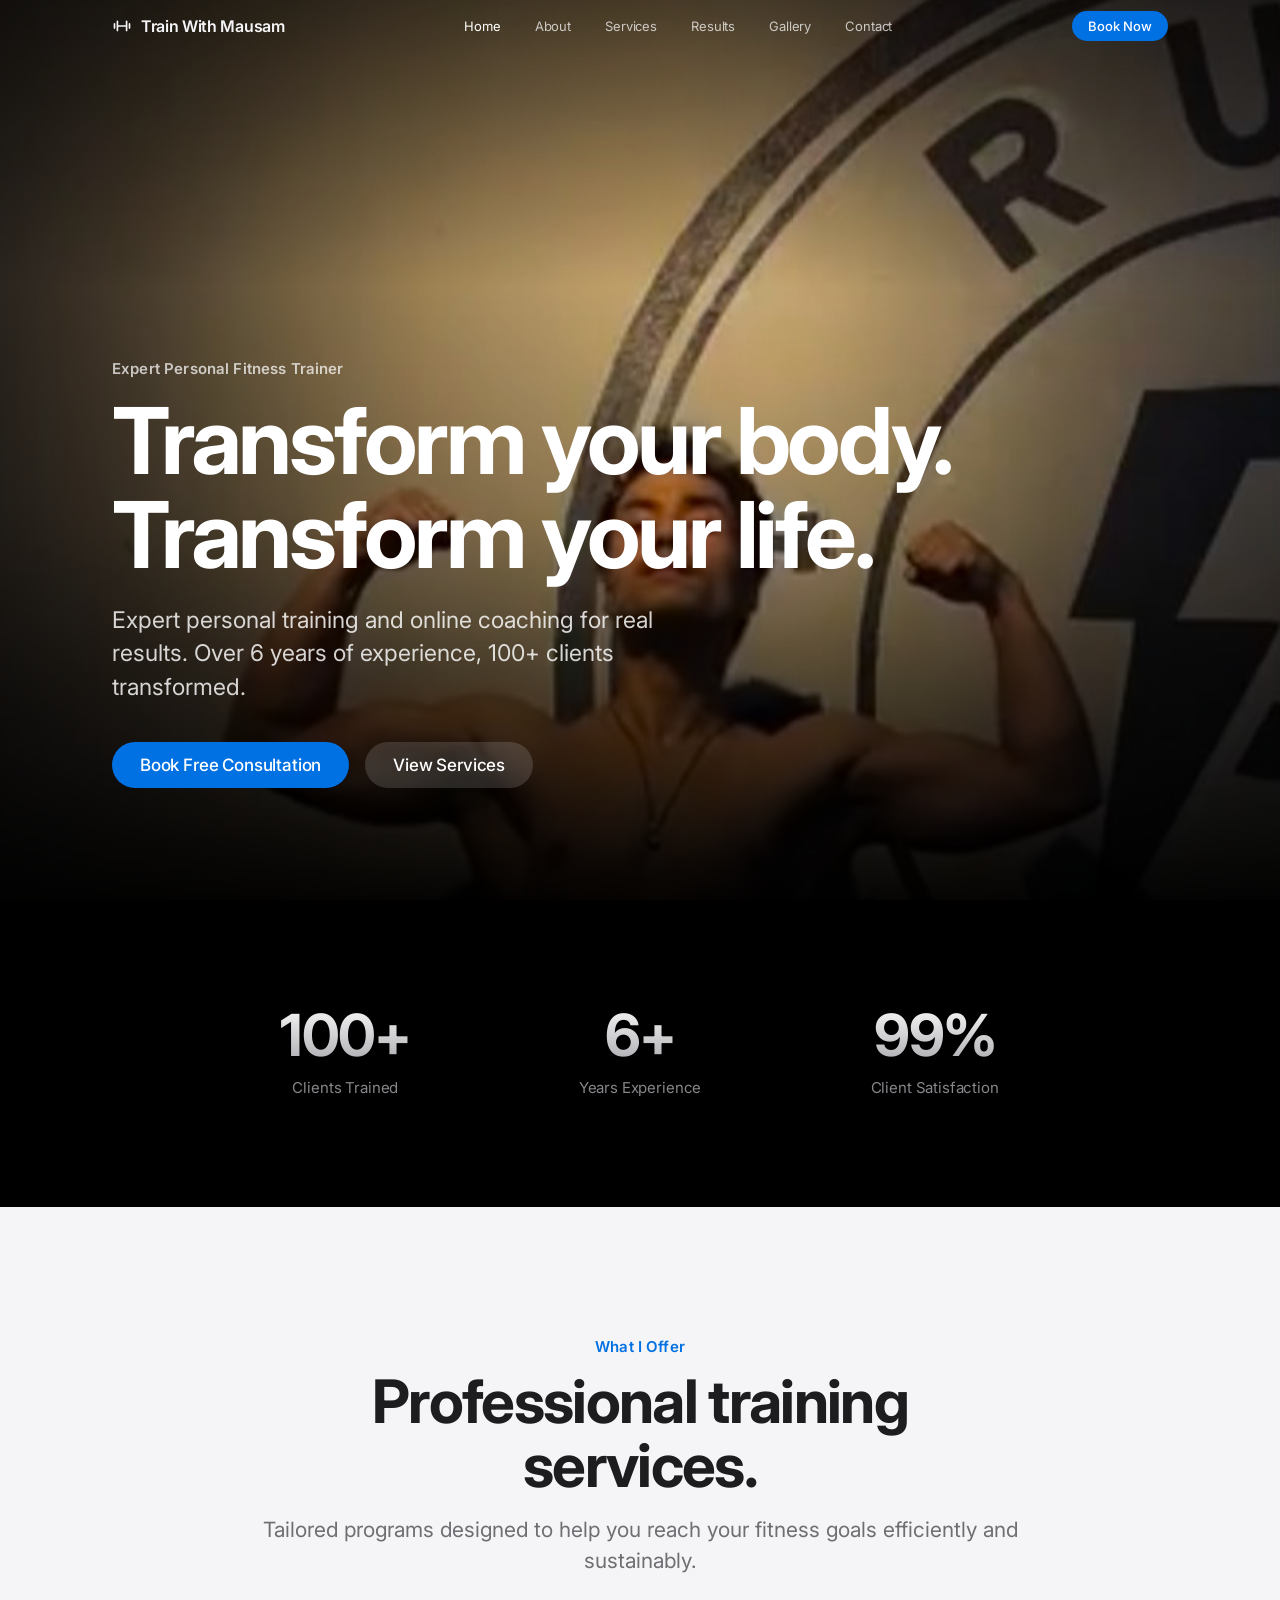
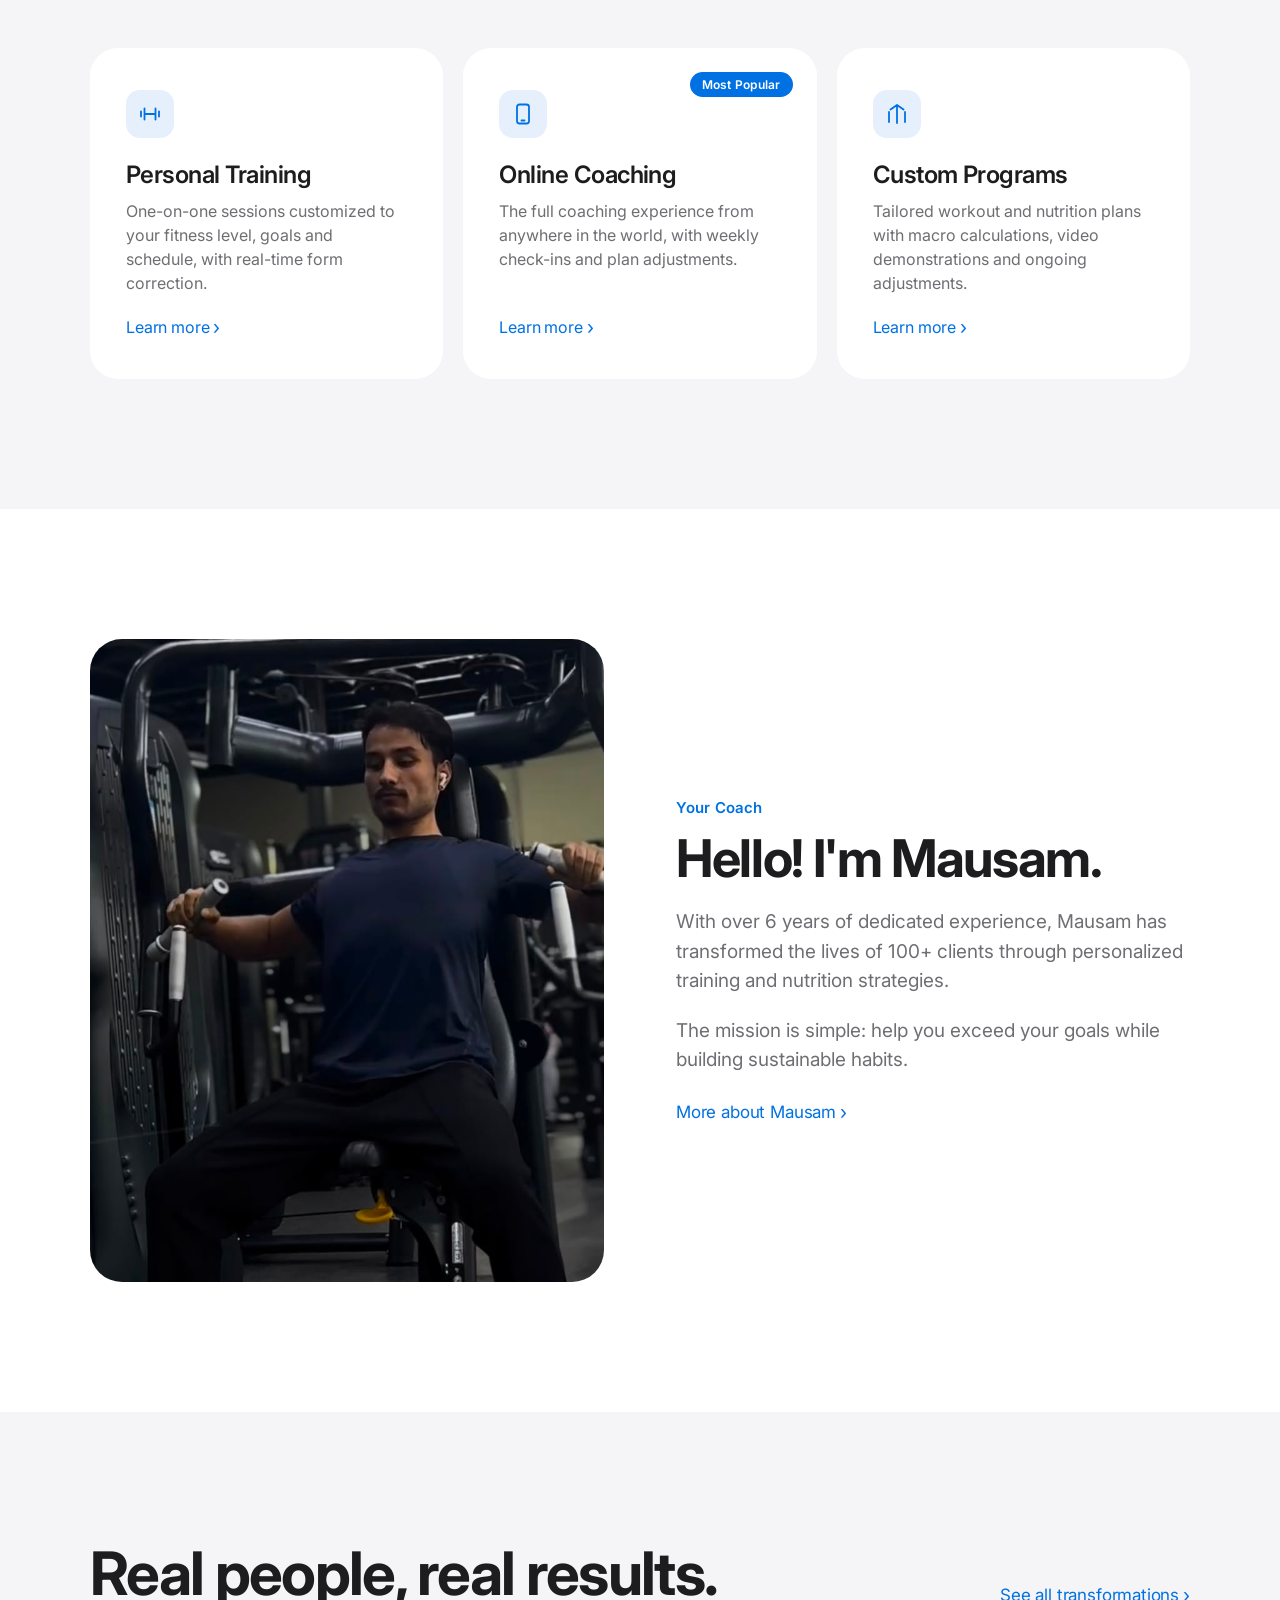
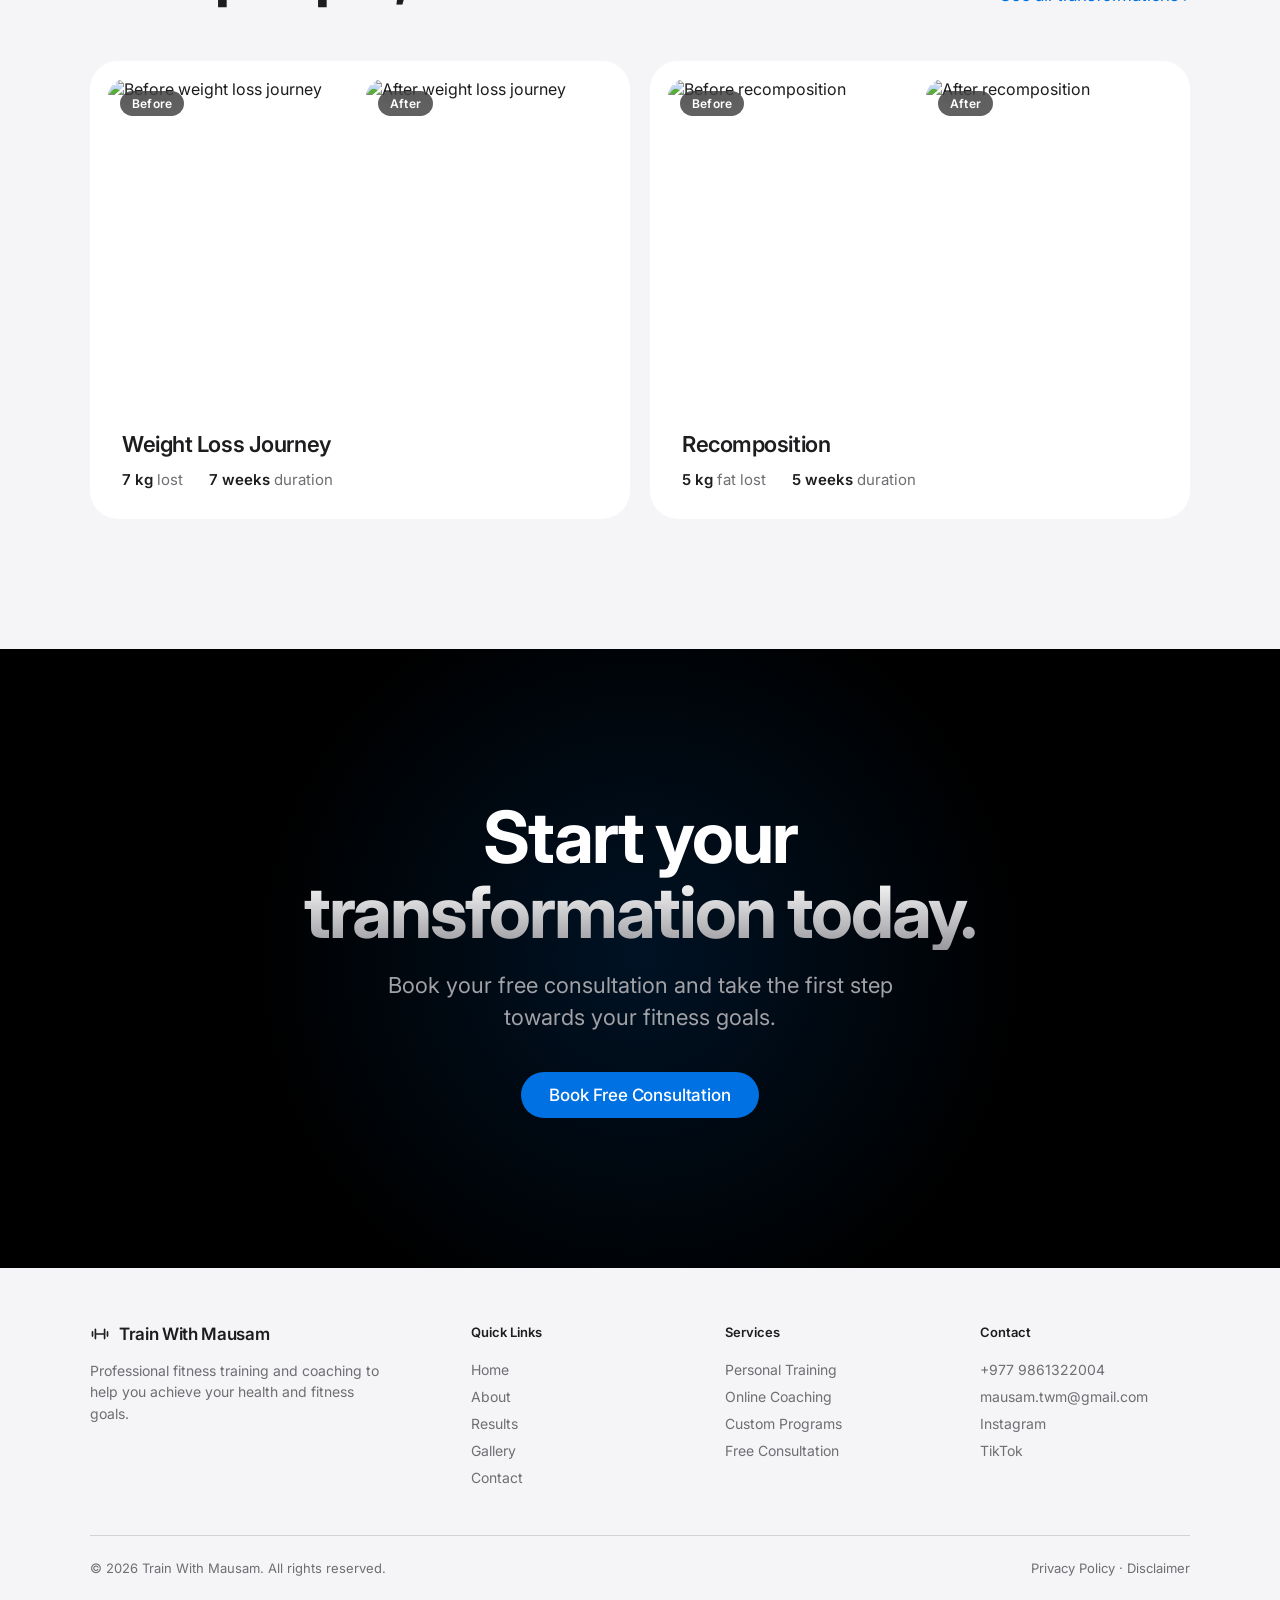
==== index.html @ 686f5741 "Train With Mausam website" ====
<!DOCTYPE html>
<html lang="en">
<head>
<meta charset="UTF-8">
<meta name="viewport" content="width=device-width, initial-scale=1.0">
<title>Train With Mausam | Expert Personal Fitness Trainer</title>
<meta name="description" content="With over 6 years of experience, Mausam has transformed the lives of 100+ clients through personalized training and nutrition strategies. Personal training and online coaching for real results.">
<link rel="preconnect" href="https://fonts.googleapis.com">
<link rel="preconnect" href="https://fonts.gstatic.com" crossorigin>
<link href="https://fonts.googleapis.com/css2?family=Inter:wght@400;500;600;700;800&display=swap" rel="stylesheet">
<link rel="icon" href="data:image/svg+xml,%3Csvg xmlns='http://www.w3.org/2000/svg' viewBox='0 0 64 64'%3E%3Crect width='64' height='64' rx='14' fill='%23000'/%3E%3Ctext x='32' y='43' font-family='Arial' font-size='32' font-weight='700' fill='%23fff' text-anchor='middle'%3EM%3C/text%3E%3C/svg%3E">
<link rel="stylesheet" href="styles.css">
</head>
<body>

<nav class="nav nav-clear">
  <div class="nav-inner">
    <a class="nav-brand" href="index.html">
      <svg width="20" height="20" viewBox="0 0 24 24" fill="none" stroke="currentColor" stroke-width="2" stroke-linecap="round"><path d="M6.5 6.5v11M17.5 6.5v11M3 9.5v5M21 9.5v5M6.5 12h11"/></svg>
      <span>Train With Mausam</span>
    </a>
    <div class="nav-links">
      <a href="index.html" class="active">Home</a>
      <a href="about.html">About</a>
      <a href="services.html">Services</a>
      <a href="results.html">Results</a>
      <a href="gallery.html">Gallery</a>
      <a href="contact.html">Contact</a>
    </div>
    <a href="contact.html" class="nav-cta">Book Now</a>
    <button class="nav-toggle" aria-label="Toggle menu"><span></span><span></span></button>
  </div>
</nav>

<div class="mobile-menu">
  <a href="index.html">Home</a>
  <a href="about.html">About</a>
  <a href="services.html">Services</a>
  <a href="results.html">Results</a>
  <a href="gallery.html">Gallery</a>
  <a href="contact.html">Contact</a>
  <a href="contact.html" class="mm-cta btn btn-primary">Book Free Consultation</a>
</div>

<header class="hero-full">
  <div class="hero-media">
    <img src="images/mausam-01.jpg" alt="Mausam, expert personal fitness trainer" fetchpriority="high">
  </div>
  <div class="hero-overlay"></div>
  <div class="hero-content">
    <p class="eyebrow">Expert Personal Fitness Trainer</p>
    <h1>Transform your body. Transform your life.</h1>
    <p class="hero-lead">Expert personal training and online coaching for real results. Over 6 years of experience, 100+ clients transformed.</p>
    <div class="hero-actions">
      <a href="contact.html" class="btn btn-primary">Book Free Consultation</a>
      <a href="services.html" class="btn btn-ghost">View Services</a>
    </div>
  </div>
</header>

<section class="stats" style="padding:100px 22px 110px">
  <div class="stats-grid three">
    <div class="reveal">
      <div class="stat-num" data-count="100" data-suffix="+">0</div>
      <div class="stat-label">Clients Trained</div>
    </div>
    <div class="reveal" style="--d:.08s">
      <div class="stat-num" data-count="6" data-suffix="+">0</div>
      <div class="stat-label">Years Experience</div>
    </div>
    <div class="reveal" style="--d:.16s">
      <div class="stat-num" data-count="99" data-suffix="%">0</div>
      <div class="stat-label">Client Satisfaction</div>
    </div>
  </div>
</section>

<section class="section section-gray">
  <div class="section-head reveal">
    <span class="eyebrow">What I Offer</span>
    <h2>Professional training services.</h2>
    <p>Tailored programs designed to help you reach your fitness goals efficiently and sustainably.</p>
  </div>
  <div class="services-row">
    <div class="service-tile reveal">
      <div class="bento-icon">
        <svg width="24" height="24" viewBox="0 0 24 24" fill="none" stroke="currentColor" stroke-width="1.8" stroke-linecap="round"><path d="M6.5 6.5v11M17.5 6.5v11M3 9.5v5M21 9.5v5M6.5 12h11"/></svg>
      </div>
      <h3>Personal Training</h3>
      <p>One-on-one sessions customized to your fitness level, goals and schedule, with real-time form correction.</p>
      <a href="services.html" class="btn-link">Learn more <span class="chev">›</span></a>
    </div>
    <div class="service-tile reveal" style="--d:.1s">
      <span class="program-badge">Most Popular</span>
      <div class="bento-icon">
        <svg width="24" height="24" viewBox="0 0 24 24" fill="none" stroke="currentColor" stroke-width="1.8" stroke-linecap="round" stroke-linejoin="round"><rect x="6" y="2.5" width="12" height="19" rx="2.5"/><path d="M10.5 18.5h3"/></svg>
      </div>
      <h3>Online Coaching</h3>
      <p>The full coaching experience from anywhere in the world, with weekly check-ins and plan adjustments.</p>
      <a href="services.html" class="btn-link">Learn more <span class="chev">›</span></a>
    </div>
    <div class="service-tile reveal" style="--d:.2s">
      <div class="bento-icon">
        <svg width="24" height="24" viewBox="0 0 24 24" fill="none" stroke="currentColor" stroke-width="1.8" stroke-linecap="round" stroke-linejoin="round"><path d="M12 3v18M5.5 7.5L12 3l6.5 4.5M4 20V10M20 20V10"/></svg>
      </div>
      <h3>Custom Programs</h3>
      <p>Tailored workout and nutrition plans with macro calculations, video demonstrations and ongoing adjustments.</p>
      <a href="services.html" class="btn-link">Learn more <span class="chev">›</span></a>
    </div>
  </div>
</section>

<section class="section section-white">
  <div class="split">
    <div class="split-media reveal">
      <img src="images/mausam-05.jpg" alt="Mausam training on a chest press machine">
    </div>
    <div class="split-text reveal" style="--d:.1s">
      <span class="eyebrow">Your Coach</span>
      <h2>Hello! I'm Mausam.</h2>
      <p>With over 6 years of dedicated experience, Mausam has transformed the lives of 100+ clients through personalized training and nutrition strategies.</p>
      <p>The mission is simple: help you exceed your goals while building sustainable habits.</p>
      <a href="about.html" class="btn-link">More about Mausam <span class="chev">›</span></a>
    </div>
  </div>
</section>

<section class="section section-gray">
  <div class="strip-head reveal" style="padding:0;max-width:1100px;margin:0 auto 56px">
    <h2>Real people, real results.</h2>
    <a href="results.html" class="btn-link">See all transformations <span class="chev">›</span></a>
  </div>
  <div class="results-grid">
    <div class="result-card reveal">
      <div class="ba">
        <figure>
          <img src="https://trainwithmausam.com/uploads/transformations/c3d740783b5a6ab0bcc09a2546d9951a.jpeg" alt="Before weight loss journey" loading="lazy">
          <span class="ba-tag">Before</span>
        </figure>
        <figure>
          <img src="https://trainwithmausam.com/uploads/transformations/8db484380756bad24933dc56dab64353.jpeg" alt="After weight loss journey" loading="lazy">
          <span class="ba-tag">After</span>
        </figure>
      </div>
      <div class="result-info">
        <h3>Weight Loss Journey</h3>
        <div class="result-meta">
          <span><strong>7 kg</strong> lost</span>
          <span><strong>7 weeks</strong> duration</span>
        </div>
      </div>
    </div>
    <div class="result-card reveal" style="--d:.1s">
      <div class="ba">
        <figure>
          <img src="https://trainwithmausam.com/uploads/transformations/aeadfaf64628ede1f2e7577218617399.jpeg" alt="Before recomposition" loading="lazy">
          <span class="ba-tag">Before</span>
        </figure>
        <figure>
          <img src="https://trainwithmausam.com/uploads/transformations/cfb081f194983d30ff8574a1f38ebd02.jpeg" alt="After recomposition" loading="lazy">
          <span class="ba-tag">After</span>
        </figure>
      </div>
      <div class="result-info">
        <h3>Recomposition</h3>
        <div class="result-meta">
          <span><strong>5 kg</strong> fat lost</span>
          <span><strong>5 weeks</strong> duration</span>
        </div>
      </div>
    </div>
  </div>
</section>

<section class="cta">
  <h2 class="reveal">Start your<br>transformation today.</h2>
  <p class="reveal" style="--d:.1s">Book your free consultation and take the first step towards your fitness goals.</p>
  <a href="contact.html" class="btn btn-primary reveal" style="--d:.2s">Book Free Consultation</a>
</section>

<footer class="footer">
  <div class="footer-inner">
    <div class="footer-grid">
      <div class="footer-brand">
        <div class="footer-brand-row">
          <svg width="20" height="20" viewBox="0 0 24 24" fill="none" stroke="currentColor" stroke-width="2" stroke-linecap="round"><path d="M6.5 6.5v11M17.5 6.5v11M3 9.5v5M21 9.5v5M6.5 12h11"/></svg>
          <span>Train With Mausam</span>
        </div>
        <p>Professional fitness training and coaching to help you achieve your health and fitness goals.</p>
      </div>
      <div class="footer-col">
        <h4>Quick Links</h4>
        <a href="index.html">Home</a>
        <a href="about.html">About</a>
        <a href="results.html">Results</a>
        <a href="gallery.html">Gallery</a>
        <a href="contact.html">Contact</a>
      </div>
      <div class="footer-col">
        <h4>Services</h4>
        <a href="services.html">Personal Training</a>
        <a href="services.html">Online Coaching</a>
        <a href="services.html">Custom Programs</a>
        <a href="contact.html">Free Consultation</a>
      </div>
      <div class="footer-col">
        <h4>Contact</h4>
        <a href="https://wa.me/9779861322004">+977 9861322004</a>
        <a href="mailto:mausam.twm@gmail.com">mausam.twm@gmail.com</a>
        <a href="https://www.instagram.com/trainwith_mausam/">Instagram</a>
        <a href="https://www.tiktok.com/@trainwith_mausam">TikTok</a>
      </div>
    </div>
    <div class="footer-bottom">
      <p>© 2026 Train With Mausam. All rights reserved.</p>
      <p><a href="https://trainwithmausam.com/privacy.php">Privacy Policy</a> · <a href="https://trainwithmausam.com/disclaimer.php">Disclaimer</a></p>
    </div>
  </div>
</footer>

<script src="script.js"></script>
</body>
</html>
---- styles.css ----
:root {
  --font: 'Inter', -apple-system, BlinkMacSystemFont, 'SF Pro Display', 'SF Pro Text', 'Segoe UI', Helvetica, Arial, sans-serif;
  --black: #000000;
  --white: #ffffff;
  --gray-bg: #f5f5f7;
  --gray-card: #fbfbfd;
  --text: #1d1d1f;
  --text-sub: #6e6e73;
  --text-dark-sub: #86868b;
  --text-dark-body: #a1a1a6;
  --blue: #0071e3;
  --blue-hover: #0077ed;
  --border: #d2d2d7;
  --dark-card: #1d1d1f;
  --radius-lg: 28px;
  --radius-md: 20px;
  --nav-h: 52px;
  --ease: cubic-bezier(0.16, 1, 0.3, 1);
}

* {
  margin: 0;
  padding: 0;
  box-sizing: border-box;
  -webkit-font-smoothing: antialiased;
  -moz-osx-font-smoothing: grayscale;
}

html {
  scroll-behavior: smooth;
}

body {
  font-family: var(--font);
  background: var(--white);
  color: var(--text);
  overflow-x: hidden;
}

body.no-scroll {
  overflow: hidden;
}

img {
  display: block;
  max-width: 100%;
}

a {
  text-decoration: none;
  color: inherit;
}

button {
  font-family: inherit;
  cursor: pointer;
}

::selection {
  background: var(--blue);
  color: var(--white);
}

.container {
  max-width: 1100px;
  margin: 0 auto;
  padding: 0 22px;
}

.nav {
  position: fixed;
  top: 0;
  left: 0;
  right: 0;
  z-index: 1000;
  background: rgba(22, 22, 23, 0.8);
  -webkit-backdrop-filter: saturate(180%) blur(20px);
  backdrop-filter: saturate(180%) blur(20px);
  transition: background 0.3s ease;
}

.nav.scrolled {
  background: rgba(18, 18, 19, 0.92);
}

.nav-inner {
  max-width: 1100px;
  margin: 0 auto;
  height: var(--nav-h);
  display: flex;
  align-items: center;
  justify-content: space-between;
  padding: 0 22px;
}

.nav-brand {
  display: flex;
  align-items: center;
  gap: 9px;
  color: #f5f5f7;
  font-size: 16px;
  font-weight: 600;
  letter-spacing: -0.02em;
  transition: opacity 0.3s;
}

.nav-brand:hover {
  opacity: 0.85;
}

.nav-brand svg {
  flex-shrink: 0;
}

.nav-links {
  display: flex;
  gap: 34px;
}

.nav-links a {
  color: rgba(255, 255, 255, 0.72);
  font-size: 13px;
  font-weight: 400;
  letter-spacing: -0.01em;
  transition: color 0.3s;
}

.nav-links a:hover,
.nav-links a.active {
  color: #ffffff;
}

.nav-cta {
  background: var(--blue);
  color: var(--white);
  font-size: 13px;
  font-weight: 500;
  padding: 7px 16px;
  border-radius: 980px;
  transition: background 0.3s;
}

.nav-cta:hover {
  background: var(--blue-hover);
}

.nav-toggle {
  display: none;
  flex-direction: column;
  justify-content: center;
  gap: 6px;
  width: 40px;
  height: 40px;
  background: none;
  border: none;
  padding: 8px;
}

.nav-toggle span {
  display: block;
  width: 20px;
  height: 1.5px;
  background: #f5f5f7;
  transition: transform 0.35s var(--ease), opacity 0.3s;
}

.nav-toggle.open span:first-child {
  transform: translateY(3.75px) rotate(45deg);
}

.nav-toggle.open span:last-child {
  transform: translateY(-3.75px) rotate(-45deg);
}

.mobile-menu {
  position: fixed;
  inset: 0;
  z-index: 990;
  background: #000000;
  padding: calc(var(--nav-h) + 48px) 40px 48px;
  display: flex;
  flex-direction: column;
  gap: 8px;
  opacity: 0;
  visibility: hidden;
  transition: opacity 0.4s ease, visibility 0.4s;
}

.mobile-menu.open {
  opacity: 1;
  visibility: visible;
}

.mobile-menu a {
  color: #f5f5f7;
  font-size: 30px;
  font-weight: 600;
  letter-spacing: -0.02em;
  padding: 12px 0;
  border-bottom: 1px solid rgba(255, 255, 255, 0.08);
  opacity: 0;
  transform: translateY(16px);
  transition: opacity 0.5s var(--ease), transform 0.5s var(--ease);
}

.mobile-menu.open a {
  opacity: 1;
  transform: none;
}

.mobile-menu.open a:nth-child(1) { transition-delay: 0.05s; }
.mobile-menu.open a:nth-child(2) { transition-delay: 0.1s; }
.mobile-menu.open a:nth-child(3) { transition-delay: 0.15s; }
.mobile-menu.open a:nth-child(4) { transition-delay: 0.2s; }
.mobile-menu.open a:nth-child(5) { transition-delay: 0.25s; }
.mobile-menu.open a:nth-child(6) { transition-delay: 0.3s; }

.mobile-menu .mm-cta {
  margin-top: 28px;
  border: none;
  text-align: center;
  justify-content: center;
  font-size: 17px;
}

.btn {
  display: inline-flex;
  align-items: center;
  justify-content: center;
  gap: 6px;
  border: none;
  border-radius: 980px;
  font-size: 17px;
  font-weight: 500;
  letter-spacing: -0.01em;
  padding: 13px 28px;
  transition: background 0.3s, color 0.3s, transform 0.3s var(--ease);
}

.btn-primary {
  background: var(--blue);
  color: var(--white);
}

.btn-primary:hover {
  background: var(--blue-hover);
}

.btn-ghost {
  background: rgba(255, 255, 255, 0.14);
  color: var(--white);
  -webkit-backdrop-filter: blur(10px);
  backdrop-filter: blur(10px);
}

.btn-ghost:hover {
  background: rgba(255, 255, 255, 0.22);
}

.btn-dark {
  background: var(--text);
  color: var(--white);
}

.btn-dark:hover {
  background: #333336;
}

.btn-link {
  display: inline-flex;
  align-items: center;
  gap: 4px;
  color: var(--blue);
  font-size: 17px;
  font-weight: 400;
  letter-spacing: -0.01em;
  transition: opacity 0.3s;
}

.btn-link .chev {
  font-size: 19px;
  line-height: 1;
  transition: transform 0.3s var(--ease);
}

.btn-link:hover {
  text-decoration: underline;
}

.btn-link:hover .chev {
  transform: translateX(3px);
}

.eyebrow {
  font-size: 15px;
  font-weight: 600;
  letter-spacing: 0.01em;
  color: var(--blue);
  text-transform: none;
}

.section {
  padding: 130px 22px;
}

.section-dark {
  background: var(--black);
  color: #f5f5f7;
}

.section-gray {
  background: var(--gray-bg);
}

.section-white {
  background: var(--white);
}

.section-head {
  max-width: 780px;
  margin: 0 auto 72px;
  text-align: center;
}

.section-head h2 {
  font-size: clamp(38px, 5vw, 60px);
  font-weight: 700;
  letter-spacing: -0.028em;
  line-height: 1.06;
}

.section-head p {
  font-size: clamp(18px, 2vw, 21px);
  line-height: 1.45;
  color: var(--text-sub);
  margin-top: 18px;
}

.section-dark .section-head p {
  color: var(--text-dark-sub);
}

.section-head .eyebrow {
  display: block;
  margin-bottom: 14px;
}

.hero {
  position: relative;
  background: var(--black);
  color: #f5f5f7;
  padding: calc(var(--nav-h) + 88px) 22px 0;
  text-align: center;
  overflow: hidden;
}

.hero .eyebrow {
  color: var(--text-dark-sub);
}

.hero h1 {
  font-size: clamp(52px, 9vw, 104px);
  font-weight: 700;
  letter-spacing: -0.035em;
  line-height: 1.03;
  margin-top: 14px;
  background: linear-gradient(180deg, #ffffff 45%, #8e8e93 100%);
  -webkit-background-clip: text;
  background-clip: text;
  -webkit-text-fill-color: transparent;
  color: transparent;
}

.hero-sub {
  font-size: clamp(19px, 2.4vw, 26px);
  line-height: 1.4;
  color: var(--text-dark-body);
  max-width: 620px;
  margin: 22px auto 0;
  font-weight: 400;
  letter-spacing: -0.01em;
}

.hero-cta {
  display: flex;
  gap: 16px;
  justify-content: center;
  margin-top: 36px;
  flex-wrap: wrap;
}

.hero-figure {
  position: relative;
  margin-top: 64px;
  display: flex;
  justify-content: center;
}

.hero-glow {
  position: absolute;
  bottom: -10%;
  left: 50%;
  transform: translateX(-50%);
  width: 720px;
  height: 720px;
  background: radial-gradient(circle, rgba(255, 148, 54, 0.22) 0%, rgba(255, 148, 54, 0) 62%);
  filter: blur(30px);
  pointer-events: none;
}

.hero-figure img {
  position: relative;
  width: min(460px, 82vw);
  border-radius: 36px;
  -webkit-mask-image: linear-gradient(180deg, #000 76%, transparent 100%);
  mask-image: linear-gradient(180deg, #000 76%, transparent 100%);
}

.stats {
  background: var(--black);
  color: #f5f5f7;
  padding: 40px 22px 120px;
}

.stats-grid {
  max-width: 980px;
  margin: 0 auto;
  display: grid;
  grid-template-columns: repeat(4, 1fr);
  gap: 44px;
  text-align: center;
}

.stat-num {
  font-size: clamp(40px, 5vw, 58px);
  font-weight: 700;
  letter-spacing: -0.03em;
  background: linear-gradient(180deg, #ffffff, #a5a5aa);
  -webkit-background-clip: text;
  background-clip: text;
  -webkit-text-fill-color: transparent;
  color: transparent;
}

.stat-label {
  font-size: 15px;
  color: var(--text-dark-sub);
  margin-top: 8px;
  letter-spacing: -0.01em;
}

.bento {
  max-width: 1100px;
  margin: 0 auto;
  display: grid;
  grid-template-columns: repeat(6, 1fr);
  gap: 18px;
}

.bento-card {
  background: var(--white);
  border-radius: var(--radius-lg);
  padding: 44px 40px;
  transition: transform 0.5s var(--ease), box-shadow 0.5s var(--ease);
}

.bento-card:hover {
  transform: translateY(-4px);
  box-shadow: 0 24px 48px rgba(0, 0, 0, 0.08);
}

.bento-card.span-3 {
  grid-column: span 3;
}

.bento-card.span-2 {
  grid-column: span 2;
}

.bento-card.span-4 {
  grid-column: span 4;
}

.bento-icon {
  width: 48px;
  height: 48px;
  border-radius: 14px;
  background: rgba(0, 113, 227, 0.1);
  color: var(--blue);
  display: flex;
  align-items: center;
  justify-content: center;
  margin-bottom: 22px;
}

.bento-card h3 {
  font-size: 24px;
  font-weight: 600;
  letter-spacing: -0.022em;
  line-height: 1.15;
}

.bento-card p {
  font-size: 17px;
  line-height: 1.5;
  color: var(--text-sub);
  margin-top: 10px;
}

.split {
  max-width: 1100px;
  margin: 0 auto;
  display: grid;
  grid-template-columns: 1fr 1fr;
  gap: 72px;
  align-items: center;
}

.split.reverse .split-media {
  order: 2;
}

.split-media img {
  width: 100%;
  aspect-ratio: 4 / 5;
  object-fit: cover;
  border-radius: 32px;
}

.split-text .eyebrow {
  display: block;
  margin-bottom: 14px;
}

.split-text h2 {
  font-size: clamp(34px, 4.4vw, 52px);
  font-weight: 700;
  letter-spacing: -0.026em;
  line-height: 1.08;
}

.split-text p {
  font-size: 19px;
  line-height: 1.55;
  color: var(--text-sub);
  margin-top: 20px;
}

.section-dark .split-text p {
  color: var(--text-dark-body);
}

.split-text .btn-link,
.split-text .btn {
  margin-top: 28px;
}

.programs-grid {
  max-width: 1100px;
  margin: 0 auto;
  display: grid;
  grid-template-columns: repeat(3, 1fr);
  gap: 20px;
  align-items: stretch;
}

.program-card {
  background: var(--white);
  border-radius: var(--radius-lg);
  padding: 46px 38px;
  display: flex;
  flex-direction: column;
  position: relative;
  transition: transform 0.5s var(--ease), box-shadow 0.5s var(--ease);
}

.program-card:hover {
  transform: translateY(-5px);
  box-shadow: 0 28px 56px rgba(0, 0, 0, 0.1);
}

.program-card.featured {
  background: var(--dark-card);
  color: #f5f5f7;
}

.program-badge {
  position: absolute;
  top: 24px;
  right: 24px;
  background: var(--blue);
  color: var(--white);
  font-size: 12px;
  font-weight: 600;
  letter-spacing: 0.02em;
  padding: 5px 12px;
  border-radius: 980px;
}

.program-card h3 {
  font-size: 25px;
  font-weight: 600;
  letter-spacing: -0.022em;
}

.program-tag {
  font-size: 15px;
  color: var(--text-sub);
  margin-top: 6px;
}

.program-card.featured .program-tag {
  color: var(--text-dark-sub);
}

.program-price {
  margin-top: 26px;
  display: flex;
  align-items: baseline;
  gap: 6px;
}

.program-price strong {
  font-size: 38px;
  font-weight: 700;
  letter-spacing: -0.03em;
}

.program-price span {
  font-size: 15px;
  color: var(--text-sub);
}

.program-card.featured .program-price span {
  color: var(--text-dark-sub);
}

.program-features {
  list-style: none;
  margin: 30px 0 36px;
  display: flex;
  flex-direction: column;
  gap: 14px;
  flex: 1;
}

.program-features li {
  display: flex;
  align-items: flex-start;
  gap: 11px;
  font-size: 16px;
  line-height: 1.4;
  color: var(--text);
}

.program-card.featured .program-features li {
  color: #e8e8ed;
}

.program-features svg {
  flex-shrink: 0;
  margin-top: 2px;
  color: var(--blue);
}

.program-card.featured .program-features svg {
  color: #2997ff;
}

.program-card .btn {
  width: 100%;
}

.strip-wrap {
  padding: 130px 0;
}

.strip-head {
  max-width: 1100px;
  margin: 0 auto 56px;
  padding: 0 22px;
  display: flex;
  align-items: flex-end;
  justify-content: space-between;
  gap: 24px;
  flex-wrap: wrap;
}

.strip-head h2 {
  font-size: clamp(38px, 5vw, 60px);
  font-weight: 700;
  letter-spacing: -0.028em;
  line-height: 1.06;
}

.strip {
  display: flex;
  gap: 20px;
  overflow-x: auto;
  padding: 8px max(22px, calc((100vw - 1100px) / 2)) 24px;
  scroll-snap-type: x mandatory;
  scrollbar-width: none;
}

.strip::-webkit-scrollbar {
  display: none;
}

.strip img {
  height: 480px;
  width: auto;
  border-radius: 26px;
  scroll-snap-align: start;
  flex-shrink: 0;
  transition: transform 0.5s var(--ease);
}

.strip img:hover {
  transform: scale(1.015);
}

.testimonials-grid {
  max-width: 1100px;
  margin: 0 auto;
  display: grid;
  grid-template-columns: repeat(3, 1fr);
  gap: 20px;
}

.testimonial {
  background: var(--gray-bg);
  border-radius: var(--radius-lg);
  padding: 40px 36px;
  display: flex;
  flex-direction: column;
}

.testimonial-quote {
  font-size: 19px;
  line-height: 1.5;
  font-weight: 500;
  letter-spacing: -0.015em;
  flex: 1;
}

.testimonial-meta {
  margin-top: 28px;
  display: flex;
  flex-direction: column;
  gap: 3px;
}

.testimonial-name {
  font-size: 16px;
  font-weight: 600;
}

.testimonial-result {
  font-size: 14px;
  color: var(--blue);
  font-weight: 500;
}

.cta {
  background: var(--black);
  color: #f5f5f7;
  text-align: center;
  padding: 150px 22px;
  position: relative;
  overflow: hidden;
}

.cta::before {
  content: "";
  position: absolute;
  top: 50%;
  left: 50%;
  transform: translate(-50%, -50%);
  width: 900px;
  height: 900px;
  background: radial-gradient(circle, rgba(0, 113, 227, 0.16) 0%, rgba(0, 113, 227, 0) 60%);
  pointer-events: none;
}

.cta h2 {
  position: relative;
  font-size: clamp(40px, 6vw, 72px);
  font-weight: 700;
  letter-spacing: -0.03em;
  line-height: 1.05;
  background: linear-gradient(180deg, #ffffff 50%, #98989d 100%);
  -webkit-background-clip: text;
  background-clip: text;
  -webkit-text-fill-color: transparent;
  color: transparent;
}

.cta p {
  position: relative;
  font-size: clamp(18px, 2.2vw, 22px);
  color: var(--text-dark-body);
  max-width: 560px;
  margin: 20px auto 0;
  line-height: 1.45;
}

.cta .btn {
  position: relative;
  margin-top: 38px;
}

.page-hero {
  padding: calc(var(--nav-h) + 110px) 22px 90px;
  text-align: center;
}

.page-hero.dark {
  background: var(--black);
  color: #f5f5f7;
}

.page-hero .eyebrow {
  display: block;
  margin-bottom: 16px;
}

.page-hero h1 {
  font-size: clamp(46px, 7.5vw, 88px);
  font-weight: 700;
  letter-spacing: -0.032em;
  line-height: 1.04;
}

.page-hero.dark h1 {
  background: linear-gradient(180deg, #ffffff 45%, #8e8e93 100%);
  -webkit-background-clip: text;
  background-clip: text;
  -webkit-text-fill-color: transparent;
  color: transparent;
}

.page-hero p {
  font-size: clamp(18px, 2.3vw, 24px);
  line-height: 1.45;
  color: var(--text-sub);
  max-width: 640px;
  margin: 22px auto 0;
}

.page-hero.dark p {
  color: var(--text-dark-body);
}

.philosophy-grid {
  max-width: 1100px;
  margin: 0 auto;
  display: grid;
  grid-template-columns: repeat(3, 1fr);
  gap: 20px;
}

.philosophy-card {
  background: var(--dark-card);
  border-radius: var(--radius-lg);
  padding: 44px 38px;
}

.philosophy-num {
  font-size: 15px;
  font-weight: 600;
  color: #2997ff;
  letter-spacing: 0.04em;
}

.philosophy-card h3 {
  font-size: 25px;
  font-weight: 600;
  letter-spacing: -0.022em;
  line-height: 1.2;
  margin-top: 16px;
}

.philosophy-card p {
  font-size: 16px;
  line-height: 1.55;
  color: var(--text-dark-sub);
  margin-top: 12px;
}

.feature-image {
  max-width: 1100px;
  margin: 0 auto;
  position: relative;
  border-radius: 36px;
  overflow: hidden;
}

.feature-image img {
  width: 100%;
  height: 620px;
  object-fit: cover;
  object-position: center 22%;
}

.feature-image::after {
  content: "";
  position: absolute;
  inset: 0;
  background: linear-gradient(180deg, rgba(0, 0, 0, 0) 45%, rgba(0, 0, 0, 0.72) 100%);
}

.feature-image figcaption {
  position: absolute;
  bottom: 0;
  left: 0;
  right: 0;
  padding: 48px;
  z-index: 2;
  color: #ffffff;
}

.feature-image figcaption blockquote {
  font-size: clamp(22px, 3vw, 32px);
  font-weight: 600;
  letter-spacing: -0.022em;
  line-height: 1.25;
  max-width: 640px;
}

.feature-image figcaption cite {
  display: block;
  font-style: normal;
  font-size: 15px;
  color: rgba(255, 255, 255, 0.7);
  margin-top: 14px;
}

.certs {
  max-width: 900px;
  margin: 0 auto;
  display: flex;
  flex-wrap: wrap;
  gap: 12px;
  justify-content: center;
}

.cert-chip {
  background: var(--white);
  border: 1px solid var(--border);
  border-radius: 980px;
  padding: 12px 24px;
  font-size: 16px;
  font-weight: 500;
  letter-spacing: -0.01em;
}

.steps-grid {
  max-width: 1100px;
  margin: 0 auto;
  display: grid;
  grid-template-columns: repeat(4, 1fr);
  gap: 20px;
}

.step-card {
  background: var(--gray-bg);
  border-radius: var(--radius-lg);
  padding: 40px 32px;
}

.step-num {
  width: 44px;
  height: 44px;
  border-radius: 50%;
  background: var(--text);
  color: var(--white);
  display: flex;
  align-items: center;
  justify-content: center;
  font-size: 17px;
  font-weight: 600;
}

.step-card h3 {
  font-size: 21px;
  font-weight: 600;
  letter-spacing: -0.02em;
  margin-top: 22px;
  line-height: 1.2;
}

.step-card p {
  font-size: 16px;
  line-height: 1.5;
  color: var(--text-sub);
  margin-top: 10px;
}

.faq {
  max-width: 760px;
  margin: 0 auto;
}

.faq-item {
  border-bottom: 1px solid var(--border);
}

.faq-q {
  width: 100%;
  display: flex;
  align-items: center;
  justify-content: space-between;
  gap: 20px;
  padding: 26px 0;
  background: none;
  border: none;
  text-align: left;
  font-size: 19px;
  font-weight: 600;
  letter-spacing: -0.018em;
  color: var(--text);
}

.faq-icon {
  flex-shrink: 0;
  width: 24px;
  height: 24px;
  position: relative;
  transition: transform 0.4s var(--ease);
}

.faq-icon::before,
.faq-icon::after {
  content: "";
  position: absolute;
  top: 50%;
  left: 50%;
  background: var(--text-sub);
  border-radius: 2px;
}

.faq-icon::before {
  width: 14px;
  height: 1.5px;
  transform: translate(-50%, -50%);
}

.faq-icon::after {
  width: 1.5px;
  height: 14px;
  transform: translate(-50%, -50%);
  transition: opacity 0.3s;
}

.faq-item.open .faq-icon {
  transform: rotate(90deg);
}

.faq-item.open .faq-icon::after {
  opacity: 0;
}

.faq-a {
  max-height: 0;
  overflow: hidden;
  transition: max-height 0.45s var(--ease);
}

.faq-a p {
  font-size: 17px;
  line-height: 1.6;
  color: var(--text-sub);
  padding-bottom: 28px;
  max-width: 640px;
}

.gallery-grid {
  max-width: 1100px;
  margin: 0 auto;
  columns: 3 300px;
  column-gap: 18px;
}

.gallery-grid figure {
  margin: 0 0 18px;
  border-radius: 24px;
  overflow: hidden;
  cursor: zoom-in;
  break-inside: avoid;
  position: relative;
}

.gallery-grid img {
  width: 100%;
  transition: transform 0.6s var(--ease);
}

.gallery-grid figure:hover img {
  transform: scale(1.04);
}

.gallery-grid figcaption {
  position: absolute;
  bottom: 0;
  left: 0;
  right: 0;
  padding: 24px;
  font-size: 14px;
  font-weight: 500;
  color: #ffffff;
  background: linear-gradient(180deg, rgba(0, 0, 0, 0) 0%, rgba(0, 0, 0, 0.62) 100%);
  opacity: 0;
  transition: opacity 0.4s;
}

.gallery-grid figure:hover figcaption {
  opacity: 1;
}

.lightbox {
  position: fixed;
  inset: 0;
  z-index: 2000;
  background: rgba(0, 0, 0, 0.94);
  display: flex;
  align-items: center;
  justify-content: center;
  opacity: 0;
  visibility: hidden;
  transition: opacity 0.35s ease, visibility 0.35s;
}

.lightbox.open {
  opacity: 1;
  visibility: visible;
}

.lightbox img {
  max-width: 88vw;
  max-height: 86vh;
  border-radius: 14px;
}

.lightbox-close {
  position: absolute;
  top: 26px;
  right: 26px;
  width: 44px;
  height: 44px;
  border-radius: 50%;
  background: rgba(255, 255, 255, 0.12);
  border: none;
  color: #ffffff;
  font-size: 20px;
  display: flex;
  align-items: center;
  justify-content: center;
  transition: background 0.3s;
}

.lightbox-close:hover {
  background: rgba(255, 255, 255, 0.22);
}

.lightbox-prev,
.lightbox-next {
  position: absolute;
  top: 50%;
  transform: translateY(-50%);
  width: 48px;
  height: 48px;
  border-radius: 50%;
  background: rgba(255, 255, 255, 0.12);
  border: none;
  color: #ffffff;
  font-size: 22px;
  display: flex;
  align-items: center;
  justify-content: center;
  transition: background 0.3s;
}

.lightbox-prev {
  left: 26px;
}

.lightbox-next {
  right: 26px;
}

.lightbox-prev:hover,
.lightbox-next:hover {
  background: rgba(255, 255, 255, 0.22);
}

.contact-layout {
  max-width: 1100px;
  margin: 0 auto;
  display: grid;
  grid-template-columns: 1.4fr 1fr;
  gap: 64px;
  align-items: start;
}

.contact-form {
  display: grid;
  gap: 16px;
}

.form-row {
  display: grid;
  grid-template-columns: 1fr 1fr;
  gap: 16px;
}

.contact-form label {
  display: flex;
  flex-direction: column;
  gap: 8px;
  font-size: 14px;
  font-weight: 500;
  color: var(--text);
}

.contact-form input,
.contact-form select,
.contact-form textarea {
  font-family: inherit;
  font-size: 17px;
  color: var(--text);
  background: var(--white);
  border: 1px solid var(--border);
  border-radius: 14px;
  padding: 15px 17px;
  transition: border-color 0.3s, box-shadow 0.3s;
  width: 100%;
  appearance: none;
  -webkit-appearance: none;
}

.contact-form select {
  background-image: url("data:image/svg+xml,%3Csvg xmlns='http://www.w3.org/2000/svg' width='14' height='14' viewBox='0 0 24 24' fill='none' stroke='%236e6e73' stroke-width='2.5' stroke-linecap='round' stroke-linejoin='round'%3E%3Cpath d='M6 9l6 6 6-6'/%3E%3C/svg%3E");
  background-repeat: no-repeat;
  background-position: right 16px center;
}

.contact-form textarea {
  min-height: 140px;
  resize: vertical;
}

.contact-form input:focus,
.contact-form select:focus,
.contact-form textarea:focus {
  outline: none;
  border-color: var(--blue);
  box-shadow: 0 0 0 4px rgba(0, 113, 227, 0.16);
}

.contact-form .btn {
  margin-top: 8px;
  justify-self: start;
}

.form-success {
  display: none;
  background: var(--white);
  border-radius: var(--radius-lg);
  padding: 64px 44px;
  text-align: center;
}

.form-success.visible {
  display: block;
}

.success-icon {
  width: 64px;
  height: 64px;
  border-radius: 50%;
  background: rgba(48, 209, 88, 0.14);
  color: #30d158;
  display: flex;
  align-items: center;
  justify-content: center;
  margin: 0 auto 24px;
}

.form-success h3 {
  font-size: 26px;
  font-weight: 700;
  letter-spacing: -0.022em;
}

.form-success p {
  font-size: 17px;
  color: var(--text-sub);
  margin-top: 10px;
  line-height: 1.5;
}

.contact-aside {
  display: flex;
  flex-direction: column;
  gap: 16px;
}

.info-card {
  background: var(--white);
  border-radius: var(--radius-md);
  padding: 28px;
  display: flex;
  gap: 18px;
  align-items: flex-start;
}

.info-icon {
  flex-shrink: 0;
  width: 44px;
  height: 44px;
  border-radius: 12px;
  background: rgba(0, 113, 227, 0.1);
  color: var(--blue);
  display: flex;
  align-items: center;
  justify-content: center;
}

.info-card h4 {
  font-size: 16px;
  font-weight: 600;
  letter-spacing: -0.015em;
}

.info-card p,
.info-card a {
  display: block;
  font-size: 16px;
  color: var(--text-sub);
  margin-top: 4px;
  line-height: 1.45;
}

.info-card a:hover {
  color: var(--blue);
}

.socials {
  display: flex;
  gap: 12px;
  margin-top: 8px;
}

.social-btn {
  width: 46px;
  height: 46px;
  border-radius: 50%;
  background: var(--white);
  color: var(--text);
  display: flex;
  align-items: center;
  justify-content: center;
  transition: transform 0.3s var(--ease), background 0.3s, color 0.3s;
}

.social-btn:hover {
  background: var(--text);
  color: var(--white);
  transform: translateY(-3px);
}

.footer {
  background: var(--gray-bg);
  padding: 56px 22px 40px;
}

.footer-inner {
  max-width: 1100px;
  margin: 0 auto;
}

.footer-grid {
  display: grid;
  grid-template-columns: 1.6fr 1fr 1fr 1fr;
  gap: 44px;
  padding-bottom: 44px;
  border-bottom: 1px solid var(--border);
}

.footer-brand-row {
  display: flex;
  align-items: center;
  gap: 9px;
  font-size: 17px;
  font-weight: 600;
  letter-spacing: -0.02em;
  color: var(--text);
}

.footer-brand p {
  font-size: 14px;
  line-height: 1.55;
  color: var(--text-sub);
  margin-top: 16px;
  max-width: 300px;
}

.footer h4 {
  font-size: 13px;
  font-weight: 600;
  color: var(--text);
  margin-bottom: 16px;
}

.footer-col a {
  display: block;
  font-size: 14px;
  color: var(--text-sub);
  padding: 5px 0;
  transition: color 0.3s;
}

.footer-col a:hover {
  color: var(--text);
}

.footer-bottom {
  display: flex;
  align-items: center;
  justify-content: space-between;
  gap: 16px;
  flex-wrap: wrap;
  padding-top: 24px;
  font-size: 13px;
  color: var(--text-sub);
}

.reveal {
  opacity: 0;
  transform: translateY(28px);
  transition: opacity 0.9s var(--ease), transform 0.9s var(--ease);
  transition-delay: var(--d, 0s);
}

.reveal.visible {
  opacity: 1;
  transform: none;
}

@media (prefers-reduced-motion: reduce) {
  html {
    scroll-behavior: auto;
  }
  .reveal {
    opacity: 1;
    transform: none;
    transition: none;
  }
  * {
    animation: none !important;
    transition-duration: 0.01ms !important;
  }
}

@media (max-width: 1068px) {
  .section {
    padding: 100px 22px;
  }
  .bento-card.span-2,
  .bento-card.span-3,
  .bento-card.span-4 {
    grid-column: span 3;
  }
  .programs-grid,
  .testimonials-grid,
  .philosophy-grid {
    grid-template-columns: 1fr;
    max-width: 560px;
  }
  .steps-grid {
    grid-template-columns: repeat(2, 1fr);
    max-width: 720px;
  }
  .split {
    gap: 48px;
  }
  .feature-image img {
    height: 520px;
  }
}

@media (max-width: 734px) {
  .nav-links,
  .nav-cta {
    display: none;
  }
  .nav-toggle {
    display: flex;
  }
  .section {
    padding: 84px 22px;
  }
  .section-head {
    margin-bottom: 52px;
  }
  .hero {
    padding-top: calc(var(--nav-h) + 64px);
  }
  .hero-cta .btn {
    width: 100%;
    max-width: 320px;
  }
  .stats-grid {
    grid-template-columns: repeat(2, 1fr);
    gap: 36px 20px;
  }
  .bento {
    grid-template-columns: 1fr;
  }
  .bento-card.span-2,
  .bento-card.span-3,
  .bento-card.span-4 {
    grid-column: span 1;
  }
  .split {
    grid-template-columns: 1fr;
    gap: 40px;
  }
  .split.reverse .split-media {
    order: 0;
  }
  .steps-grid {
    grid-template-columns: 1fr;
    max-width: 480px;
  }
  .strip img {
    height: 380px;
  }
  .strip-wrap {
    padding: 84px 0;
  }
  .contact-layout {
    grid-template-columns: 1fr;
    gap: 48px;
  }
  .form-row {
    grid-template-columns: 1fr;
  }
  .contact-form .btn {
    width: 100%;
  }
  .footer-grid {
    grid-template-columns: 1fr 1fr;
    gap: 36px;
  }
  .footer-brand {
    grid-column: span 2;
  }
  .feature-image {
    border-radius: 26px;
  }
  .feature-image img {
    height: 460px;
  }
  .feature-image figcaption {
    padding: 28px;
  }
  .cta {
    padding: 110px 22px;
  }
  .cta .btn {
    width: 100%;
    max-width: 320px;
  }
  .page-hero {
    padding: calc(var(--nav-h) + 72px) 22px 64px;
  }
}

.stats-grid.three {
  grid-template-columns: repeat(3, 1fr);
  max-width: 840px;
}

.results-grid {
  max-width: 1100px;
  margin: 0 auto;
  display: grid;
  grid-template-columns: repeat(2, 1fr);
  gap: 20px;
}

.result-card {
  background: var(--white);
  border-radius: var(--radius-lg);
  padding: 18px 18px 30px;
  transition: transform 0.5s var(--ease), box-shadow 0.5s var(--ease);
}

.result-card:hover {
  transform: translateY(-4px);
  box-shadow: 0 24px 48px rgba(0, 0, 0, 0.08);
}

.section-white .result-card {
  background: var(--gray-bg);
}

.section-white .result-card:hover {
  box-shadow: 0 24px 48px rgba(0, 0, 0, 0.06);
}

.ba {
  display: grid;
  grid-template-columns: 1fr 1fr;
  gap: 12px;
}

.ba figure {
  margin: 0;
  position: relative;
  border-radius: 18px;
  overflow: hidden;
}

.ba img {
  width: 100%;
  aspect-ratio: 3 / 4;
  object-fit: cover;
}

.ba-tag {
  position: absolute;
  top: 12px;
  left: 12px;
  background: rgba(0, 0, 0, 0.62);
  color: #ffffff;
  font-size: 12px;
  font-weight: 600;
  letter-spacing: 0.02em;
  padding: 5px 12px;
  border-radius: 980px;
  -webkit-backdrop-filter: blur(8px);
  backdrop-filter: blur(8px);
}

.result-info {
  padding: 24px 14px 0;
}

.result-info h3 {
  font-size: 22px;
  font-weight: 600;
  letter-spacing: -0.02em;
  line-height: 1.2;
}

.result-meta {
  display: flex;
  flex-wrap: wrap;
  gap: 8px 26px;
  margin-top: 12px;
}

.result-meta span {
  font-size: 15px;
  color: var(--text-sub);
}

.result-meta strong {
  color: var(--text);
  font-weight: 600;
}

.follow-grid {
  max-width: 840px;
  margin: 0 auto;
  display: grid;
  grid-template-columns: 1fr 1fr;
  gap: 20px;
}

.follow-card {
  background: var(--dark-card);
  border-radius: var(--radius-lg);
  padding: 40px 36px;
  display: flex;
  flex-direction: column;
  gap: 6px;
  transition: transform 0.5s var(--ease), background 0.4s;
}

.follow-card:hover {
  transform: translateY(-4px);
  background: #2a2a2d;
}

.follow-card svg {
  margin-bottom: 14px;
  color: #ffffff;
}

.follow-card h3 {
  font-size: 22px;
  font-weight: 600;
  letter-spacing: -0.02em;
  color: #f5f5f7;
}

.follow-card p {
  font-size: 15px;
  line-height: 1.5;
  color: var(--text-dark-sub);
}

.follow-card .handle {
  margin-top: 16px;
  font-size: 15px;
  font-weight: 500;
  color: #2997ff;
}

@media (max-width: 734px) {
  .stats-grid.three {
    grid-template-columns: 1fr;
    gap: 32px;
  }
  .results-grid {
    grid-template-columns: 1fr;
  }
  .follow-grid {
    grid-template-columns: 1fr;
  }
}

.nav-clear:not(.scrolled) {
  background: transparent;
  -webkit-backdrop-filter: none;
  backdrop-filter: none;
}

.hero-full {
  position: relative;
  min-height: 100svh;
  display: flex;
  align-items: flex-end;
  background: var(--black);
  overflow: hidden;
}

.hero-media {
  position: absolute;
  inset: 0;
}

.hero-media img {
  width: 100%;
  height: 100%;
  object-fit: cover;
  object-position: center 16%;
  animation: heroZoom 2.2s var(--ease) both;
}

.hero-overlay {
  position: absolute;
  inset: 0;
  background: linear-gradient(180deg, rgba(0, 0, 0, 0.52) 0%, rgba(0, 0, 0, 0.08) 32%, rgba(0, 0, 0, 0.32) 58%, rgba(0, 0, 0, 0.95) 100%);
}

.hero-overlay::after {
  content: "";
  position: absolute;
  inset: 0;
  background: linear-gradient(90deg, rgba(0, 0, 0, 0.5) 0%, rgba(0, 0, 0, 0) 60%);
}

.hero-content {
  position: relative;
  z-index: 2;
  width: 100%;
  max-width: 1100px;
  margin: 0 auto;
  padding: 0 22px 112px;
}

.hero-content .eyebrow {
  color: rgba(255, 255, 255, 0.72);
  animation: fadeUp 0.9s var(--ease) 0.15s both;
}

.hero-content h1 {
  font-size: clamp(46px, 7.2vw, 96px);
  font-weight: 700;
  letter-spacing: -0.035em;
  line-height: 1.02;
  color: #ffffff;
  margin-top: 16px;
  max-width: 840px;
  animation: fadeUp 0.9s var(--ease) 0.28s both;
}

.hero-lead {
  font-size: clamp(18px, 2.2vw, 23px);
  line-height: 1.45;
  color: rgba(255, 255, 255, 0.82);
  max-width: 560px;
  margin-top: 22px;
  animation: fadeUp 0.9s var(--ease) 0.41s both;
}

.hero-actions {
  display: flex;
  gap: 16px;
  flex-wrap: wrap;
  margin-top: 38px;
  animation: fadeUp 0.9s var(--ease) 0.54s both;
}

@keyframes heroZoom {
  from { transform: scale(1.07); }
  to { transform: scale(1); }
}

@keyframes fadeUp {
  from { opacity: 0; transform: translateY(24px); }
  to { opacity: 1; transform: none; }
}

.services-row {
  max-width: 1100px;
  margin: 0 auto;
  display: grid;
  grid-template-columns: repeat(3, 1fr);
  gap: 20px;
}

.service-tile {
  position: relative;
  background: var(--white);
  border-radius: var(--radius-lg);
  padding: 42px 36px;
  display: flex;
  flex-direction: column;
  align-items: flex-start;
  transition: transform 0.5s var(--ease), box-shadow 0.5s var(--ease);
}

.service-tile:hover {
  transform: translateY(-4px);
  box-shadow: 0 24px 48px rgba(0, 0, 0, 0.08);
}

.service-tile h3 {
  font-size: 24px;
  font-weight: 600;
  letter-spacing: -0.022em;
}

.service-tile p {
  font-size: 16px;
  line-height: 1.5;
  color: var(--text-sub);
  margin-top: 10px;
  flex: 1;
}

.service-tile .btn-link {
  margin-top: 22px;
  font-size: 16px;
}

@media (max-width: 734px) {
  .hero-content {
    padding-bottom: 88px;
  }
  .hero-media img {
    object-position: center 28%;
  }
  .hero-actions .btn {
    width: 100%;
    max-width: 320px;
  }
  .services-row {
    grid-template-columns: 1fr;
  }
}

.choice-group {
  display: flex;
  flex-direction: column;
  gap: 10px;
}

.choice-label {
  font-size: 14px;
  font-weight: 500;
  color: var(--text);
}

.choice-options {
  display: flex;
  flex-wrap: wrap;
  gap: 10px;
}

.choice {
  position: relative;
}

.choice input {
  position: absolute;
  opacity: 0;
  pointer-events: none;
}

.choice span {
  display: inline-flex;
  align-items: center;
  justify-content: center;
  padding: 12px 20px;
  border: 1px solid var(--border);
  border-radius: 980px;
  background: var(--white);
  font-size: 15px;
  font-weight: 500;
  color: var(--text);
  cursor: pointer;
  user-select: none;
  -webkit-user-select: none;
  transition: background 0.3s, color 0.3s, border-color 0.3s, transform 0.3s var(--ease);
}

.choice span:hover {
  border-color: #b0b0b5;
}

.choice span:active {
  transform: scale(0.97);
}

.choice input:checked + span {
  background: var(--blue);
  border-color: var(--blue);
  color: #ffffff;
}

.choice input:focus-visible + span {
  box-shadow: 0 0 0 4px rgba(0, 113, 227, 0.25);
}

@media (max-width: 734px) {
  .choice-options {
    flex-direction: column;
  }
  .choice span {
    width: 100%;
    padding: 15px 20px;
    font-size: 16px;
  }
}
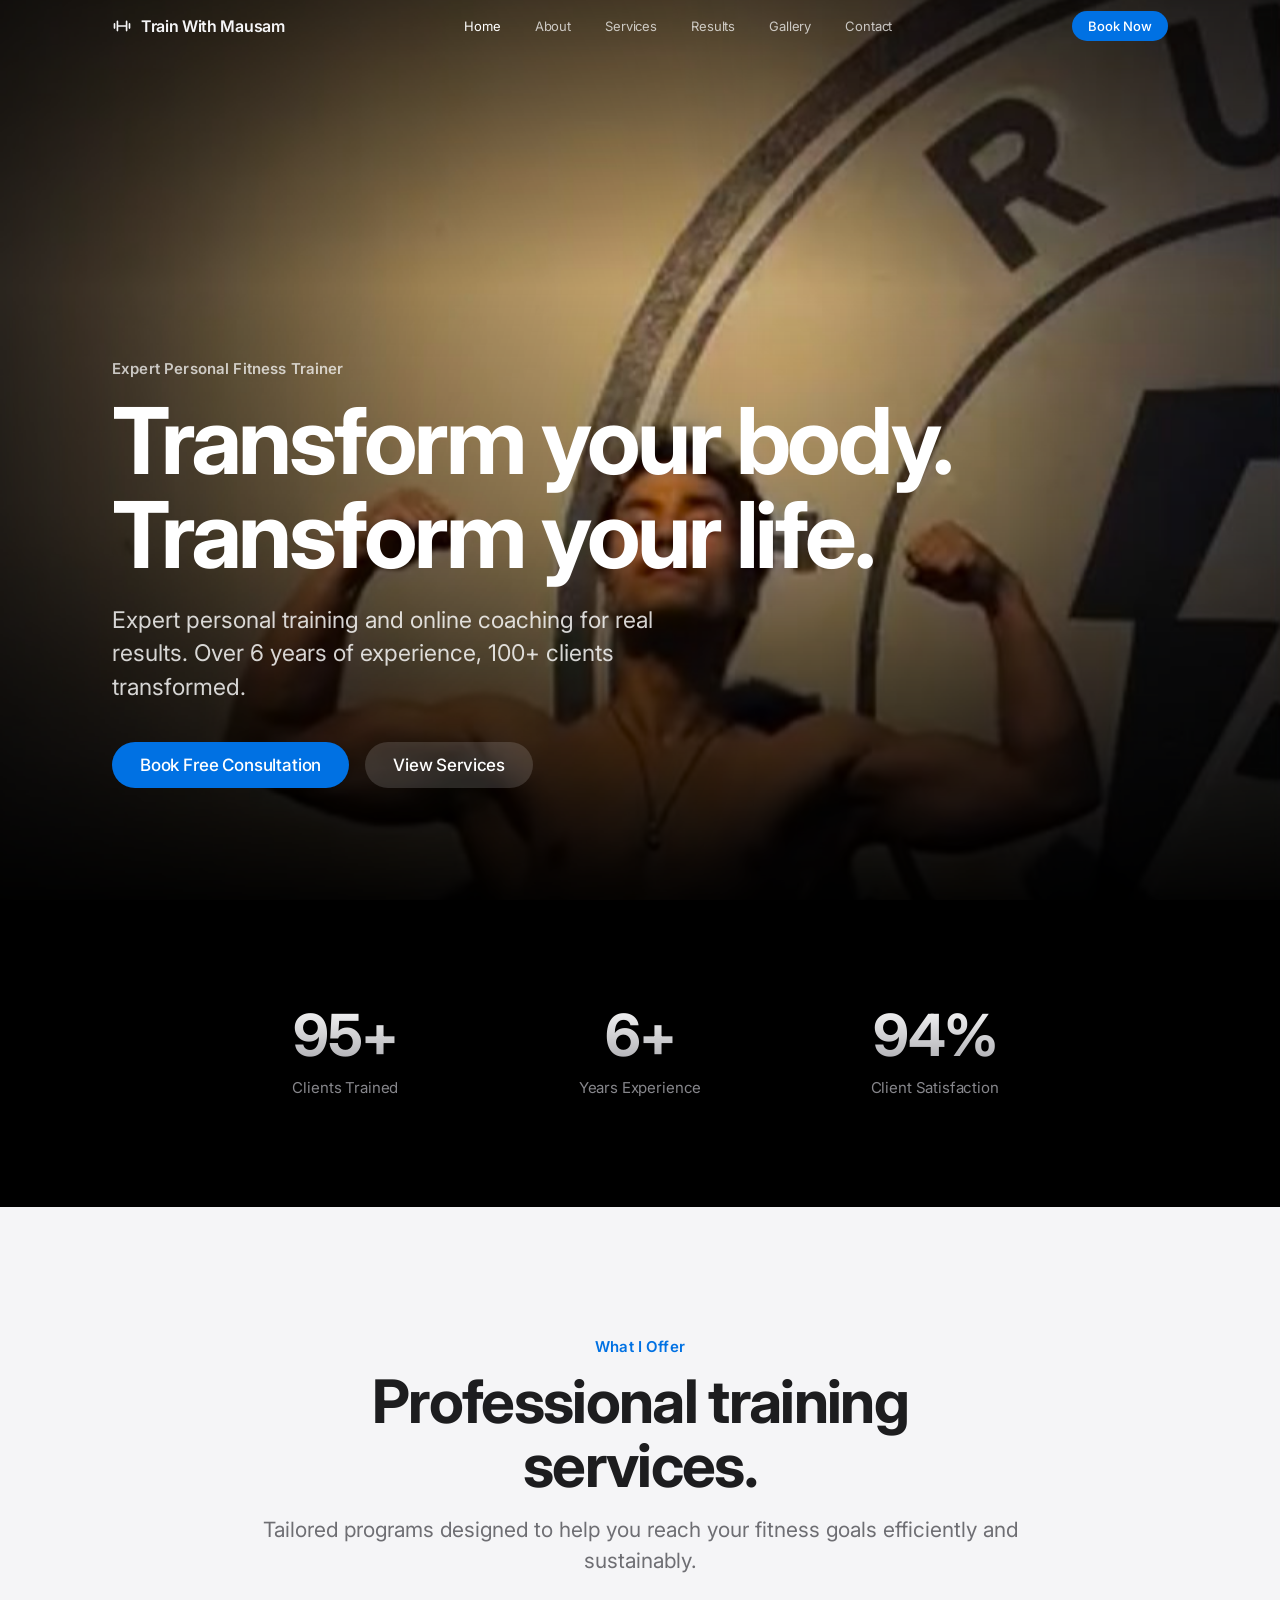
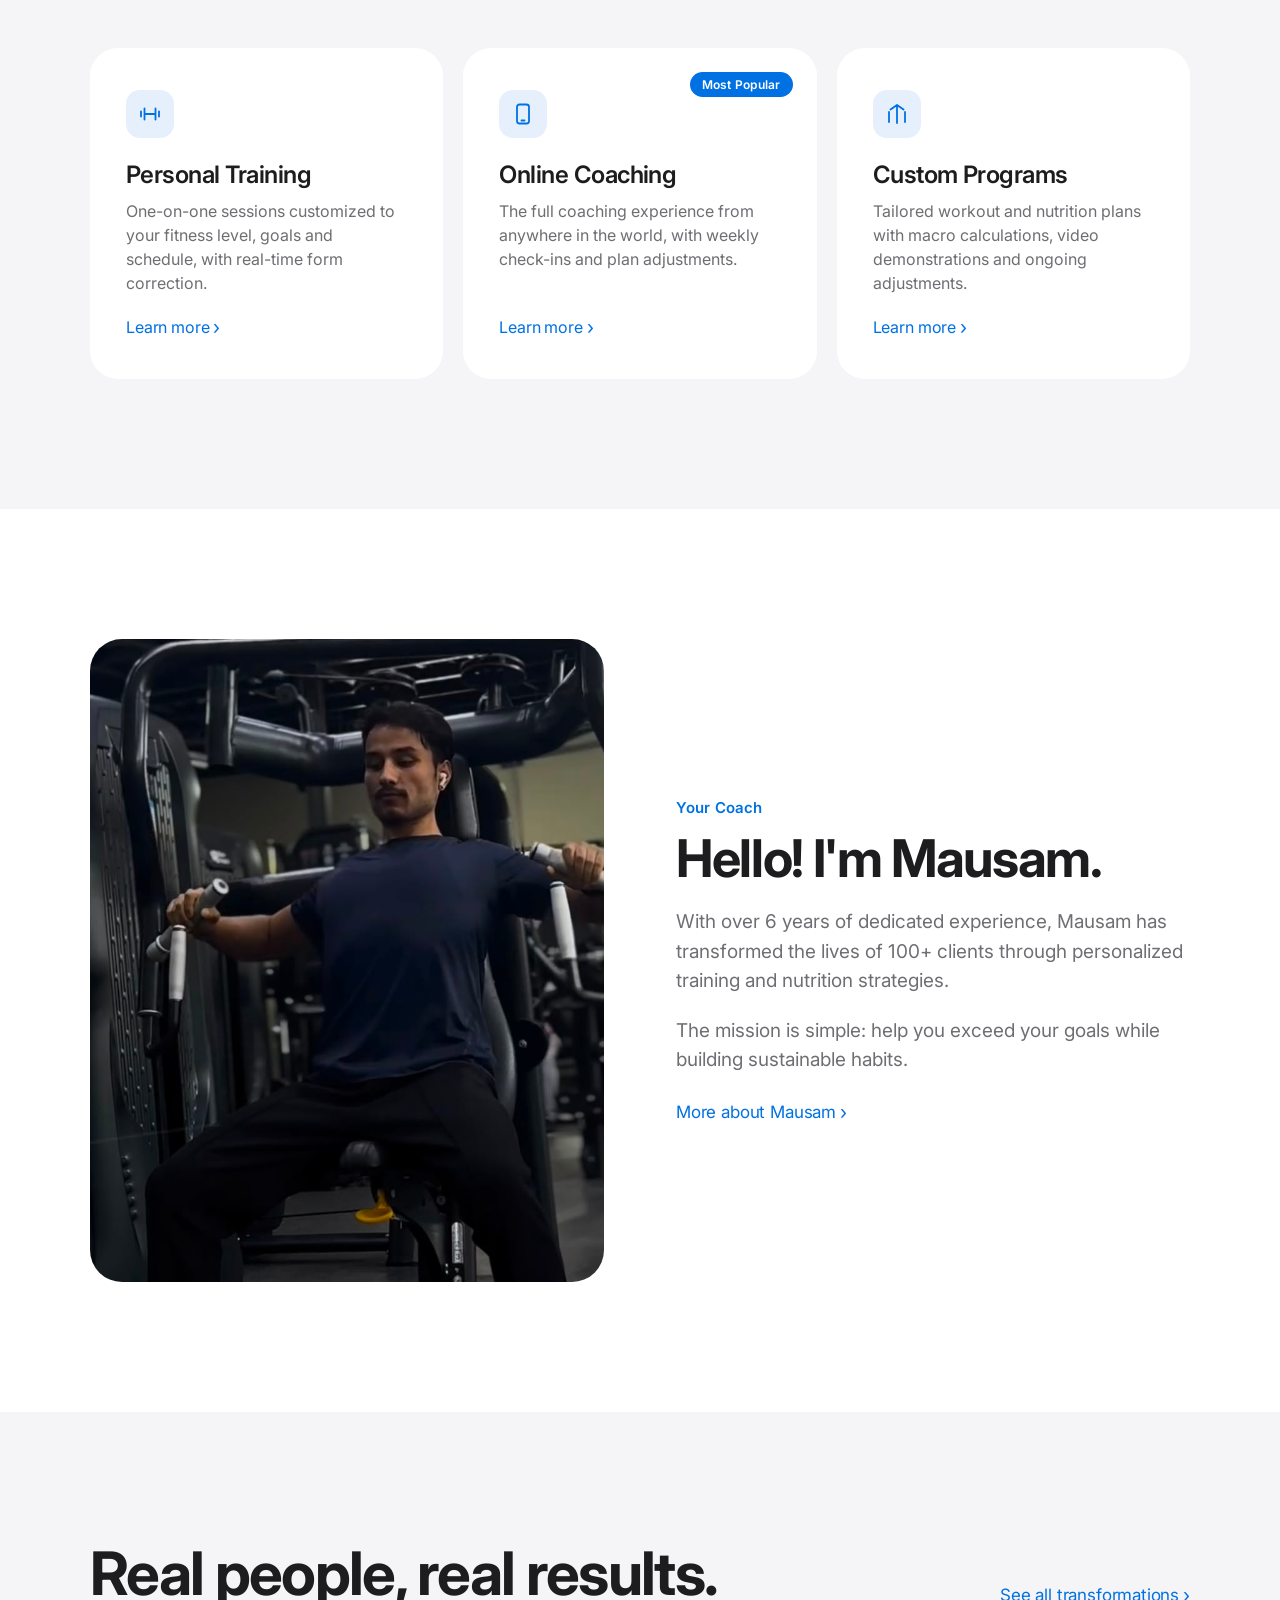
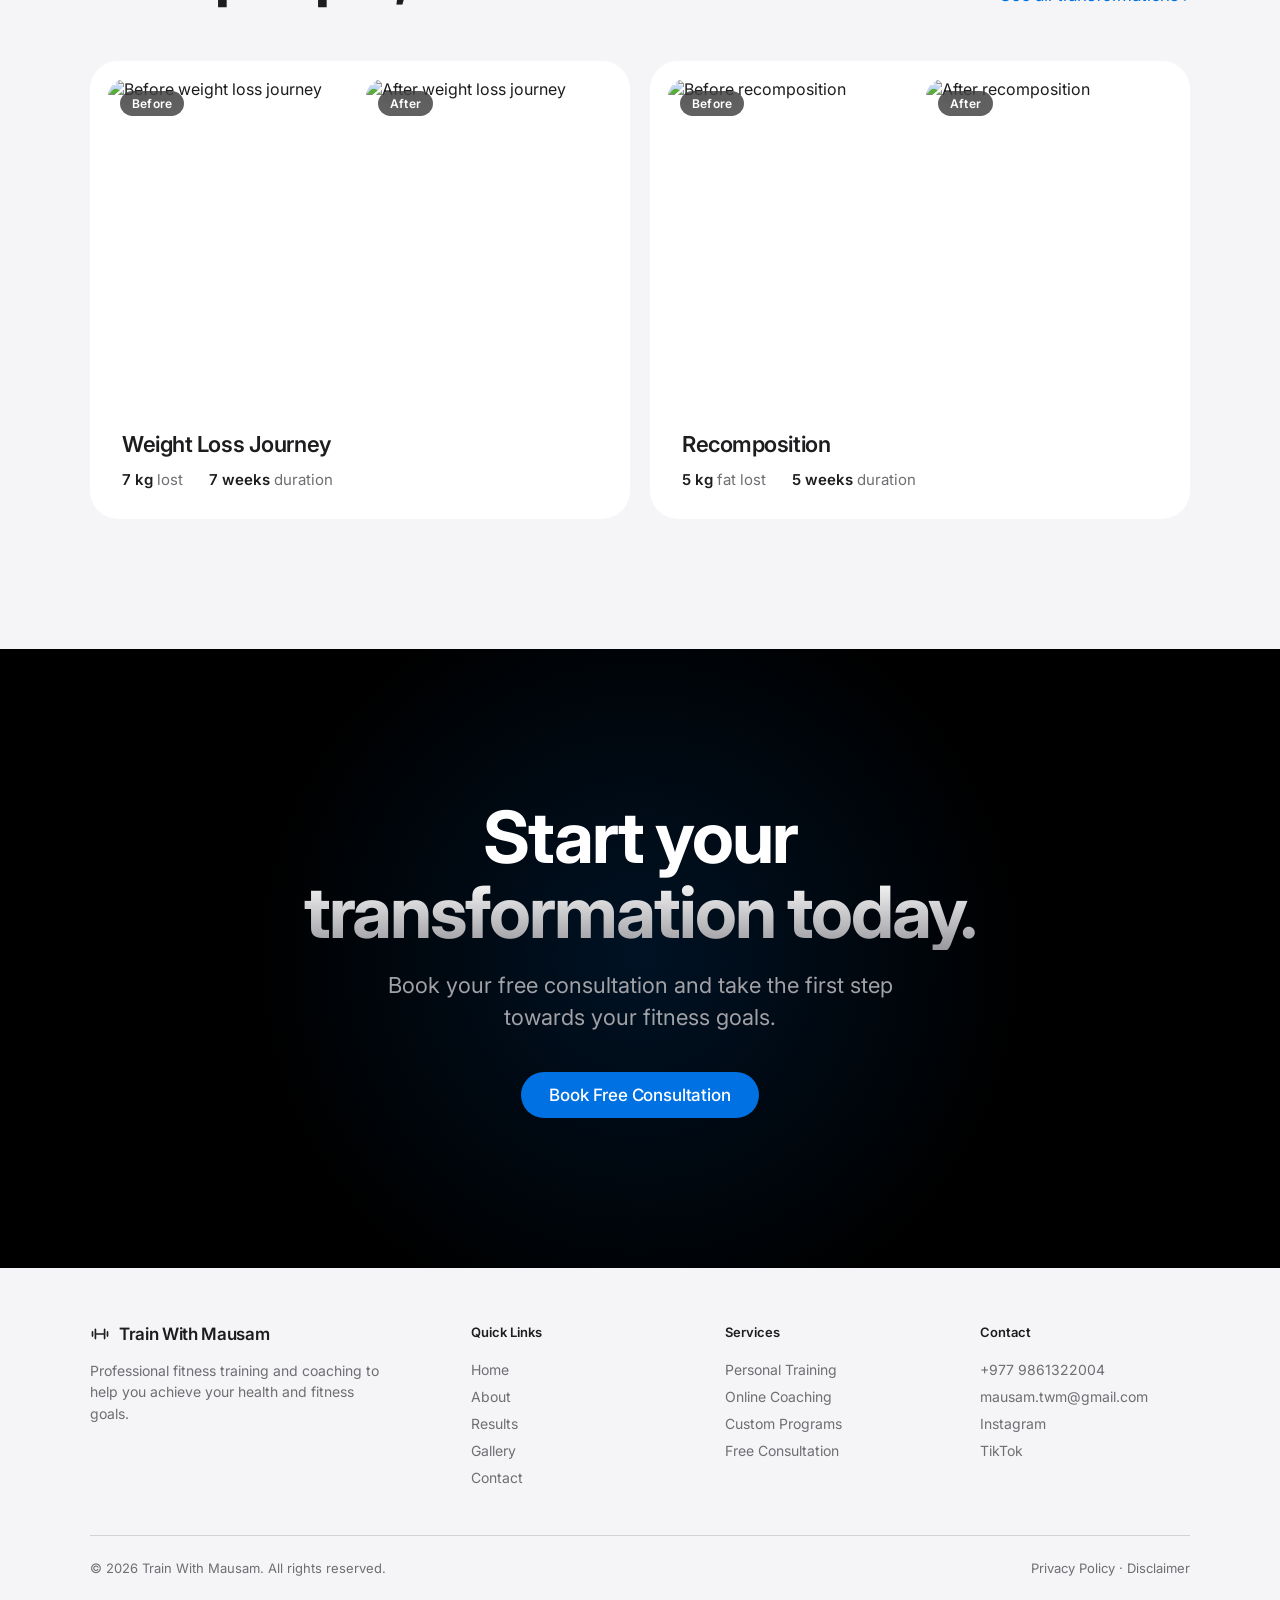
==== commit c3e51350: "Move site to repo root" ====
--- a/index.html
+++ b/index.html
@@ -33,13 +33,23 @@
 </nav>
 
 <div class="mobile-menu">
-  <a href="index.html">Home</a>
-  <a href="about.html">About</a>
-  <a href="services.html">Services</a>
-  <a href="results.html">Results</a>
-  <a href="gallery.html">Gallery</a>
-  <a href="contact.html">Contact</a>
-  <a href="contact.html" class="mm-cta btn btn-primary">Book Free Consultation</a>
+  <div class="mm-links">
+    <a href="index.html">Home<span class="chev">›</span></a>
+    <a href="about.html">About<span class="chev">›</span></a>
+    <a href="services.html">Services<span class="chev">›</span></a>
+    <a href="results.html">Results<span class="chev">›</span></a>
+    <a href="gallery.html">Gallery<span class="chev">›</span></a>
+    <a href="contact.html">Contact<span class="chev">›</span></a>
+  </div>
+  <div class="mm-footer">
+    <a href="contact.html" class="mm-cta btn btn-primary">Book Free Consultation</a>
+    <div class="mm-socials">
+      <a href="https://www.instagram.com/trainwith_mausam/" target="_blank" rel="noopener" aria-label="Instagram"><svg width="20" height="20" viewBox="0 0 24 24" fill="none" stroke="currentColor" stroke-width="1.8" stroke-linecap="round" stroke-linejoin="round"><rect x="3" y="3" width="18" height="18" rx="5"/><circle cx="12" cy="12" r="4"/><circle cx="17.2" cy="6.8" r="1" fill="currentColor" stroke="none"/></svg></a>
+      <a href="https://www.tiktok.com/@trainwith_mausam" target="_blank" rel="noopener" aria-label="TikTok"><svg width="20" height="20" viewBox="0 0 24 24" fill="currentColor"><path d="M16.6 3c.4 2.1 1.8 3.6 3.9 3.9v3c-1.5 0-2.8-.5-3.9-1.3v6.6c0 3.5-2.6 5.8-5.7 5.8-3 0-5.4-2.3-5.4-5.3 0-3.1 2.6-5.5 5.9-5.2v3.1c-1.6-.3-2.9.8-2.9 2.1 0 1.2 1 2.2 2.4 2.2 1.5 0 2.6-1.1 2.6-2.9V3h3.1z"/></svg></a>
+      <a href="https://wa.me/9779861322004" target="_blank" rel="noopener" aria-label="WhatsApp"><svg width="20" height="20" viewBox="0 0 24 24" fill="none" stroke="currentColor" stroke-width="1.8" stroke-linecap="round" stroke-linejoin="round"><path d="M12 3a9 9 0 00-7.8 13.5L3 21l4.7-1.2A9 9 0 1012 3z"/><path d="M8.8 9.2c.2-.6.5-.7.8-.7h.7c.2 0 .5 0 .7.5s.7 1.7.8 1.8c.1.2.1.4 0 .6-.1.2-.2.4-.4.6-.2.2-.4.4-.2.7.2.4.8 1.3 1.7 2 .8.6 1.4.8 1.8.9.3.1.5 0 .7-.2.2-.2.5-.7.7-.9.2-.2.4-.2.6-.1.2.1 1.5.7 1.7.8v.9c0 .5-.4 1-.8 1.2-.4.2-1 .4-3.3-.5-2.4-1-4-3.4-4.2-3.6-.1-.2-1-1.4-1-2.7 0-1.2.5-1.8.7-2z" fill="currentColor" stroke="none"/></svg></a>
+    </div>
+    <p class="mm-meta">mausam.twm@gmail.com · +977 9861322004</p>
+  </div>
 </div>
 
 <header class="hero-full">
--- a/styles.css
+++ b/styles.css
@@ -1958,3 +1958,342 @@
     font-size: 16px;
   }
 }
+
+.quick-grid {
+  max-width: 1000px;
+  margin: 60px auto 0;
+  display: grid;
+  grid-template-columns: repeat(3, 1fr);
+  gap: 16px;
+  text-align: left;
+}
+
+.quick-card {
+  display: flex;
+  align-items: center;
+  gap: 16px;
+  background: var(--dark-card);
+  border: 1px solid rgba(255, 255, 255, 0.08);
+  border-radius: 22px;
+  padding: 24px;
+  transition: background 0.35s, transform 0.5s var(--ease), border-color 0.35s;
+}
+
+.quick-card:hover {
+  background: #2a2a2d;
+  border-color: rgba(255, 255, 255, 0.16);
+  transform: translateY(-3px);
+}
+
+.quick-icon {
+  flex-shrink: 0;
+  width: 48px;
+  height: 48px;
+  border-radius: 14px;
+  display: flex;
+  align-items: center;
+  justify-content: center;
+}
+
+.quick-icon.whatsapp {
+  background: rgba(48, 209, 88, 0.15);
+  color: #30d158;
+}
+
+.quick-icon.phone {
+  background: rgba(10, 132, 255, 0.15);
+  color: #0a84ff;
+}
+
+.quick-icon.mail {
+  background: rgba(191, 90, 242, 0.15);
+  color: #bf5af2;
+}
+
+.quick-text {
+  min-width: 0;
+}
+
+.quick-text h4 {
+  font-size: 16px;
+  font-weight: 600;
+  letter-spacing: -0.015em;
+  color: #f5f5f7;
+}
+
+.quick-text p {
+  font-size: 14px;
+  color: var(--text-dark-sub);
+  margin-top: 3px;
+  white-space: nowrap;
+  overflow: hidden;
+  text-overflow: ellipsis;
+}
+
+.qc-chev {
+  margin-left: auto;
+  font-size: 22px;
+  color: #6e6e73;
+  transition: transform 0.3s var(--ease), color 0.3s;
+}
+
+.quick-card:hover .qc-chev {
+  transform: translateX(3px);
+  color: #f5f5f7;
+}
+
+.form-card {
+  background: var(--white);
+  border-radius: var(--radius-lg);
+  padding: 46px 44px;
+  box-shadow: 0 22px 50px rgba(0, 0, 0, 0.05);
+}
+
+.form-title {
+  font-size: 27px;
+  font-weight: 700;
+  letter-spacing: -0.024em;
+}
+
+.form-sub {
+  font-size: 16px;
+  color: var(--text-sub);
+  margin: 8px 0 30px;
+  line-height: 1.5;
+}
+
+.form-card input,
+.form-card textarea {
+  background: var(--gray-bg);
+  border-color: transparent;
+}
+
+.form-card input:focus,
+.form-card textarea:focus {
+  background: var(--white);
+  border-color: var(--blue);
+}
+
+.form-card .choice span {
+  background: var(--gray-bg);
+  border-color: transparent;
+}
+
+.form-card .choice span:hover {
+  background: #ececef;
+}
+
+.form-card .choice input:checked + span {
+  background: var(--blue);
+  color: #ffffff;
+}
+
+.form-card .form-success {
+  padding: 40px 0 8px;
+}
+
+.aside-photo {
+  position: relative;
+  border-radius: var(--radius-lg);
+  overflow: hidden;
+}
+
+.aside-photo img {
+  width: 100%;
+  aspect-ratio: 4 / 5;
+  object-fit: cover;
+  object-position: center 20%;
+  transition: transform 0.7s var(--ease);
+}
+
+.aside-photo:hover img {
+  transform: scale(1.03);
+}
+
+.aside-photo::after {
+  content: "";
+  position: absolute;
+  inset: 0;
+  background: linear-gradient(180deg, rgba(0, 0, 0, 0) 45%, rgba(0, 0, 0, 0.72) 100%);
+}
+
+.aside-cap {
+  position: absolute;
+  bottom: 0;
+  left: 0;
+  right: 0;
+  padding: 26px;
+  z-index: 2;
+  color: #ffffff;
+}
+
+.aside-cap h4 {
+  font-size: 21px;
+  font-weight: 700;
+  letter-spacing: -0.02em;
+}
+
+.aside-cap p {
+  font-size: 15px;
+  color: rgba(255, 255, 255, 0.75);
+  margin-top: 3px;
+}
+
+.reply-chip {
+  display: inline-flex;
+  align-items: center;
+  gap: 11px;
+  background: var(--white);
+  border-radius: 980px;
+  padding: 13px 20px;
+  font-size: 14px;
+  font-weight: 500;
+  color: var(--text);
+  align-self: flex-start;
+}
+
+.reply-dot {
+  width: 9px;
+  height: 9px;
+  border-radius: 50%;
+  background: #30d158;
+  animation: pulseDot 2s infinite;
+}
+
+@keyframes pulseDot {
+  0% { box-shadow: 0 0 0 0 rgba(48, 209, 88, 0.45); }
+  70% { box-shadow: 0 0 0 9px rgba(48, 209, 88, 0); }
+  100% { box-shadow: 0 0 0 0 rgba(48, 209, 88, 0); }
+}
+
+.mobile-menu {
+  background: #050506;
+  justify-content: space-between;
+  gap: 0;
+  padding: calc(var(--nav-h) + 40px) 32px 36px;
+}
+
+.mobile-menu::before {
+  content: "";
+  position: absolute;
+  top: -140px;
+  right: -140px;
+  width: 380px;
+  height: 380px;
+  border-radius: 50%;
+  background: radial-gradient(circle, rgba(255, 148, 54, 0.16) 0%, transparent 65%);
+  pointer-events: none;
+}
+
+.mobile-menu::after {
+  content: "";
+  position: absolute;
+  bottom: -160px;
+  left: -140px;
+  width: 420px;
+  height: 420px;
+  border-radius: 50%;
+  background: radial-gradient(circle, rgba(0, 113, 227, 0.16) 0%, transparent 65%);
+  pointer-events: none;
+}
+
+.mm-links {
+  display: flex;
+  flex-direction: column;
+  position: relative;
+  z-index: 2;
+}
+
+.mobile-menu .mm-links a {
+  display: flex;
+  align-items: center;
+  justify-content: space-between;
+  font-size: 36px;
+  font-weight: 700;
+  letter-spacing: -0.03em;
+  padding: 11px 0;
+  border-bottom: none;
+}
+
+.mobile-menu .mm-links a:active {
+  color: var(--blue);
+}
+
+.mm-links .chev {
+  font-size: 26px;
+  font-weight: 400;
+  color: #48484c;
+  transition: transform 0.3s var(--ease), color 0.3s;
+}
+
+.mm-links a:active .chev {
+  transform: translateX(4px);
+  color: var(--blue);
+}
+
+.mm-footer {
+  position: relative;
+  z-index: 2;
+  display: flex;
+  flex-direction: column;
+  gap: 20px;
+  border-top: 1px solid rgba(255, 255, 255, 0.1);
+  padding-top: 26px;
+}
+
+.mobile-menu .mm-footer .mm-cta {
+  margin-top: 0;
+  width: 100%;
+  padding: 15px 28px;
+  border-bottom: none;
+}
+
+.mm-socials {
+  display: flex;
+  gap: 12px;
+}
+
+.mobile-menu .mm-socials a {
+  width: 46px;
+  height: 46px;
+  border-radius: 50%;
+  background: rgba(255, 255, 255, 0.08);
+  display: flex;
+  align-items: center;
+  justify-content: center;
+  padding: 0;
+  border-bottom: none;
+  color: #f5f5f7;
+  font-size: 16px;
+}
+
+.mobile-menu .mm-socials a:active {
+  background: rgba(255, 255, 255, 0.18);
+}
+
+.mm-meta {
+  font-size: 13px;
+  color: #86868b;
+  letter-spacing: -0.005em;
+}
+
+.mobile-menu.open .mm-footer a {
+  transition-delay: 0.32s;
+}
+
+@media (max-width: 1068px) {
+  .quick-grid {
+    grid-template-columns: 1fr;
+    max-width: 560px;
+  }
+}
+
+@media (max-width: 734px) {
+  .form-card {
+    padding: 32px 24px;
+  }
+  .reply-chip {
+    align-self: stretch;
+    justify-content: center;
+  }
+}
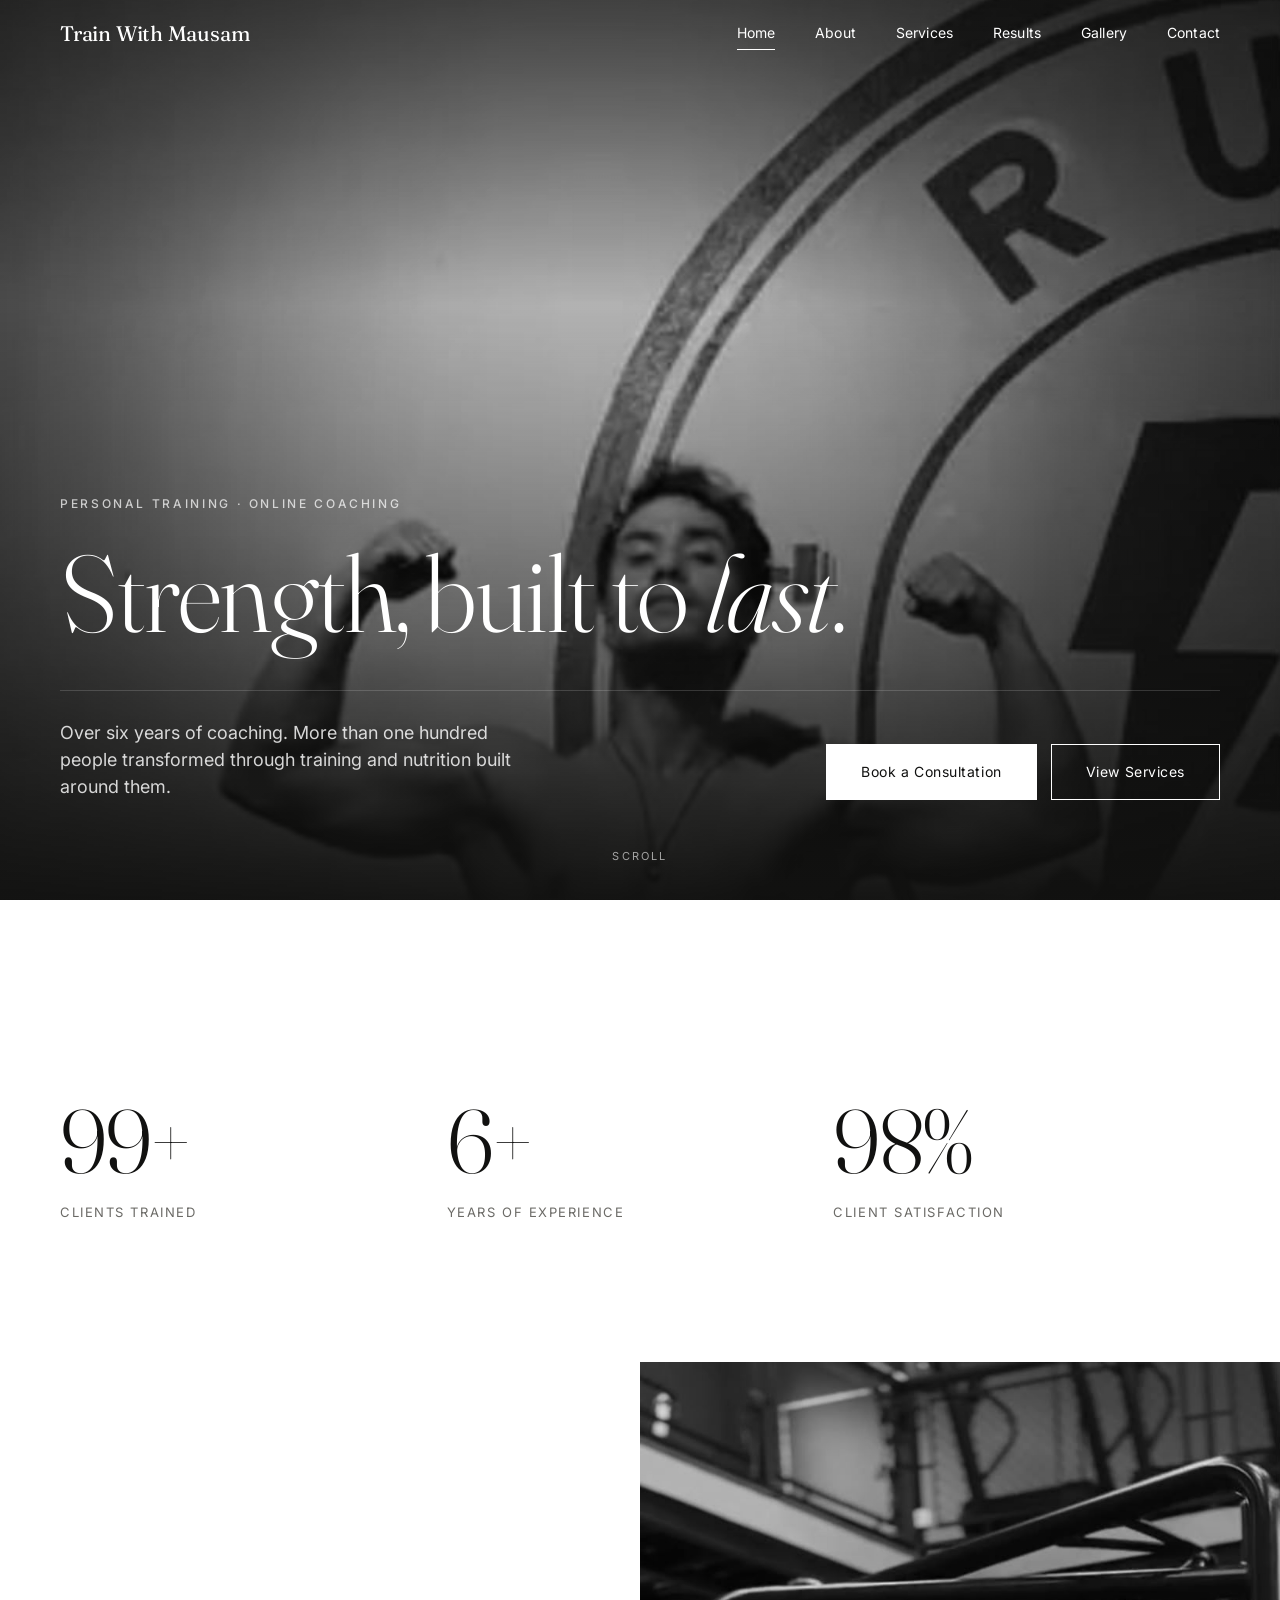
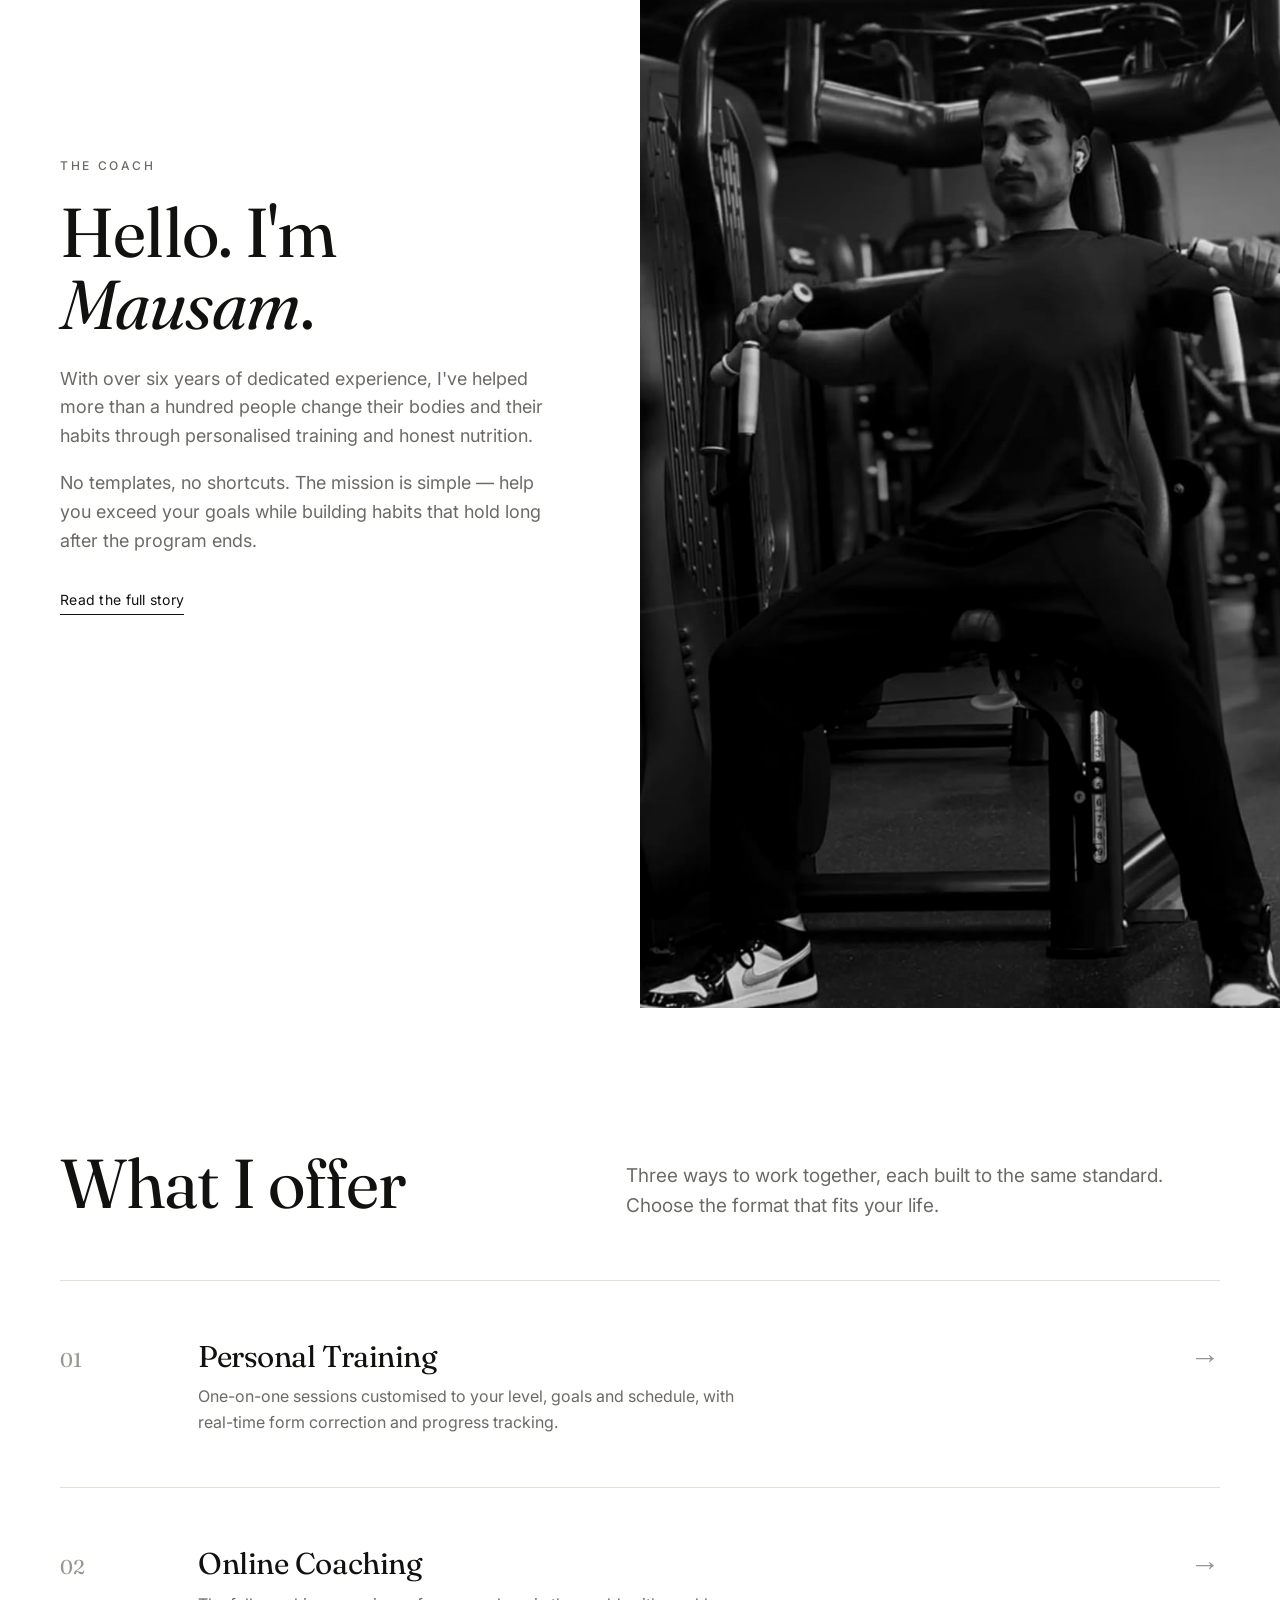
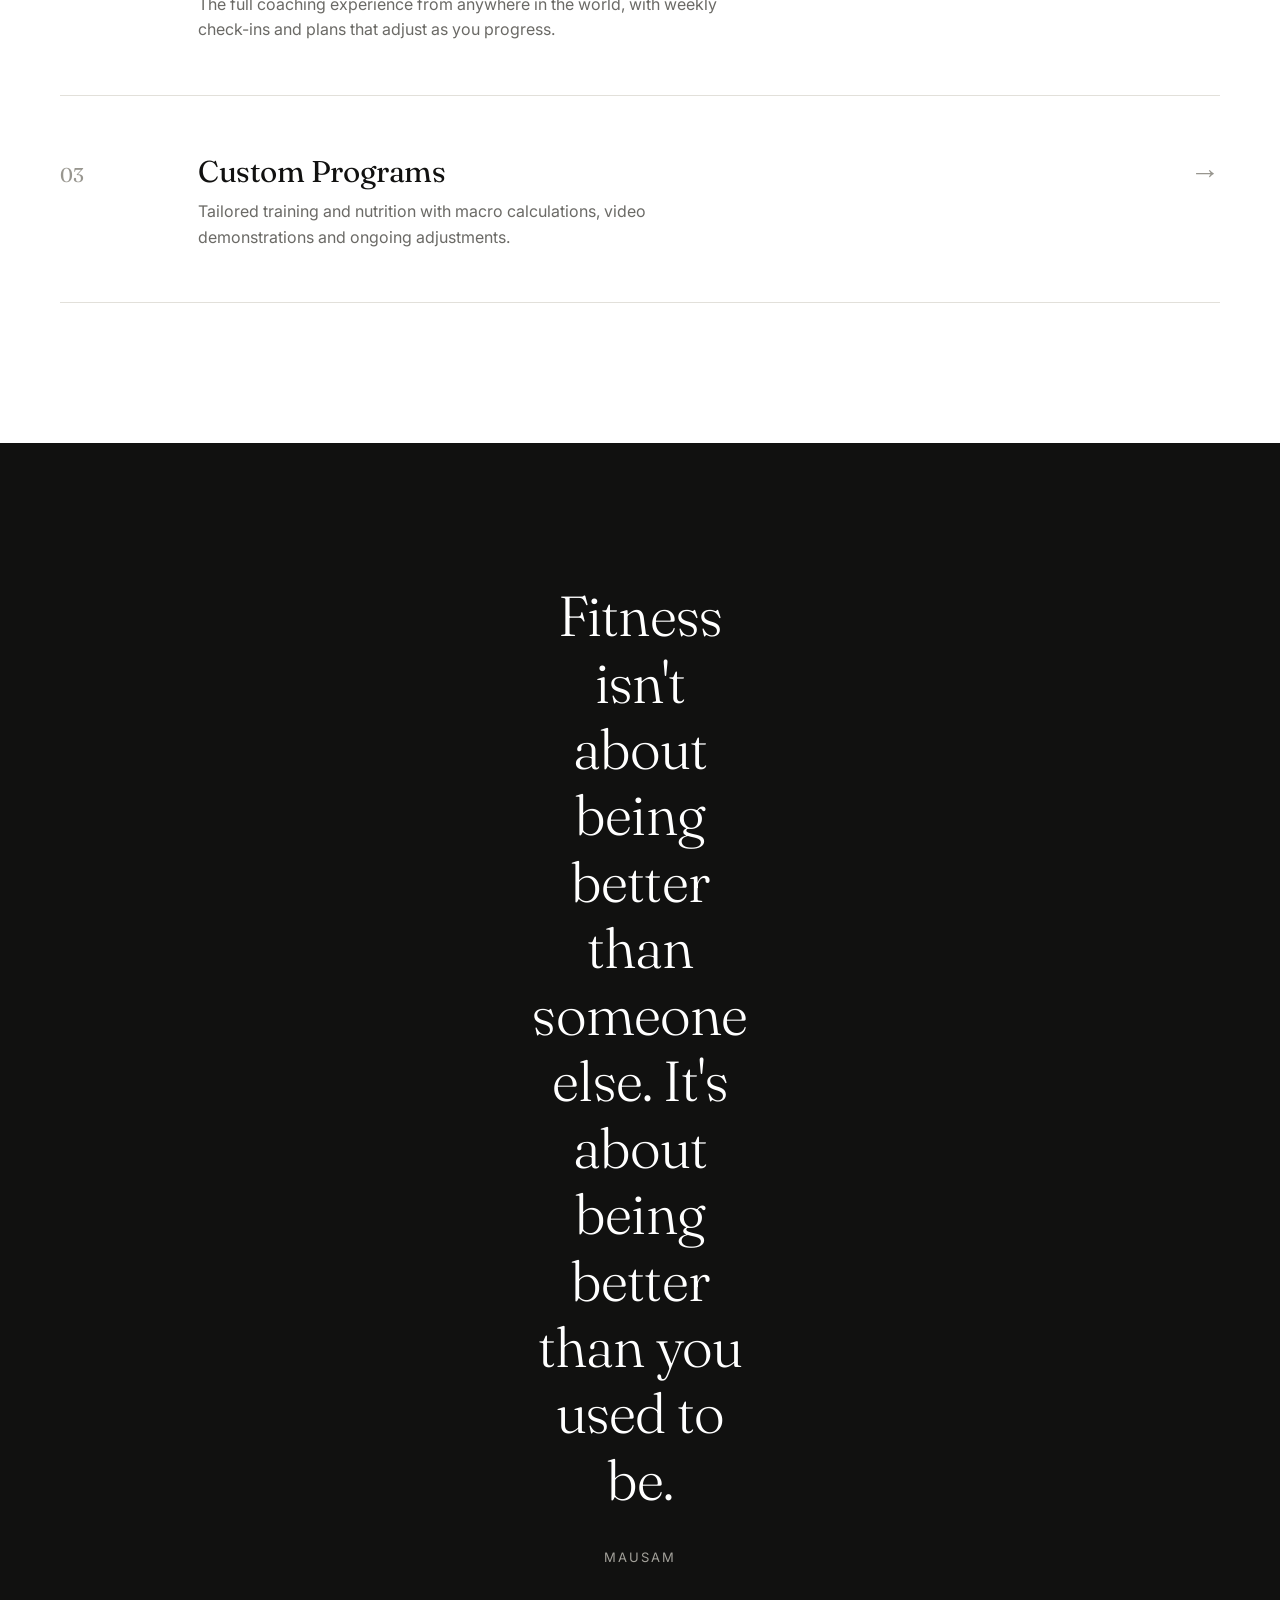
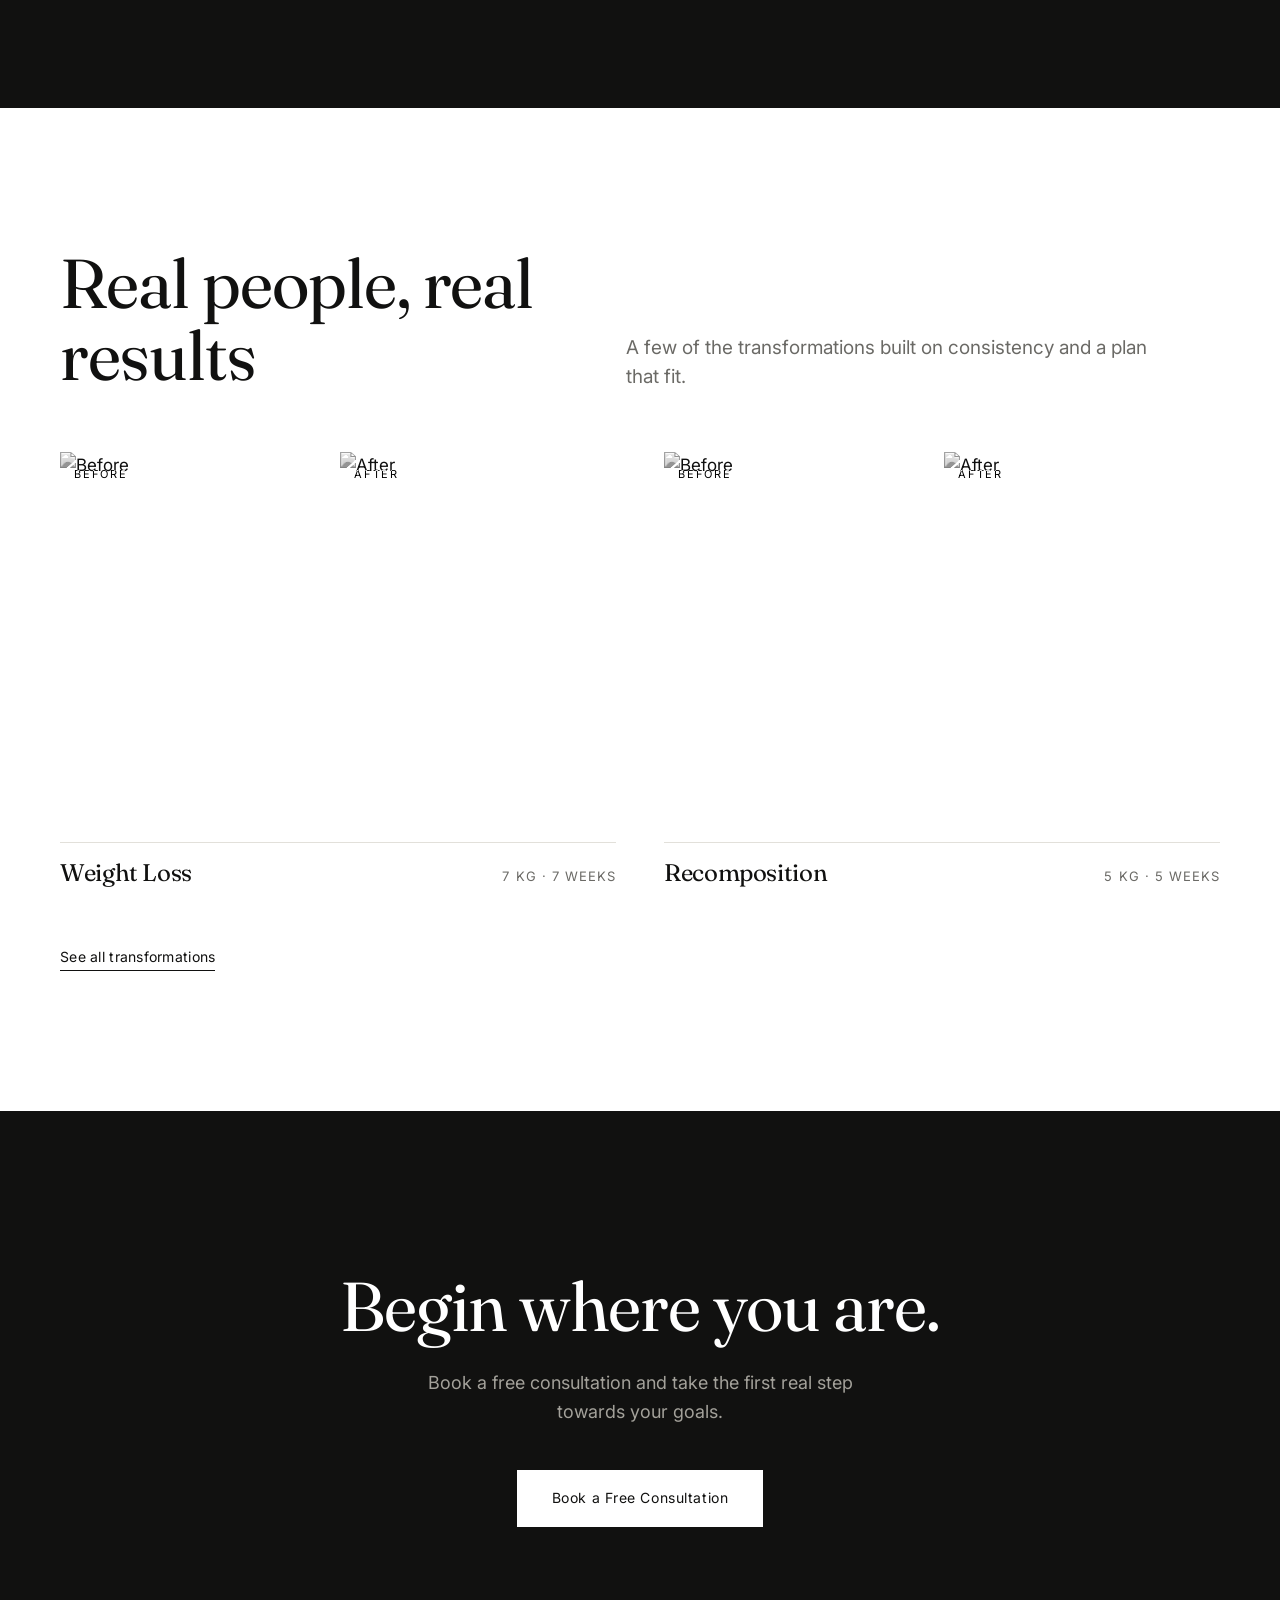
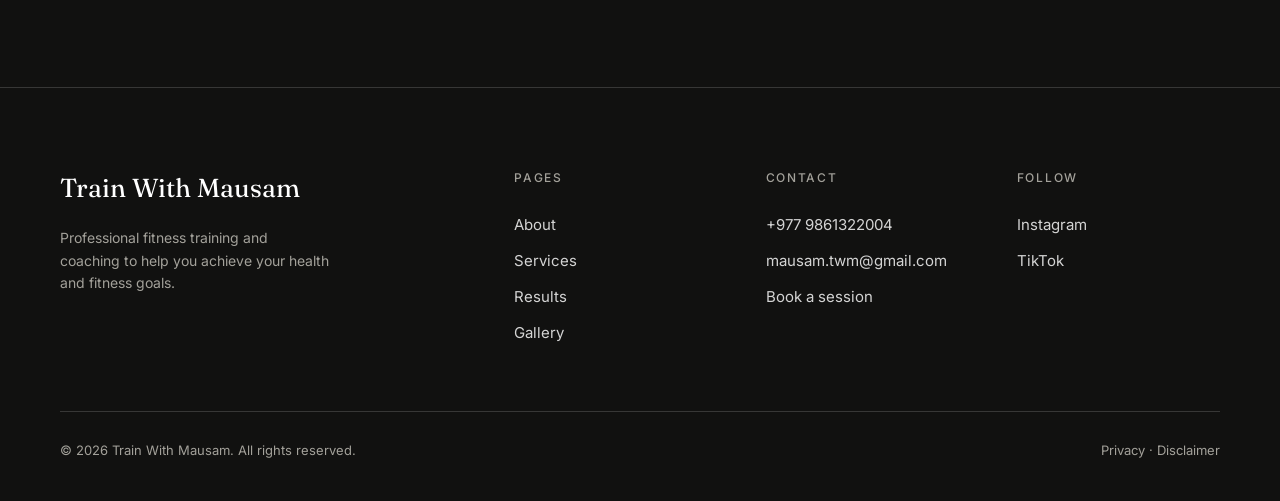
==== commit d7c4de34: "Flatten redesign to repo root" ====
--- a/index.html
+++ b/index.html
@@ -3,22 +3,19 @@
 <head>
 <meta charset="UTF-8">
 <meta name="viewport" content="width=device-width, initial-scale=1.0">
-<title>Train With Mausam | Expert Personal Fitness Trainer</title>
-<meta name="description" content="With over 6 years of experience, Mausam has transformed the lives of 100+ clients through personalized training and nutrition strategies. Personal training and online coaching for real results.">
+<title>Train With Mausam — Expert Personal Fitness Trainer</title>
+<meta name="description" content="Over six years of coaching, more than one hundred clients transformed. Personal training and online coaching for real, lasting results.">
 <link rel="preconnect" href="https://fonts.googleapis.com">
 <link rel="preconnect" href="https://fonts.gstatic.com" crossorigin>
-<link href="https://fonts.googleapis.com/css2?family=Inter:wght@400;500;600;700;800&display=swap" rel="stylesheet">
-<link rel="icon" href="data:image/svg+xml,%3Csvg xmlns='http://www.w3.org/2000/svg' viewBox='0 0 64 64'%3E%3Crect width='64' height='64' rx='14' fill='%23000'/%3E%3Ctext x='32' y='43' font-family='Arial' font-size='32' font-weight='700' fill='%23fff' text-anchor='middle'%3EM%3C/text%3E%3C/svg%3E">
+<link href="https://fonts.googleapis.com/css2?family=Fraunces:ital,opsz,wght@0,9..144,300;0,9..144,400;1,9..144,300;1,9..144,400&family=Inter:wght@400;500&display=swap" rel="stylesheet">
+<link rel="icon" href="data:image/svg+xml,%3Csvg xmlns='http://www.w3.org/2000/svg' viewBox='0 0 64 64'%3E%3Crect width='64' height='64' fill='%23111110'/%3E%3Ctext x='32' y='44' font-family='Georgia,serif' font-size='36' fill='%23fff' text-anchor='middle'%3EM%3C/text%3E%3C/svg%3E">
 <link rel="stylesheet" href="styles.css">
 </head>
 <body>
 
-<nav class="nav nav-clear">
+<nav class="nav on-dark">
   <div class="nav-inner">
-    <a class="nav-brand" href="index.html">
-      <svg width="20" height="20" viewBox="0 0 24 24" fill="none" stroke="currentColor" stroke-width="2" stroke-linecap="round"><path d="M6.5 6.5v11M17.5 6.5v11M3 9.5v5M21 9.5v5M6.5 12h11"/></svg>
-      <span>Train With Mausam</span>
-    </a>
+    <a class="nav-brand" href="index.html">Train With Mausam</a>
     <div class="nav-links">
       <a href="index.html" class="active">Home</a>
       <a href="about.html">About</a>
@@ -27,203 +24,194 @@
       <a href="gallery.html">Gallery</a>
       <a href="contact.html">Contact</a>
     </div>
-    <a href="contact.html" class="nav-cta">Book Now</a>
-    <button class="nav-toggle" aria-label="Toggle menu"><span></span><span></span></button>
+    <button class="nav-toggle" aria-label="Menu"><span></span><span></span></button>
   </div>
 </nav>
 
 <div class="mobile-menu">
   <div class="mm-links">
-    <a href="index.html">Home<span class="chev">›</span></a>
-    <a href="about.html">About<span class="chev">›</span></a>
-    <a href="services.html">Services<span class="chev">›</span></a>
-    <a href="results.html">Results<span class="chev">›</span></a>
-    <a href="gallery.html">Gallery<span class="chev">›</span></a>
-    <a href="contact.html">Contact<span class="chev">›</span></a>
-  </div>
-  <div class="mm-footer">
-    <a href="contact.html" class="mm-cta btn btn-primary">Book Free Consultation</a>
-    <div class="mm-socials">
-      <a href="https://www.instagram.com/trainwith_mausam/" target="_blank" rel="noopener" aria-label="Instagram"><svg width="20" height="20" viewBox="0 0 24 24" fill="none" stroke="currentColor" stroke-width="1.8" stroke-linecap="round" stroke-linejoin="round"><rect x="3" y="3" width="18" height="18" rx="5"/><circle cx="12" cy="12" r="4"/><circle cx="17.2" cy="6.8" r="1" fill="currentColor" stroke="none"/></svg></a>
-      <a href="https://www.tiktok.com/@trainwith_mausam" target="_blank" rel="noopener" aria-label="TikTok"><svg width="20" height="20" viewBox="0 0 24 24" fill="currentColor"><path d="M16.6 3c.4 2.1 1.8 3.6 3.9 3.9v3c-1.5 0-2.8-.5-3.9-1.3v6.6c0 3.5-2.6 5.8-5.7 5.8-3 0-5.4-2.3-5.4-5.3 0-3.1 2.6-5.5 5.9-5.2v3.1c-1.6-.3-2.9.8-2.9 2.1 0 1.2 1 2.2 2.4 2.2 1.5 0 2.6-1.1 2.6-2.9V3h3.1z"/></svg></a>
-      <a href="https://wa.me/9779861322004" target="_blank" rel="noopener" aria-label="WhatsApp"><svg width="20" height="20" viewBox="0 0 24 24" fill="none" stroke="currentColor" stroke-width="1.8" stroke-linecap="round" stroke-linejoin="round"><path d="M12 3a9 9 0 00-7.8 13.5L3 21l4.7-1.2A9 9 0 1012 3z"/><path d="M8.8 9.2c.2-.6.5-.7.8-.7h.7c.2 0 .5 0 .7.5s.7 1.7.8 1.8c.1.2.1.4 0 .6-.1.2-.2.4-.4.6-.2.2-.4.4-.2.7.2.4.8 1.3 1.7 2 .8.6 1.4.8 1.8.9.3.1.5 0 .7-.2.2-.2.5-.7.7-.9.2-.2.4-.2.6-.1.2.1 1.5.7 1.7.8v.9c0 .5-.4 1-.8 1.2-.4.2-1 .4-3.3-.5-2.4-1-4-3.4-4.2-3.6-.1-.2-1-1.4-1-2.7 0-1.2.5-1.8.7-2z" fill="currentColor" stroke="none"/></svg></a>
-    </div>
-    <p class="mm-meta">mausam.twm@gmail.com · +977 9861322004</p>
+    <a href="index.html"><span class="idx">01</span>Home</a>
+    <a href="about.html"><span class="idx">02</span>About</a>
+    <a href="services.html"><span class="idx">03</span>Services</a>
+    <a href="results.html"><span class="idx">04</span>Results</a>
+    <a href="gallery.html"><span class="idx">05</span>Gallery</a>
+    <a href="contact.html"><span class="idx">06</span>Contact</a>
+  </div>
+  <div class="mm-foot">
+    <a href="contact.html" class="mm-book">Book a Free Consultation</a>
+    <div class="mm-contact">
+      <a href="mailto:mausam.twm@gmail.com">mausam.twm@gmail.com</a>
+      <a href="https://wa.me/9779861322004">+977 9861322004</a>
+    </div>
+    <div class="mm-social">
+      <a href="https://www.instagram.com/trainwith_mausam/">Instagram</a>
+      <a href="https://www.tiktok.com/@trainwith_mausam">TikTok</a>
+    </div>
   </div>
 </div>
 
-<header class="hero-full">
-  <div class="hero-media">
-    <img src="images/mausam-01.jpg" alt="Mausam, expert personal fitness trainer" fetchpriority="high">
-  </div>
-  <div class="hero-overlay"></div>
-  <div class="hero-content">
-    <p class="eyebrow">Expert Personal Fitness Trainer</p>
-    <h1>Transform your body. Transform your life.</h1>
-    <p class="hero-lead">Expert personal training and online coaching for real results. Over 6 years of experience, 100+ clients transformed.</p>
-    <div class="hero-actions">
-      <a href="contact.html" class="btn btn-primary">Book Free Consultation</a>
-      <a href="services.html" class="btn btn-ghost">View Services</a>
-    </div>
-  </div>
+<header class="hero">
+  <div class="hero-img"><img src="images/mausam-01.jpg" alt="Mausam, personal fitness trainer" fetchpriority="high"></div>
+  <div class="hero-veil"></div>
+  <div class="hero-inner">
+    <p class="eyebrow">Personal Training · Online Coaching</p>
+    <h1 class="display">Strength, built to <span class="italic">last</span>.</h1>
+    <div class="hero-meta">
+      <p class="hero-lead">Over six years of coaching. More than one hundred people transformed through training and nutrition built around them.</p>
+      <div class="hero-actions">
+        <a href="contact.html" class="btn on-dark">Book a Consultation</a>
+        <a href="services.html" class="btn outline on-dark">View Services</a>
+      </div>
+    </div>
+  </div>
+  <span class="hero-scroll">Scroll</span>
 </header>
 
-<section class="stats" style="padding:100px 22px 110px">
-  <div class="stats-grid three">
-    <div class="reveal">
-      <div class="stat-num" data-count="100" data-suffix="+">0</div>
-      <div class="stat-label">Clients Trained</div>
-    </div>
-    <div class="reveal" style="--d:.08s">
-      <div class="stat-num" data-count="6" data-suffix="+">0</div>
-      <div class="stat-label">Years Experience</div>
-    </div>
-    <div class="reveal" style="--d:.16s">
-      <div class="stat-num" data-count="99" data-suffix="%">0</div>
-      <div class="stat-label">Client Satisfaction</div>
-    </div>
-  </div>
-</section>
-
-<section class="section section-gray">
-  <div class="section-head reveal">
-    <span class="eyebrow">What I Offer</span>
-    <h2>Professional training services.</h2>
-    <p>Tailored programs designed to help you reach your fitness goals efficiently and sustainably.</p>
-  </div>
-  <div class="services-row">
-    <div class="service-tile reveal">
-      <div class="bento-icon">
-        <svg width="24" height="24" viewBox="0 0 24 24" fill="none" stroke="currentColor" stroke-width="1.8" stroke-linecap="round"><path d="M6.5 6.5v11M17.5 6.5v11M3 9.5v5M21 9.5v5M6.5 12h11"/></svg>
-      </div>
-      <h3>Personal Training</h3>
-      <p>One-on-one sessions customized to your fitness level, goals and schedule, with real-time form correction.</p>
-      <a href="services.html" class="btn-link">Learn more <span class="chev">›</span></a>
-    </div>
-    <div class="service-tile reveal" style="--d:.1s">
-      <span class="program-badge">Most Popular</span>
-      <div class="bento-icon">
-        <svg width="24" height="24" viewBox="0 0 24 24" fill="none" stroke="currentColor" stroke-width="1.8" stroke-linecap="round" stroke-linejoin="round"><rect x="6" y="2.5" width="12" height="19" rx="2.5"/><path d="M10.5 18.5h3"/></svg>
-      </div>
-      <h3>Online Coaching</h3>
-      <p>The full coaching experience from anywhere in the world, with weekly check-ins and plan adjustments.</p>
-      <a href="services.html" class="btn-link">Learn more <span class="chev">›</span></a>
-    </div>
-    <div class="service-tile reveal" style="--d:.2s">
-      <div class="bento-icon">
-        <svg width="24" height="24" viewBox="0 0 24 24" fill="none" stroke="currentColor" stroke-width="1.8" stroke-linecap="round" stroke-linejoin="round"><path d="M12 3v18M5.5 7.5L12 3l6.5 4.5M4 20V10M20 20V10"/></svg>
-      </div>
-      <h3>Custom Programs</h3>
-      <p>Tailored workout and nutrition plans with macro calculations, video demonstrations and ongoing adjustments.</p>
-      <a href="services.html" class="btn-link">Learn more <span class="chev">›</span></a>
-    </div>
-  </div>
-</section>
-
-<section class="section section-white">
-  <div class="split">
-    <div class="split-media reveal">
-      <img src="images/mausam-05.jpg" alt="Mausam training on a chest press machine">
-    </div>
-    <div class="split-text reveal" style="--d:.1s">
-      <span class="eyebrow">Your Coach</span>
-      <h2>Hello! I'm Mausam.</h2>
-      <p>With over 6 years of dedicated experience, Mausam has transformed the lives of 100+ clients through personalized training and nutrition strategies.</p>
-      <p>The mission is simple: help you exceed your goals while building sustainable habits.</p>
-      <a href="about.html" class="btn-link">More about Mausam <span class="chev">›</span></a>
-    </div>
-  </div>
-</section>
-
-<section class="section section-gray">
-  <div class="strip-head reveal" style="padding:0;max-width:1100px;margin:0 auto 56px">
-    <h2>Real people, real results.</h2>
-    <a href="results.html" class="btn-link">See all transformations <span class="chev">›</span></a>
-  </div>
-  <div class="results-grid">
-    <div class="result-card reveal">
-      <div class="ba">
+<section class="section">
+  <div class="wrap">
+    <div class="stat-band">
+      <div class="stat reveal">
+        <div class="n"><span data-n="100" data-suffix="+">0+</span></div>
+        <div class="l">Clients Trained</div>
+      </div>
+      <div class="stat reveal" style="--d:.1s">
+        <div class="n"><span data-n="6" data-suffix="+">0+</span></div>
+        <div class="l">Years of Experience</div>
+      </div>
+      <div class="stat reveal" style="--d:.2s">
+        <div class="n"><span data-n="99" data-suffix="%">0%</span></div>
+        <div class="l">Client Satisfaction</div>
+      </div>
+    </div>
+  </div>
+</section>
+
+<section class="feature flip">
+  <div class="feature-media reveal">
+    <img src="images/mausam-05.jpg" alt="Mausam training on a chest press">
+  </div>
+  <div class="feature-body reveal" style="--d:.1s">
+    <span class="eyebrow">The Coach</span>
+    <h2 class="serif-lg">Hello. I'm <span class="italic">Mausam</span>.</h2>
+    <p>With over six years of dedicated experience, I've helped more than a hundred people change their bodies and their habits through personalised training and honest nutrition.</p>
+    <p>No templates, no shortcuts. The mission is simple — help you exceed your goals while building habits that hold long after the program ends.</p>
+    <a href="about.html" class="link">Read the full story</a>
+  </div>
+</section>
+
+<section class="section">
+  <div class="wrap">
+    <div class="lede reveal">
+      <h2 class="serif-lg">What I offer</h2>
+      <p>Three ways to work together, each built to the same standard. Choose the format that fits your life.</p>
+    </div>
+    <div class="services">
+      <a class="svc reveal" href="services.html">
+        <span class="svc-idx">01</span>
+        <div class="svc-main">
+          <h3>Personal Training</h3>
+          <p>One-on-one sessions customised to your level, goals and schedule, with real-time form correction and progress tracking.</p>
+        </div>
+        <span class="svc-go">→</span>
+      </a>
+      <a class="svc reveal" href="services.html">
+        <span class="svc-idx">02</span>
+        <div class="svc-main">
+          <h3>Online Coaching</h3>
+          <p>The full coaching experience from anywhere in the world, with weekly check-ins and plans that adjust as you progress.</p>
+        </div>
+        <span class="svc-go">→</span>
+      </a>
+      <a class="svc reveal" href="services.html">
+        <span class="svc-idx">03</span>
+        <div class="svc-main">
+          <h3>Custom Programs</h3>
+          <p>Tailored training and nutrition with macro calculations, video demonstrations and ongoing adjustments.</p>
+        </div>
+        <span class="svc-go">→</span>
+      </a>
+    </div>
+  </div>
+</section>
+
+<section class="section dark">
+  <div class="wrap">
+    <div class="pull reveal">
+      <blockquote>Fitness isn't about being better than someone else. It's about being better than you used to be.</blockquote>
+      <cite>Mausam</cite>
+    </div>
+  </div>
+</section>
+
+<section class="section">
+  <div class="wrap">
+    <div class="lede reveal">
+      <h2 class="serif-lg">Real people, real results</h2>
+      <p>A few of the transformations built on consistency and a plan that fit.</p>
+    </div>
+    <div class="results">
+      <div class="result reveal">
         <figure>
-          <img src="https://trainwithmausam.com/uploads/transformations/c3d740783b5a6ab0bcc09a2546d9951a.jpeg" alt="Before weight loss journey" loading="lazy">
-          <span class="ba-tag">Before</span>
+          <div><img src="https://trainwithmausam.com/uploads/transformations/c3d740783b5a6ab0bcc09a2546d9951a.jpeg" alt="Before" loading="lazy"><span class="tag">Before</span></div>
+          <div><img src="https://trainwithmausam.com/uploads/transformations/8db484380756bad24933dc56dab64353.jpeg" alt="After" loading="lazy"><span class="tag">After</span></div>
         </figure>
+        <div class="result-cap">
+          <h3>Weight Loss</h3>
+          <span class="meta">7 kg · 7 weeks</span>
+        </div>
+      </div>
+      <div class="result reveal" style="--d:.1s">
         <figure>
-          <img src="https://trainwithmausam.com/uploads/transformations/8db484380756bad24933dc56dab64353.jpeg" alt="After weight loss journey" loading="lazy">
-          <span class="ba-tag">After</span>
+          <div><img src="https://trainwithmausam.com/uploads/transformations/aeadfaf64628ede1f2e7577218617399.jpeg" alt="Before" loading="lazy"><span class="tag">Before</span></div>
+          <div><img src="https://trainwithmausam.com/uploads/transformations/cfb081f194983d30ff8574a1f38ebd02.jpeg" alt="After" loading="lazy"><span class="tag">After</span></div>
         </figure>
-      </div>
-      <div class="result-info">
-        <h3>Weight Loss Journey</h3>
-        <div class="result-meta">
-          <span><strong>7 kg</strong> lost</span>
-          <span><strong>7 weeks</strong> duration</span>
-        </div>
-      </div>
-    </div>
-    <div class="result-card reveal" style="--d:.1s">
-      <div class="ba">
-        <figure>
-          <img src="https://trainwithmausam.com/uploads/transformations/aeadfaf64628ede1f2e7577218617399.jpeg" alt="Before recomposition" loading="lazy">
-          <span class="ba-tag">Before</span>
-        </figure>
-        <figure>
-          <img src="https://trainwithmausam.com/uploads/transformations/cfb081f194983d30ff8574a1f38ebd02.jpeg" alt="After recomposition" loading="lazy">
-          <span class="ba-tag">After</span>
-        </figure>
-      </div>
-      <div class="result-info">
-        <h3>Recomposition</h3>
-        <div class="result-meta">
-          <span><strong>5 kg</strong> fat lost</span>
-          <span><strong>5 weeks</strong> duration</span>
-        </div>
-      </div>
-    </div>
-  </div>
-</section>
-
-<section class="cta">
-  <h2 class="reveal">Start your<br>transformation today.</h2>
-  <p class="reveal" style="--d:.1s">Book your free consultation and take the first step towards your fitness goals.</p>
-  <a href="contact.html" class="btn btn-primary reveal" style="--d:.2s">Book Free Consultation</a>
+        <div class="result-cap">
+          <h3>Recomposition</h3>
+          <span class="meta">5 kg · 5 weeks</span>
+        </div>
+      </div>
+    </div>
+    <div style="margin-top:56px" class="reveal"><a href="results.html" class="link">See all transformations</a></div>
+  </div>
+</section>
+
+<section class="closer">
+  <div class="wrap">
+    <h2 class="serif-lg reveal">Begin where you are.</h2>
+    <p class="reveal" style="--d:.1s">Book a free consultation and take the first real step towards your goals.</p>
+    <a href="contact.html" class="btn on-dark reveal" style="--d:.2s">Book a Free Consultation</a>
+  </div>
 </section>
 
 <footer class="footer">
-  <div class="footer-inner">
-    <div class="footer-grid">
+  <div class="wrap">
+    <div class="footer-top">
       <div class="footer-brand">
-        <div class="footer-brand-row">
-          <svg width="20" height="20" viewBox="0 0 24 24" fill="none" stroke="currentColor" stroke-width="2" stroke-linecap="round"><path d="M6.5 6.5v11M17.5 6.5v11M3 9.5v5M21 9.5v5M6.5 12h11"/></svg>
-          <span>Train With Mausam</span>
-        </div>
+        <div class="fb">Train With Mausam</div>
         <p>Professional fitness training and coaching to help you achieve your health and fitness goals.</p>
       </div>
       <div class="footer-col">
-        <h4>Quick Links</h4>
-        <a href="index.html">Home</a>
+        <h4>Pages</h4>
         <a href="about.html">About</a>
+        <a href="services.html">Services</a>
         <a href="results.html">Results</a>
         <a href="gallery.html">Gallery</a>
-        <a href="contact.html">Contact</a>
-      </div>
-      <div class="footer-col">
-        <h4>Services</h4>
-        <a href="services.html">Personal Training</a>
-        <a href="services.html">Online Coaching</a>
-        <a href="services.html">Custom Programs</a>
-        <a href="contact.html">Free Consultation</a>
       </div>
       <div class="footer-col">
         <h4>Contact</h4>
         <a href="https://wa.me/9779861322004">+977 9861322004</a>
         <a href="mailto:mausam.twm@gmail.com">mausam.twm@gmail.com</a>
+        <a href="contact.html">Book a session</a>
+      </div>
+      <div class="footer-col">
+        <h4>Follow</h4>
         <a href="https://www.instagram.com/trainwith_mausam/">Instagram</a>
         <a href="https://www.tiktok.com/@trainwith_mausam">TikTok</a>
       </div>
     </div>
     <div class="footer-bottom">
       <p>© 2026 Train With Mausam. All rights reserved.</p>
-      <p><a href="https://trainwithmausam.com/privacy.php">Privacy Policy</a> · <a href="https://trainwithmausam.com/disclaimer.php">Disclaimer</a></p>
+      <p><a href="https://trainwithmausam.com/privacy.php">Privacy</a> · <a href="https://trainwithmausam.com/disclaimer.php">Disclaimer</a></p>
     </div>
   </div>
 </footer>
--- a/styles.css
+++ b/styles.css
@@ -1,21 +1,17 @@
 :root {
-  --font: 'Inter', -apple-system, BlinkMacSystemFont, 'SF Pro Display', 'SF Pro Text', 'Segoe UI', Helvetica, Arial, sans-serif;
-  --black: #000000;
-  --white: #ffffff;
-  --gray-bg: #f5f5f7;
-  --gray-card: #fbfbfd;
-  --text: #1d1d1f;
-  --text-sub: #6e6e73;
-  --text-dark-sub: #86868b;
-  --text-dark-body: #a1a1a6;
-  --blue: #0071e3;
-  --blue-hover: #0077ed;
-  --border: #d2d2d7;
-  --dark-card: #1d1d1f;
-  --radius-lg: 28px;
-  --radius-md: 20px;
-  --nav-h: 52px;
-  --ease: cubic-bezier(0.16, 1, 0.3, 1);
+  --serif: 'Fraunces', Georgia, 'Times New Roman', serif;
+  --sans: 'Inter', -apple-system, BlinkMacSystemFont, 'Segoe UI', Helvetica, Arial, sans-serif;
+  --ink: #111110;
+  --paper: #ffffff;
+  --muted: #6b6a66;
+  --faint: #98968f;
+  --line: #e2e0da;
+  --line-strong: #111110;
+  --dark: #111110;
+  --dark-muted: #a3a19a;
+  --dark-line: rgba(255, 255, 255, 0.16);
+  --nav-h: 68px;
+  --ease: cubic-bezier(0.22, 1, 0.36, 1);
 }
 
 * {
@@ -31,9 +27,11 @@
 }
 
 body {
-  font-family: var(--font);
-  background: var(--white);
-  color: var(--text);
+  font-family: var(--sans);
+  background: var(--paper);
+  color: var(--ink);
+  font-size: 17px;
+  line-height: 1.6;
   overflow-x: hidden;
 }
 
@@ -47,8 +45,8 @@
 }
 
 a {
+  color: inherit;
   text-decoration: none;
-  color: inherit;
 }
 
 button {
@@ -57,14 +55,47 @@
 }
 
 ::selection {
-  background: var(--blue);
-  color: var(--white);
-}
-
-.container {
-  max-width: 1100px;
+  background: var(--ink);
+  color: var(--paper);
+}
+
+.wrap {
+  max-width: 1240px;
   margin: 0 auto;
-  padding: 0 22px;
+  padding: 0 40px;
+}
+
+.eyebrow {
+  font-family: var(--sans);
+  font-size: 12px;
+  font-weight: 500;
+  letter-spacing: 0.22em;
+  text-transform: uppercase;
+  color: var(--muted);
+}
+
+h1, h2, h3 {
+  font-family: var(--serif);
+  font-weight: 400;
+  letter-spacing: -0.015em;
+  line-height: 1.04;
+}
+
+.display {
+  font-size: clamp(52px, 8.5vw, 128px);
+  font-weight: 300;
+}
+
+.serif-lg {
+  font-size: clamp(38px, 5.4vw, 76px);
+}
+
+.serif-md {
+  font-size: clamp(28px, 3.4vw, 44px);
+}
+
+.italic {
+  font-style: italic;
 }
 
 .nav {
@@ -73,117 +104,137 @@
   left: 0;
   right: 0;
   z-index: 1000;
-  background: rgba(22, 22, 23, 0.8);
-  -webkit-backdrop-filter: saturate(180%) blur(20px);
-  backdrop-filter: saturate(180%) blur(20px);
-  transition: background 0.3s ease;
-}
-
-.nav.scrolled {
-  background: rgba(18, 18, 19, 0.92);
+  height: var(--nav-h);
+  display: flex;
+  align-items: center;
+  transition: background 0.4s ease, border-color 0.4s ease;
+  border-bottom: 1px solid transparent;
+}
+
+.nav.solid {
+  background: rgba(255, 255, 255, 0.86);
+  -webkit-backdrop-filter: saturate(180%) blur(18px);
+  backdrop-filter: saturate(180%) blur(18px);
+  border-bottom-color: var(--line);
+}
+
+.nav.on-dark:not(.solid) .nav-brand,
+.nav.on-dark:not(.solid) .nav-links a,
+.nav.on-dark:not(.solid) .nav-toggle span {
+  color: var(--paper);
+}
+
+.nav.on-dark:not(.solid) .nav-toggle span {
+  background: var(--paper);
 }
 
 .nav-inner {
-  max-width: 1100px;
+  width: 100%;
+  max-width: 1240px;
   margin: 0 auto;
-  height: var(--nav-h);
+  padding: 0 40px;
   display: flex;
   align-items: center;
   justify-content: space-between;
-  padding: 0 22px;
 }
 
 .nav-brand {
-  display: flex;
-  align-items: center;
-  gap: 9px;
-  color: #f5f5f7;
-  font-size: 16px;
-  font-weight: 600;
-  letter-spacing: -0.02em;
+  font-family: var(--serif);
+  font-size: 21px;
+  letter-spacing: -0.01em;
   transition: opacity 0.3s;
 }
 
 .nav-brand:hover {
-  opacity: 0.85;
-}
-
-.nav-brand svg {
-  flex-shrink: 0;
+  opacity: 0.6;
 }
 
 .nav-links {
   display: flex;
-  gap: 34px;
+  gap: 40px;
 }
 
 .nav-links a {
-  color: rgba(255, 255, 255, 0.72);
-  font-size: 13px;
+  font-size: 14px;
   font-weight: 400;
-  letter-spacing: -0.01em;
+  letter-spacing: 0.01em;
+  color: var(--muted);
+  position: relative;
   transition: color 0.3s;
+}
+
+.nav-links a::after {
+  content: "";
+  position: absolute;
+  left: 0;
+  bottom: -5px;
+  width: 100%;
+  height: 1px;
+  background: currentColor;
+  transform: scaleX(0);
+  transform-origin: left;
+  transition: transform 0.4s var(--ease);
 }
 
 .nav-links a:hover,
 .nav-links a.active {
-  color: #ffffff;
-}
-
-.nav-cta {
-  background: var(--blue);
-  color: var(--white);
-  font-size: 13px;
-  font-weight: 500;
-  padding: 7px 16px;
-  border-radius: 980px;
-  transition: background 0.3s;
-}
-
-.nav-cta:hover {
-  background: var(--blue-hover);
+  color: var(--ink);
+}
+
+.nav.on-dark:not(.solid) .nav-links a:hover,
+.nav.on-dark:not(.solid) .nav-links a.active {
+  color: var(--paper);
+}
+
+.nav-links a.active::after {
+  transform: scaleX(1);
 }
 
 .nav-toggle {
   display: none;
   flex-direction: column;
+  gap: 7px;
+  width: 30px;
+  height: 30px;
   justify-content: center;
-  gap: 6px;
-  width: 40px;
-  height: 40px;
+  align-items: flex-end;
   background: none;
   border: none;
-  padding: 8px;
 }
 
 .nav-toggle span {
   display: block;
-  width: 20px;
   height: 1.5px;
-  background: #f5f5f7;
-  transition: transform 0.35s var(--ease), opacity 0.3s;
-}
-
-.nav-toggle.open span:first-child {
-  transform: translateY(3.75px) rotate(45deg);
-}
-
-.nav-toggle.open span:last-child {
-  transform: translateY(-3.75px) rotate(-45deg);
+  background: var(--ink);
+  transition: transform 0.4s var(--ease), width 0.4s var(--ease), opacity 0.3s;
+}
+
+.nav-toggle span:nth-child(1) { width: 30px; }
+.nav-toggle span:nth-child(2) { width: 20px; }
+
+.nav-toggle.open span:nth-child(1) {
+  transform: translateY(4.25px) rotate(45deg);
+  width: 30px;
+}
+
+.nav-toggle.open span:nth-child(2) {
+  transform: translateY(-4.25px) rotate(-45deg);
+  width: 30px;
 }
 
 .mobile-menu {
   position: fixed;
   inset: 0;
   z-index: 990;
-  background: #000000;
-  padding: calc(var(--nav-h) + 48px) 40px 48px;
+  background: var(--dark);
+  color: var(--paper);
+  padding: calc(var(--nav-h) + 44px) 40px 44px;
   display: flex;
   flex-direction: column;
-  gap: 8px;
+  justify-content: space-between;
   opacity: 0;
   visibility: hidden;
-  transition: opacity 0.4s ease, visibility 0.4s;
+  transition: opacity 0.5s ease, visibility 0.5s;
 }
 
 .mobile-menu.open {
@@ -191,929 +242,746 @@
   visibility: visible;
 }
 
-.mobile-menu a {
-  color: #f5f5f7;
-  font-size: 30px;
-  font-weight: 600;
+.mm-links {
+  display: flex;
+  flex-direction: column;
+}
+
+.mm-links a {
+  font-family: var(--serif);
+  font-weight: 300;
+  font-size: 40px;
   letter-spacing: -0.02em;
-  padding: 12px 0;
-  border-bottom: 1px solid rgba(255, 255, 255, 0.08);
+  padding: 14px 0;
+  border-bottom: 1px solid var(--dark-line);
+  display: flex;
+  align-items: baseline;
+  gap: 16px;
   opacity: 0;
-  transform: translateY(16px);
-  transition: opacity 0.5s var(--ease), transform 0.5s var(--ease);
-}
-
-.mobile-menu.open a {
+  transform: translateY(20px);
+  transition: opacity 0.6s var(--ease), transform 0.6s var(--ease), color 0.3s;
+}
+
+.mm-links a .idx {
+  font-family: var(--sans);
+  font-size: 12px;
+  font-weight: 500;
+  letter-spacing: 0.1em;
+  color: var(--dark-muted);
+}
+
+.mobile-menu.open .mm-links a {
   opacity: 1;
   transform: none;
 }
 
-.mobile-menu.open a:nth-child(1) { transition-delay: 0.05s; }
-.mobile-menu.open a:nth-child(2) { transition-delay: 0.1s; }
-.mobile-menu.open a:nth-child(3) { transition-delay: 0.15s; }
-.mobile-menu.open a:nth-child(4) { transition-delay: 0.2s; }
-.mobile-menu.open a:nth-child(5) { transition-delay: 0.25s; }
-.mobile-menu.open a:nth-child(6) { transition-delay: 0.3s; }
-
-.mobile-menu .mm-cta {
-  margin-top: 28px;
-  border: none;
+.mobile-menu.open .mm-links a:nth-child(1) { transition-delay: 0.08s; }
+.mobile-menu.open .mm-links a:nth-child(2) { transition-delay: 0.14s; }
+.mobile-menu.open .mm-links a:nth-child(3) { transition-delay: 0.2s; }
+.mobile-menu.open .mm-links a:nth-child(4) { transition-delay: 0.26s; }
+.mobile-menu.open .mm-links a:nth-child(5) { transition-delay: 0.32s; }
+.mobile-menu.open .mm-links a:nth-child(6) { transition-delay: 0.38s; }
+
+.mm-links a:active {
+  color: var(--dark-muted);
+}
+
+.mm-foot {
+  display: flex;
+  flex-direction: column;
+  gap: 18px;
+  opacity: 0;
+  transform: translateY(20px);
+  transition: opacity 0.6s var(--ease) 0.44s, transform 0.6s var(--ease) 0.44s;
+}
+
+.mobile-menu.open .mm-foot {
+  opacity: 1;
+  transform: none;
+}
+
+.mm-foot .mm-book {
+  font-family: var(--sans);
+  font-size: 14px;
+  letter-spacing: 0.02em;
+  padding: 16px 0;
   text-align: center;
-  justify-content: center;
-  font-size: 17px;
+  border: 1px solid var(--paper);
+  border-radius: 0;
+  transition: background 0.3s, color 0.3s;
+}
+
+.mm-foot .mm-book:active {
+  background: var(--paper);
+  color: var(--dark);
+}
+
+.mm-contact {
+  display: flex;
+  flex-direction: column;
+  gap: 4px;
+}
+
+.mm-contact a {
+  font-size: 14px;
+  color: var(--dark-muted);
+  transition: color 0.3s;
+}
+
+.mm-contact a:active {
+  color: var(--paper);
+}
+
+.mm-social {
+  display: flex;
+  gap: 22px;
+  padding-top: 4px;
+}
+
+.mm-social a {
+  font-size: 12px;
+  letter-spacing: 0.14em;
+  text-transform: uppercase;
+  color: var(--dark-muted);
+}
+
+.link {
+  display: inline-block;
+  font-family: var(--sans);
+  font-size: 14px;
+  letter-spacing: 0.02em;
+  color: var(--ink);
+  padding-bottom: 2px;
+  border-bottom: 1px solid var(--ink);
+  transition: opacity 0.3s, letter-spacing 0.4s var(--ease);
+}
+
+.link:hover {
+  letter-spacing: 0.06em;
+}
+
+.link.on-dark {
+  color: var(--paper);
+  border-bottom-color: var(--paper);
 }
 
 .btn {
   display: inline-flex;
   align-items: center;
   justify-content: center;
-  gap: 6px;
-  border: none;
-  border-radius: 980px;
-  font-size: 17px;
-  font-weight: 500;
-  letter-spacing: -0.01em;
-  padding: 13px 28px;
-  transition: background 0.3s, color 0.3s, transform 0.3s var(--ease);
-}
-
-.btn-primary {
-  background: var(--blue);
-  color: var(--white);
-}
-
-.btn-primary:hover {
-  background: var(--blue-hover);
-}
-
-.btn-ghost {
-  background: rgba(255, 255, 255, 0.14);
-  color: var(--white);
-  -webkit-backdrop-filter: blur(10px);
-  backdrop-filter: blur(10px);
-}
-
-.btn-ghost:hover {
-  background: rgba(255, 255, 255, 0.22);
-}
-
-.btn-dark {
-  background: var(--text);
-  color: var(--white);
-}
-
-.btn-dark:hover {
-  background: #333336;
-}
-
-.btn-link {
-  display: inline-flex;
-  align-items: center;
-  gap: 4px;
-  color: var(--blue);
-  font-size: 17px;
-  font-weight: 400;
-  letter-spacing: -0.01em;
-  transition: opacity 0.3s;
-}
-
-.btn-link .chev {
-  font-size: 19px;
-  line-height: 1;
-  transition: transform 0.3s var(--ease);
-}
-
-.btn-link:hover {
-  text-decoration: underline;
-}
-
-.btn-link:hover .chev {
-  transform: translateX(3px);
-}
-
-.eyebrow {
-  font-size: 15px;
-  font-weight: 600;
-  letter-spacing: 0.01em;
-  color: var(--blue);
-  text-transform: none;
-}
-
-.section {
-  padding: 130px 22px;
-}
-
-.section-dark {
-  background: var(--black);
-  color: #f5f5f7;
-}
-
-.section-gray {
-  background: var(--gray-bg);
-}
-
-.section-white {
-  background: var(--white);
-}
-
-.section-head {
-  max-width: 780px;
-  margin: 0 auto 72px;
-  text-align: center;
-}
-
-.section-head h2 {
-  font-size: clamp(38px, 5vw, 60px);
-  font-weight: 700;
-  letter-spacing: -0.028em;
-  line-height: 1.06;
-}
-
-.section-head p {
-  font-size: clamp(18px, 2vw, 21px);
-  line-height: 1.45;
-  color: var(--text-sub);
-  margin-top: 18px;
-}
-
-.section-dark .section-head p {
-  color: var(--text-dark-sub);
-}
-
-.section-head .eyebrow {
-  display: block;
-  margin-bottom: 14px;
+  font-family: var(--sans);
+  font-size: 14px;
+  letter-spacing: 0.04em;
+  padding: 16px 34px;
+  border: 1px solid var(--ink);
+  background: var(--ink);
+  color: var(--paper);
+  border-radius: 0;
+  transition: background 0.35s var(--ease), color 0.35s var(--ease);
+}
+
+.btn:hover {
+  background: transparent;
+  color: var(--ink);
+}
+
+.btn.outline {
+  background: transparent;
+  color: var(--ink);
+}
+
+.btn.outline:hover {
+  background: var(--ink);
+  color: var(--paper);
+}
+
+.btn.on-dark {
+  border-color: var(--paper);
+  background: var(--paper);
+  color: var(--ink);
+}
+
+.btn.on-dark:hover {
+  background: transparent;
+  color: var(--paper);
+}
+
+.btn.outline.on-dark {
+  background: transparent;
+  color: var(--paper);
+}
+
+.btn.outline.on-dark:hover {
+  background: var(--paper);
+  color: var(--ink);
 }
 
 .hero {
   position: relative;
-  background: var(--black);
-  color: #f5f5f7;
-  padding: calc(var(--nav-h) + 88px) 22px 0;
-  text-align: center;
+  min-height: 100svh;
+  display: flex;
+  align-items: flex-end;
+  background: var(--dark);
   overflow: hidden;
 }
 
-.hero .eyebrow {
-  color: var(--text-dark-sub);
+.hero-img {
+  position: absolute;
+  inset: 0;
+}
+
+.hero-img img {
+  width: 100%;
+  height: 100%;
+  object-fit: cover;
+  object-position: center 14%;
+  filter: grayscale(1) contrast(1.04);
+  animation: slowZoom 12s var(--ease) both;
+}
+
+@keyframes slowZoom {
+  from { transform: scale(1.08); }
+  to { transform: scale(1); }
+}
+
+.hero-veil {
+  position: absolute;
+  inset: 0;
+  background: linear-gradient(180deg, rgba(17, 17, 16, 0.55) 0%, rgba(17, 17, 16, 0.1) 34%, rgba(17, 17, 16, 0.55) 72%, rgba(17, 17, 16, 0.96) 100%);
+}
+
+.hero-inner {
+  position: relative;
+  z-index: 2;
+  width: 100%;
+  max-width: 1240px;
+  margin: 0 auto;
+  padding: 0 40px 100px;
+  color: var(--paper);
+}
+
+.hero-inner .eyebrow {
+  color: rgba(255, 255, 255, 0.72);
 }
 
 .hero h1 {
-  font-size: clamp(52px, 9vw, 104px);
-  font-weight: 700;
-  letter-spacing: -0.035em;
-  line-height: 1.03;
-  margin-top: 14px;
-  background: linear-gradient(180deg, #ffffff 45%, #8e8e93 100%);
-  -webkit-background-clip: text;
-  background-clip: text;
-  -webkit-text-fill-color: transparent;
-  color: transparent;
-}
-
-.hero-sub {
-  font-size: clamp(19px, 2.4vw, 26px);
-  line-height: 1.4;
-  color: var(--text-dark-body);
-  max-width: 620px;
-  margin: 22px auto 0;
-  font-weight: 400;
-  letter-spacing: -0.01em;
-}
-
-.hero-cta {
-  display: flex;
-  gap: 16px;
-  justify-content: center;
-  margin-top: 36px;
+  color: var(--paper);
+  margin-top: 24px;
+  max-width: 15ch;
+}
+
+.hero-meta {
+  margin-top: 40px;
+  display: flex;
+  align-items: flex-end;
+  justify-content: space-between;
+  gap: 40px;
   flex-wrap: wrap;
-}
-
-.hero-figure {
-  position: relative;
-  margin-top: 64px;
-  display: flex;
-  justify-content: center;
-}
-
-.hero-glow {
+  border-top: 1px solid var(--dark-line);
+  padding-top: 28px;
+}
+
+.hero-lead {
+  font-size: 18px;
+  line-height: 1.5;
+  color: rgba(255, 255, 255, 0.82);
+  max-width: 44ch;
+}
+
+.hero-actions {
+  display: flex;
+  gap: 14px;
+  flex-wrap: wrap;
+}
+
+.hero-scroll {
   position: absolute;
-  bottom: -10%;
+  bottom: 34px;
   left: 50%;
   transform: translateX(-50%);
-  width: 720px;
-  height: 720px;
-  background: radial-gradient(circle, rgba(255, 148, 54, 0.22) 0%, rgba(255, 148, 54, 0) 62%);
-  filter: blur(30px);
-  pointer-events: none;
-}
-
-.hero-figure img {
-  position: relative;
-  width: min(460px, 82vw);
-  border-radius: 36px;
-  -webkit-mask-image: linear-gradient(180deg, #000 76%, transparent 100%);
-  mask-image: linear-gradient(180deg, #000 76%, transparent 100%);
-}
-
-.stats {
-  background: var(--black);
-  color: #f5f5f7;
-  padding: 40px 22px 120px;
-}
-
-.stats-grid {
-  max-width: 980px;
-  margin: 0 auto;
+  z-index: 2;
+  font-size: 11px;
+  letter-spacing: 0.2em;
+  text-transform: uppercase;
+  color: rgba(255, 255, 255, 0.6);
+  animation: floaty 2.6s ease-in-out infinite;
+}
+
+@keyframes floaty {
+  0%, 100% { transform: translateX(-50%) translateY(0); }
+  50% { transform: translateX(-50%) translateY(6px); }
+}
+
+.section {
+  padding: 140px 0;
+}
+
+.section.dark {
+  background: var(--dark);
+  color: var(--paper);
+}
+
+.section.tight {
+  padding: 96px 0;
+}
+
+.rule {
+  height: 1px;
+  background: var(--line);
+  border: none;
+}
+
+.section.dark .rule {
+  background: var(--dark-line);
+}
+
+.lede {
   display: grid;
-  grid-template-columns: repeat(4, 1fr);
-  gap: 44px;
-  text-align: center;
-}
-
-.stat-num {
-  font-size: clamp(40px, 5vw, 58px);
-  font-weight: 700;
-  letter-spacing: -0.03em;
-  background: linear-gradient(180deg, #ffffff, #a5a5aa);
-  -webkit-background-clip: text;
-  background-clip: text;
-  -webkit-text-fill-color: transparent;
-  color: transparent;
-}
-
-.stat-label {
-  font-size: 15px;
-  color: var(--text-dark-sub);
-  margin-top: 8px;
-  letter-spacing: -0.01em;
-}
-
-.bento {
-  max-width: 1100px;
-  margin: 0 auto;
+  grid-template-columns: 0.9fr 1.1fr;
+  gap: 80px;
+  align-items: end;
+  padding-bottom: 60px;
+}
+
+.lede h2 {
+  max-width: 16ch;
+}
+
+.lede p {
+  font-size: 19px;
+  line-height: 1.55;
+  color: var(--muted);
+  max-width: 46ch;
+}
+
+.section.dark .lede p {
+  color: var(--dark-muted);
+}
+
+.stat-band {
   display: grid;
-  grid-template-columns: repeat(6, 1fr);
-  gap: 18px;
-}
-
-.bento-card {
-  background: var(--white);
-  border-radius: var(--radius-lg);
-  padding: 44px 40px;
-  transition: transform 0.5s var(--ease), box-shadow 0.5s var(--ease);
-}
-
-.bento-card:hover {
-  transform: translateY(-4px);
-  box-shadow: 0 24px 48px rgba(0, 0, 0, 0.08);
-}
-
-.bento-card.span-3 {
-  grid-column: span 3;
-}
-
-.bento-card.span-2 {
-  grid-column: span 2;
-}
-
-.bento-card.span-4 {
-  grid-column: span 4;
-}
-
-.bento-icon {
-  width: 48px;
-  height: 48px;
-  border-radius: 14px;
-  background: rgba(0, 113, 227, 0.1);
-  color: var(--blue);
-  display: flex;
-  align-items: center;
-  justify-content: center;
-  margin-bottom: 22px;
-}
-
-.bento-card h3 {
-  font-size: 24px;
-  font-weight: 600;
-  letter-spacing: -0.022em;
-  line-height: 1.15;
-}
-
-.bento-card p {
-  font-size: 17px;
-  line-height: 1.5;
-  color: var(--text-sub);
-  margin-top: 10px;
-}
-
-.split {
-  max-width: 1100px;
-  margin: 0 auto;
+  grid-template-columns: repeat(3, 1fr);
+}
+
+.stat {
+  padding: 56px 0 0;
+}
+
+.stat .n {
+  font-family: var(--serif);
+  font-weight: 300;
+  font-size: clamp(56px, 7vw, 92px);
+  line-height: 1;
+  letter-spacing: -0.02em;
+}
+
+.stat .l {
+  font-size: 13px;
+  letter-spacing: 0.12em;
+  text-transform: uppercase;
+  color: var(--muted);
+  margin-top: 16px;
+}
+
+.section.dark .stat .l {
+  color: var(--dark-muted);
+}
+
+.feature {
   display: grid;
   grid-template-columns: 1fr 1fr;
-  gap: 72px;
-  align-items: center;
-}
-
-.split.reverse .split-media {
+  gap: 0;
+  align-items: stretch;
+}
+
+.feature.flip .feature-media {
   order: 2;
 }
 
-.split-media img {
-  width: 100%;
-  aspect-ratio: 4 / 5;
-  object-fit: cover;
-  border-radius: 32px;
-}
-
-.split-text .eyebrow {
-  display: block;
-  margin-bottom: 14px;
-}
-
-.split-text h2 {
-  font-size: clamp(34px, 4.4vw, 52px);
-  font-weight: 700;
-  letter-spacing: -0.026em;
-  line-height: 1.08;
-}
-
-.split-text p {
-  font-size: 19px;
-  line-height: 1.55;
-  color: var(--text-sub);
-  margin-top: 20px;
-}
-
-.section-dark .split-text p {
-  color: var(--text-dark-body);
-}
-
-.split-text .btn-link,
-.split-text .btn {
-  margin-top: 28px;
-}
-
-.programs-grid {
-  max-width: 1100px;
-  margin: 0 auto;
-  display: grid;
-  grid-template-columns: repeat(3, 1fr);
-  gap: 20px;
-  align-items: stretch;
-}
-
-.program-card {
-  background: var(--white);
-  border-radius: var(--radius-lg);
-  padding: 46px 38px;
-  display: flex;
-  flex-direction: column;
-  position: relative;
-  transition: transform 0.5s var(--ease), box-shadow 0.5s var(--ease);
-}
-
-.program-card:hover {
-  transform: translateY(-5px);
-  box-shadow: 0 28px 56px rgba(0, 0, 0, 0.1);
-}
-
-.program-card.featured {
-  background: var(--dark-card);
-  color: #f5f5f7;
-}
-
-.program-badge {
-  position: absolute;
-  top: 24px;
-  right: 24px;
-  background: var(--blue);
-  color: var(--white);
-  font-size: 12px;
-  font-weight: 600;
-  letter-spacing: 0.02em;
-  padding: 5px 12px;
-  border-radius: 980px;
-}
-
-.program-card h3 {
-  font-size: 25px;
-  font-weight: 600;
-  letter-spacing: -0.022em;
-}
-
-.program-tag {
-  font-size: 15px;
-  color: var(--text-sub);
-  margin-top: 6px;
-}
-
-.program-card.featured .program-tag {
-  color: var(--text-dark-sub);
-}
-
-.program-price {
-  margin-top: 26px;
-  display: flex;
-  align-items: baseline;
-  gap: 6px;
-}
-
-.program-price strong {
-  font-size: 38px;
-  font-weight: 700;
-  letter-spacing: -0.03em;
-}
-
-.program-price span {
-  font-size: 15px;
-  color: var(--text-sub);
-}
-
-.program-card.featured .program-price span {
-  color: var(--text-dark-sub);
-}
-
-.program-features {
-  list-style: none;
-  margin: 30px 0 36px;
-  display: flex;
-  flex-direction: column;
-  gap: 14px;
-  flex: 1;
-}
-
-.program-features li {
-  display: flex;
-  align-items: flex-start;
-  gap: 11px;
-  font-size: 16px;
-  line-height: 1.4;
-  color: var(--text);
-}
-
-.program-card.featured .program-features li {
-  color: #e8e8ed;
-}
-
-.program-features svg {
-  flex-shrink: 0;
-  margin-top: 2px;
-  color: var(--blue);
-}
-
-.program-card.featured .program-features svg {
-  color: #2997ff;
-}
-
-.program-card .btn {
-  width: 100%;
-}
-
-.strip-wrap {
-  padding: 130px 0;
-}
-
-.strip-head {
-  max-width: 1100px;
-  margin: 0 auto 56px;
-  padding: 0 22px;
-  display: flex;
-  align-items: flex-end;
-  justify-content: space-between;
-  gap: 24px;
-  flex-wrap: wrap;
-}
-
-.strip-head h2 {
-  font-size: clamp(38px, 5vw, 60px);
-  font-weight: 700;
-  letter-spacing: -0.028em;
-  line-height: 1.06;
-}
-
-.strip {
-  display: flex;
-  gap: 20px;
-  overflow-x: auto;
-  padding: 8px max(22px, calc((100vw - 1100px) / 2)) 24px;
-  scroll-snap-type: x mandatory;
-  scrollbar-width: none;
-}
-
-.strip::-webkit-scrollbar {
-  display: none;
-}
-
-.strip img {
-  height: 480px;
-  width: auto;
-  border-radius: 26px;
-  scroll-snap-align: start;
-  flex-shrink: 0;
-  transition: transform 0.5s var(--ease);
-}
-
-.strip img:hover {
-  transform: scale(1.015);
-}
-
-.testimonials-grid {
-  max-width: 1100px;
-  margin: 0 auto;
-  display: grid;
-  grid-template-columns: repeat(3, 1fr);
-  gap: 20px;
-}
-
-.testimonial {
-  background: var(--gray-bg);
-  border-radius: var(--radius-lg);
-  padding: 40px 36px;
-  display: flex;
-  flex-direction: column;
-}
-
-.testimonial-quote {
-  font-size: 19px;
-  line-height: 1.5;
-  font-weight: 500;
-  letter-spacing: -0.015em;
-  flex: 1;
-}
-
-.testimonial-meta {
-  margin-top: 28px;
-  display: flex;
-  flex-direction: column;
-  gap: 3px;
-}
-
-.testimonial-name {
-  font-size: 16px;
-  font-weight: 600;
-}
-
-.testimonial-result {
-  font-size: 14px;
-  color: var(--blue);
-  font-weight: 500;
-}
-
-.cta {
-  background: var(--black);
-  color: #f5f5f7;
-  text-align: center;
-  padding: 150px 22px;
+.feature-media {
   position: relative;
   overflow: hidden;
-}
-
-.cta::before {
-  content: "";
+  min-height: 560px;
+}
+
+.feature-media img {
+  width: 100%;
+  height: 100%;
+  object-fit: cover;
+  object-position: center 20%;
+  filter: grayscale(1) contrast(1.03);
+  transition: transform 1.2s var(--ease);
+}
+
+.feature-media:hover img {
+  transform: scale(1.04);
+}
+
+.feature-body {
+  display: flex;
+  flex-direction: column;
+  justify-content: center;
+  padding: 96px;
+}
+
+.feature.flip .feature-body {
+  padding-left: max(40px, calc((100vw - 1240px) / 2 + 40px));
+  padding-right: 96px;
+}
+
+.feature:not(.flip) .feature-body {
+  padding-right: max(40px, calc((100vw - 1240px) / 2 + 40px));
+  padding-left: 96px;
+}
+
+.feature-body .eyebrow {
+  margin-bottom: 22px;
+}
+
+.feature-body h2 {
+  margin-bottom: 24px;
+}
+
+.feature-body p {
+  font-size: 18px;
+  line-height: 1.6;
+  color: var(--muted);
+  max-width: 46ch;
+}
+
+.feature-body p + p {
+  margin-top: 18px;
+}
+
+.feature-body .link {
+  margin-top: 34px;
+  align-self: flex-start;
+}
+
+.services {
+  border-top: 1px solid var(--line);
+}
+
+.svc {
+  display: grid;
+  grid-template-columns: 90px 1fr auto;
+  gap: 48px;
+  align-items: baseline;
+  padding: 52px 0;
+  border-bottom: 1px solid var(--line);
+  transition: padding-left 0.5s var(--ease);
+}
+
+.svc:hover {
+  padding-left: 16px;
+}
+
+.svc-idx {
+  font-family: var(--serif);
+  font-size: 20px;
+  color: var(--faint);
+}
+
+.svc-main h3 {
+  font-size: 30px;
+  margin-bottom: 12px;
+}
+
+.svc-main p {
+  font-size: 16px;
+  color: var(--muted);
+  max-width: 54ch;
+}
+
+.svc-go {
+  font-family: var(--serif);
+  font-size: 30px;
+  color: var(--faint);
+  transition: transform 0.4s var(--ease), color 0.4s;
+}
+
+.svc:hover .svc-go {
+  transform: translateX(8px);
+  color: var(--ink);
+}
+
+.section.dark .svc,
+.section.dark .services {
+  border-color: var(--dark-line);
+}
+
+.section.dark .svc-main p {
+  color: var(--dark-muted);
+}
+
+.section.dark .svc-go,
+.section.dark .svc-idx {
+  color: var(--dark-muted);
+}
+
+.section.dark .svc:hover .svc-go {
+  color: var(--paper);
+}
+
+.results {
+  display: grid;
+  grid-template-columns: 1fr 1fr;
+  gap: 60px 48px;
+}
+
+.result figure {
+  display: grid;
+  grid-template-columns: 1fr 1fr;
+  gap: 4px;
+  margin: 0;
+}
+
+.result figure > div {
+  position: relative;
+  overflow: hidden;
+}
+
+.result img {
+  width: 100%;
+  aspect-ratio: 3 / 4;
+  object-fit: cover;
+  filter: grayscale(1) contrast(1.03);
+}
+
+.result .tag {
   position: absolute;
-  top: 50%;
-  left: 50%;
-  transform: translate(-50%, -50%);
-  width: 900px;
-  height: 900px;
-  background: radial-gradient(circle, rgba(0, 113, 227, 0.16) 0%, rgba(0, 113, 227, 0) 60%);
-  pointer-events: none;
-}
-
-.cta h2 {
-  position: relative;
-  font-size: clamp(40px, 6vw, 72px);
-  font-weight: 700;
-  letter-spacing: -0.03em;
-  line-height: 1.05;
-  background: linear-gradient(180deg, #ffffff 50%, #98989d 100%);
-  -webkit-background-clip: text;
-  background-clip: text;
-  -webkit-text-fill-color: transparent;
-  color: transparent;
-}
-
-.cta p {
-  position: relative;
-  font-size: clamp(18px, 2.2vw, 22px);
-  color: var(--text-dark-body);
-  max-width: 560px;
-  margin: 20px auto 0;
-  line-height: 1.45;
-}
-
-.cta .btn {
-  position: relative;
-  margin-top: 38px;
-}
-
-.page-hero {
-  padding: calc(var(--nav-h) + 110px) 22px 90px;
+  top: 14px;
+  left: 14px;
+  font-size: 11px;
+  letter-spacing: 0.16em;
+  text-transform: uppercase;
+  color: var(--paper);
+  mix-blend-mode: difference;
+}
+
+.result-cap {
+  display: flex;
+  align-items: baseline;
+  justify-content: space-between;
+  gap: 20px;
+  border-top: 1px solid var(--line);
+  margin-top: 22px;
+  padding-top: 18px;
+}
+
+.result-cap h3 {
+  font-size: 24px;
+}
+
+.result-cap .meta {
+  font-size: 13px;
+  letter-spacing: 0.08em;
+  text-transform: uppercase;
+  color: var(--muted);
+  white-space: nowrap;
+}
+
+.pull {
   text-align: center;
-}
-
-.page-hero.dark {
-  background: var(--black);
-  color: #f5f5f7;
-}
-
-.page-hero .eyebrow {
+  max-width: 20ch;
+  margin: 0 auto;
+}
+
+.pull blockquote {
+  font-family: var(--serif);
+  font-weight: 300;
+  font-size: clamp(30px, 4.4vw, 58px);
+  line-height: 1.18;
+  letter-spacing: -0.015em;
+}
+
+.pull cite {
   display: block;
-  margin-bottom: 16px;
-}
-
-.page-hero h1 {
-  font-size: clamp(46px, 7.5vw, 88px);
-  font-weight: 700;
-  letter-spacing: -0.032em;
-  line-height: 1.04;
-}
-
-.page-hero.dark h1 {
-  background: linear-gradient(180deg, #ffffff 45%, #8e8e93 100%);
-  -webkit-background-clip: text;
-  background-clip: text;
-  -webkit-text-fill-color: transparent;
-  color: transparent;
-}
-
-.page-hero p {
-  font-size: clamp(18px, 2.3vw, 24px);
-  line-height: 1.45;
-  color: var(--text-sub);
-  max-width: 640px;
-  margin: 22px auto 0;
-}
-
-.page-hero.dark p {
-  color: var(--text-dark-body);
-}
-
-.philosophy-grid {
-  max-width: 1100px;
-  margin: 0 auto;
+  font-family: var(--sans);
+  font-style: normal;
+  font-size: 13px;
+  letter-spacing: 0.16em;
+  text-transform: uppercase;
+  color: var(--muted);
+  margin-top: 34px;
+}
+
+.section.dark .pull cite {
+  color: var(--dark-muted);
+}
+
+.cert-list {
   display: grid;
-  grid-template-columns: repeat(3, 1fr);
-  gap: 20px;
-}
-
-.philosophy-card {
-  background: var(--dark-card);
-  border-radius: var(--radius-lg);
-  padding: 44px 38px;
-}
-
-.philosophy-num {
-  font-size: 15px;
-  font-weight: 600;
-  color: #2997ff;
-  letter-spacing: 0.04em;
-}
-
-.philosophy-card h3 {
-  font-size: 25px;
-  font-weight: 600;
-  letter-spacing: -0.022em;
-  line-height: 1.2;
-  margin-top: 16px;
-}
-
-.philosophy-card p {
+  grid-template-columns: repeat(2, 1fr);
+  border-top: 1px solid var(--line);
+}
+
+.cert {
+  padding: 34px 0;
+  border-bottom: 1px solid var(--line);
+  font-family: var(--serif);
+  font-size: 26px;
+}
+
+.cert:nth-child(odd) {
+  padding-right: 40px;
+}
+
+.cert:nth-child(even) {
+  padding-left: 40px;
+  border-left: 1px solid var(--line);
+  padding-left: 48px;
+}
+
+.steps {
+  counter-reset: step;
+}
+
+.step {
+  display: grid;
+  grid-template-columns: 90px 1fr;
+  gap: 48px;
+  padding: 46px 0;
+  border-bottom: 1px solid var(--line);
+}
+
+.step:first-child {
+  border-top: 1px solid var(--line);
+}
+
+.step-n {
+  font-family: var(--serif);
+  font-size: 20px;
+  color: var(--faint);
+}
+
+.step h3 {
+  font-size: 26px;
+  margin-bottom: 10px;
+}
+
+.step p {
   font-size: 16px;
-  line-height: 1.55;
-  color: var(--text-dark-sub);
-  margin-top: 12px;
-}
-
-.feature-image {
-  max-width: 1100px;
-  margin: 0 auto;
-  position: relative;
-  border-radius: 36px;
-  overflow: hidden;
-}
-
-.feature-image img {
-  width: 100%;
-  height: 620px;
-  object-fit: cover;
-  object-position: center 22%;
-}
-
-.feature-image::after {
-  content: "";
-  position: absolute;
-  inset: 0;
-  background: linear-gradient(180deg, rgba(0, 0, 0, 0) 45%, rgba(0, 0, 0, 0.72) 100%);
-}
-
-.feature-image figcaption {
-  position: absolute;
-  bottom: 0;
-  left: 0;
-  right: 0;
-  padding: 48px;
-  z-index: 2;
-  color: #ffffff;
-}
-
-.feature-image figcaption blockquote {
-  font-size: clamp(22px, 3vw, 32px);
-  font-weight: 600;
-  letter-spacing: -0.022em;
-  line-height: 1.25;
-  max-width: 640px;
-}
-
-.feature-image figcaption cite {
-  display: block;
-  font-style: normal;
-  font-size: 15px;
-  color: rgba(255, 255, 255, 0.7);
-  margin-top: 14px;
-}
-
-.certs {
-  max-width: 900px;
-  margin: 0 auto;
-  display: flex;
-  flex-wrap: wrap;
-  gap: 12px;
-  justify-content: center;
-}
-
-.cert-chip {
-  background: var(--white);
-  border: 1px solid var(--border);
-  border-radius: 980px;
-  padding: 12px 24px;
-  font-size: 16px;
-  font-weight: 500;
-  letter-spacing: -0.01em;
-}
-
-.steps-grid {
-  max-width: 1100px;
-  margin: 0 auto;
-  display: grid;
-  grid-template-columns: repeat(4, 1fr);
-  gap: 20px;
-}
-
-.step-card {
-  background: var(--gray-bg);
-  border-radius: var(--radius-lg);
-  padding: 40px 32px;
-}
-
-.step-num {
-  width: 44px;
-  height: 44px;
-  border-radius: 50%;
-  background: var(--text);
-  color: var(--white);
-  display: flex;
-  align-items: center;
-  justify-content: center;
-  font-size: 17px;
-  font-weight: 600;
-}
-
-.step-card h3 {
-  font-size: 21px;
-  font-weight: 600;
-  letter-spacing: -0.02em;
-  margin-top: 22px;
-  line-height: 1.2;
-}
-
-.step-card p {
-  font-size: 16px;
-  line-height: 1.5;
-  color: var(--text-sub);
-  margin-top: 10px;
+  color: var(--muted);
+  max-width: 54ch;
 }
 
 .faq {
-  max-width: 760px;
-  margin: 0 auto;
+  border-top: 1px solid var(--line);
 }
 
 .faq-item {
-  border-bottom: 1px solid var(--border);
+  border-bottom: 1px solid var(--line);
 }
 
 .faq-q {
   width: 100%;
-  display: flex;
-  align-items: center;
-  justify-content: space-between;
-  gap: 20px;
-  padding: 26px 0;
   background: none;
   border: none;
   text-align: left;
-  font-size: 19px;
-  font-weight: 600;
-  letter-spacing: -0.018em;
-  color: var(--text);
-}
-
-.faq-icon {
+  display: flex;
+  align-items: center;
+  justify-content: space-between;
+  gap: 30px;
+  padding: 32px 0;
+  font-family: var(--serif);
+  font-size: clamp(20px, 2.4vw, 27px);
+  color: var(--ink);
+}
+
+.faq-sign {
   flex-shrink: 0;
-  width: 24px;
-  height: 24px;
-  position: relative;
+  font-family: var(--sans);
+  font-size: 24px;
+  font-weight: 300;
   transition: transform 0.4s var(--ease);
 }
 
-.faq-icon::before,
-.faq-icon::after {
-  content: "";
-  position: absolute;
-  top: 50%;
-  left: 50%;
-  background: var(--text-sub);
-  border-radius: 2px;
-}
-
-.faq-icon::before {
-  width: 14px;
-  height: 1.5px;
-  transform: translate(-50%, -50%);
-}
-
-.faq-icon::after {
-  width: 1.5px;
-  height: 14px;
-  transform: translate(-50%, -50%);
-  transition: opacity 0.3s;
-}
-
-.faq-item.open .faq-icon {
-  transform: rotate(90deg);
-}
-
-.faq-item.open .faq-icon::after {
-  opacity: 0;
+.faq-item.open .faq-sign {
+  transform: rotate(45deg);
 }
 
 .faq-a {
   max-height: 0;
   overflow: hidden;
-  transition: max-height 0.45s var(--ease);
+  transition: max-height 0.5s var(--ease);
 }
 
 .faq-a p {
   font-size: 17px;
-  line-height: 1.6;
-  color: var(--text-sub);
-  padding-bottom: 28px;
-  max-width: 640px;
-}
-
-.gallery-grid {
-  max-width: 1100px;
-  margin: 0 auto;
-  columns: 3 300px;
-  column-gap: 18px;
-}
-
-.gallery-grid figure {
-  margin: 0 0 18px;
-  border-radius: 24px;
+  line-height: 1.65;
+  color: var(--muted);
+  padding-bottom: 32px;
+  max-width: 62ch;
+}
+
+.page-head {
+  padding: calc(var(--nav-h) + 120px) 0 90px;
+}
+
+.page-head.dark {
+  background: var(--dark);
+  color: var(--paper);
+}
+
+.page-head .eyebrow {
+  margin-bottom: 30px;
+}
+
+.page-head h1 {
+  max-width: 16ch;
+}
+
+.page-head .sub {
+  font-size: 20px;
+  line-height: 1.5;
+  color: var(--muted);
+  max-width: 50ch;
+  margin-top: 32px;
+}
+
+.page-head.dark .sub {
+  color: var(--dark-muted);
+}
+
+.gallery {
+  columns: 3;
+  column-gap: 4px;
+}
+
+.gallery figure {
+  margin: 0 0 4px;
+  position: relative;
   overflow: hidden;
-  cursor: zoom-in;
+  cursor: pointer;
   break-inside: avoid;
-  position: relative;
-}
-
-.gallery-grid img {
+}
+
+.gallery img {
   width: 100%;
-  transition: transform 0.6s var(--ease);
-}
-
-.gallery-grid figure:hover img {
-  transform: scale(1.04);
-}
-
-.gallery-grid figcaption {
+  filter: grayscale(1) contrast(1.03);
+  transition: transform 0.9s var(--ease), filter 0.6s ease;
+}
+
+.gallery figure:hover img {
+  transform: scale(1.03);
+  filter: grayscale(0) contrast(1);
+}
+
+.gallery figcaption {
   position: absolute;
-  bottom: 0;
-  left: 0;
-  right: 0;
-  padding: 24px;
-  font-size: 14px;
-  font-weight: 500;
-  color: #ffffff;
-  background: linear-gradient(180deg, rgba(0, 0, 0, 0) 0%, rgba(0, 0, 0, 0.62) 100%);
+  left: 18px;
+  bottom: 16px;
+  font-size: 11px;
+  letter-spacing: 0.16em;
+  text-transform: uppercase;
+  color: var(--paper);
+  mix-blend-mode: difference;
   opacity: 0;
   transition: opacity 0.4s;
 }
 
-.gallery-grid figure:hover figcaption {
+.gallery figure:hover figcaption {
   opacity: 1;
 }
 
@@ -1121,13 +989,13 @@
   position: fixed;
   inset: 0;
   z-index: 2000;
-  background: rgba(0, 0, 0, 0.94);
+  background: rgba(17, 17, 16, 0.97);
   display: flex;
   align-items: center;
   justify-content: center;
   opacity: 0;
   visibility: hidden;
-  transition: opacity 0.35s ease, visibility 0.35s;
+  transition: opacity 0.4s ease, visibility 0.4s;
 }
 
 .lightbox.open {
@@ -1136,1164 +1004,325 @@
 }
 
 .lightbox img {
-  max-width: 88vw;
-  max-height: 86vh;
-  border-radius: 14px;
-}
-
-.lightbox-close {
+  max-width: 86vw;
+  max-height: 84vh;
+  filter: grayscale(1);
+}
+
+.lb-btn {
   position: absolute;
-  top: 26px;
-  right: 26px;
-  width: 44px;
-  height: 44px;
-  border-radius: 50%;
-  background: rgba(255, 255, 255, 0.12);
+  background: none;
   border: none;
-  color: #ffffff;
-  font-size: 20px;
-  display: flex;
-  align-items: center;
-  justify-content: center;
-  transition: background 0.3s;
-}
-
-.lightbox-close:hover {
-  background: rgba(255, 255, 255, 0.22);
-}
-
-.lightbox-prev,
-.lightbox-next {
-  position: absolute;
+  color: rgba(255, 255, 255, 0.7);
+  font-family: var(--serif);
+  transition: color 0.3s;
+}
+
+.lb-btn:hover {
+  color: var(--paper);
+}
+
+.lb-close {
+  top: 32px;
+  right: 40px;
+  font-size: 30px;
+  font-family: var(--sans);
+  font-weight: 300;
+}
+
+.lb-prev, .lb-next {
   top: 50%;
   transform: translateY(-50%);
-  width: 48px;
-  height: 48px;
-  border-radius: 50%;
-  background: rgba(255, 255, 255, 0.12);
+  font-size: 44px;
+}
+
+.lb-prev { left: 36px; }
+.lb-next { right: 36px; }
+
+.contact-grid {
+  display: grid;
+  grid-template-columns: 1.1fr 0.9fr;
+  gap: 96px;
+  align-items: start;
+}
+
+.contact-form {
+  display: flex;
+  flex-direction: column;
+  gap: 0;
+}
+
+.field {
+  display: flex;
+  flex-direction: column;
+  border-bottom: 1px solid var(--line);
+  padding: 22px 0;
+}
+
+.field label {
+  font-size: 12px;
+  letter-spacing: 0.14em;
+  text-transform: uppercase;
+  color: var(--muted);
+  margin-bottom: 10px;
+}
+
+.field input,
+.field textarea {
+  font-family: var(--sans);
+  font-size: 19px;
+  color: var(--ink);
+  background: none;
   border: none;
-  color: #ffffff;
-  font-size: 22px;
-  display: flex;
-  align-items: center;
-  justify-content: center;
-  transition: background 0.3s;
-}
-
-.lightbox-prev {
-  left: 26px;
-}
-
-.lightbox-next {
-  right: 26px;
-}
-
-.lightbox-prev:hover,
-.lightbox-next:hover {
-  background: rgba(255, 255, 255, 0.22);
-}
-
-.contact-layout {
-  max-width: 1100px;
+  padding: 0;
+  width: 100%;
+}
+
+.field input::placeholder,
+.field textarea::placeholder {
+  color: var(--faint);
+}
+
+.field input:focus,
+.field textarea:focus {
+  outline: none;
+}
+
+.field.focus {
+  border-bottom-color: var(--ink);
+}
+
+.field textarea {
+  min-height: 90px;
+  resize: vertical;
+  line-height: 1.5;
+}
+
+.contact-form .btn {
+  margin-top: 40px;
+  align-self: flex-start;
+}
+
+.form-done {
+  display: none;
+  padding: 60px 0;
+  border-top: 1px solid var(--ink);
+}
+
+.form-done.show {
+  display: block;
+}
+
+.form-done h3 {
+  font-size: 34px;
+  margin-bottom: 14px;
+}
+
+.form-done p {
+  font-size: 17px;
+  color: var(--muted);
+  max-width: 44ch;
+  line-height: 1.6;
+}
+
+.contact-side {
+  display: flex;
+  flex-direction: column;
+}
+
+.cs-block {
+  padding: 26px 0;
+  border-bottom: 1px solid var(--line);
+}
+
+.cs-block:first-child {
+  border-top: 1px solid var(--line);
+}
+
+.cs-block .k {
+  font-size: 12px;
+  letter-spacing: 0.14em;
+  text-transform: uppercase;
+  color: var(--muted);
+  margin-bottom: 8px;
+}
+
+.cs-block .v {
+  font-family: var(--serif);
+  font-size: 23px;
+}
+
+.cs-block a.v {
+  transition: opacity 0.3s;
+}
+
+.cs-block a.v:hover {
+  opacity: 0.55;
+}
+
+.cs-social {
+  display: flex;
+  gap: 28px;
+  padding-top: 30px;
+}
+
+.cs-social a {
+  font-size: 12px;
+  letter-spacing: 0.14em;
+  text-transform: uppercase;
+  color: var(--muted);
+  transition: color 0.3s;
+}
+
+.cs-social a:hover {
+  color: var(--ink);
+}
+
+.closer {
+  background: var(--dark);
+  color: var(--paper);
+  text-align: center;
+  padding: 160px 0;
+}
+
+.closer h2 {
+  color: var(--paper);
+  max-width: 16ch;
   margin: 0 auto;
+}
+
+.closer p {
+  font-size: 18px;
+  color: var(--dark-muted);
+  margin: 26px auto 0;
+  max-width: 40ch;
+}
+
+.closer .btn {
+  margin-top: 44px;
+}
+
+.footer {
+  background: var(--dark);
+  color: var(--paper);
+  padding: 80px 0 40px;
+  border-top: 1px solid var(--dark-line);
+}
+
+.footer-top {
   display: grid;
-  grid-template-columns: 1.4fr 1fr;
-  gap: 64px;
-  align-items: start;
-}
-
-.contact-form {
-  display: grid;
-  gap: 16px;
-}
-
-.form-row {
-  display: grid;
-  grid-template-columns: 1fr 1fr;
-  gap: 16px;
-}
-
-.contact-form label {
-  display: flex;
-  flex-direction: column;
-  gap: 8px;
-  font-size: 14px;
-  font-weight: 500;
-  color: var(--text);
-}
-
-.contact-form input,
-.contact-form select,
-.contact-form textarea {
-  font-family: inherit;
-  font-size: 17px;
-  color: var(--text);
-  background: var(--white);
-  border: 1px solid var(--border);
-  border-radius: 14px;
-  padding: 15px 17px;
-  transition: border-color 0.3s, box-shadow 0.3s;
-  width: 100%;
-  appearance: none;
-  -webkit-appearance: none;
-}
-
-.contact-form select {
-  background-image: url("data:image/svg+xml,%3Csvg xmlns='http://www.w3.org/2000/svg' width='14' height='14' viewBox='0 0 24 24' fill='none' stroke='%236e6e73' stroke-width='2.5' stroke-linecap='round' stroke-linejoin='round'%3E%3Cpath d='M6 9l6 6 6-6'/%3E%3C/svg%3E");
-  background-repeat: no-repeat;
-  background-position: right 16px center;
-}
-
-.contact-form textarea {
-  min-height: 140px;
-  resize: vertical;
-}
-
-.contact-form input:focus,
-.contact-form select:focus,
-.contact-form textarea:focus {
-  outline: none;
-  border-color: var(--blue);
-  box-shadow: 0 0 0 4px rgba(0, 113, 227, 0.16);
-}
-
-.contact-form .btn {
-  margin-top: 8px;
-  justify-self: start;
-}
-
-.form-success {
-  display: none;
-  background: var(--white);
-  border-radius: var(--radius-lg);
-  padding: 64px 44px;
-  text-align: center;
-}
-
-.form-success.visible {
-  display: block;
-}
-
-.success-icon {
-  width: 64px;
-  height: 64px;
-  border-radius: 50%;
-  background: rgba(48, 209, 88, 0.14);
-  color: #30d158;
-  display: flex;
-  align-items: center;
-  justify-content: center;
-  margin: 0 auto 24px;
-}
-
-.form-success h3 {
+  grid-template-columns: 2fr 1fr 1fr 1fr;
+  gap: 48px;
+  padding-bottom: 60px;
+  border-bottom: 1px solid var(--dark-line);
+}
+
+.footer-brand .fb {
+  font-family: var(--serif);
   font-size: 26px;
-  font-weight: 700;
-  letter-spacing: -0.022em;
-}
-
-.form-success p {
-  font-size: 17px;
-  color: var(--text-sub);
-  margin-top: 10px;
-  line-height: 1.5;
-}
-
-.contact-aside {
-  display: flex;
-  flex-direction: column;
-  gap: 16px;
-}
-
-.info-card {
-  background: var(--white);
-  border-radius: var(--radius-md);
-  padding: 28px;
-  display: flex;
-  gap: 18px;
-  align-items: flex-start;
-}
-
-.info-icon {
-  flex-shrink: 0;
-  width: 44px;
-  height: 44px;
-  border-radius: 12px;
-  background: rgba(0, 113, 227, 0.1);
-  color: var(--blue);
-  display: flex;
-  align-items: center;
-  justify-content: center;
-}
-
-.info-card h4 {
-  font-size: 16px;
-  font-weight: 600;
-  letter-spacing: -0.015em;
-}
-
-.info-card p,
-.info-card a {
-  display: block;
-  font-size: 16px;
-  color: var(--text-sub);
-  margin-top: 4px;
-  line-height: 1.45;
-}
-
-.info-card a:hover {
-  color: var(--blue);
-}
-
-.socials {
-  display: flex;
-  gap: 12px;
-  margin-top: 8px;
-}
-
-.social-btn {
-  width: 46px;
-  height: 46px;
-  border-radius: 50%;
-  background: var(--white);
-  color: var(--text);
-  display: flex;
-  align-items: center;
-  justify-content: center;
-  transition: transform 0.3s var(--ease), background 0.3s, color 0.3s;
-}
-
-.social-btn:hover {
-  background: var(--text);
-  color: var(--white);
-  transform: translateY(-3px);
-}
-
-.footer {
-  background: var(--gray-bg);
-  padding: 56px 22px 40px;
-}
-
-.footer-inner {
-  max-width: 1100px;
-  margin: 0 auto;
-}
-
-.footer-grid {
-  display: grid;
-  grid-template-columns: 1.6fr 1fr 1fr 1fr;
-  gap: 44px;
-  padding-bottom: 44px;
-  border-bottom: 1px solid var(--border);
-}
-
-.footer-brand-row {
-  display: flex;
-  align-items: center;
-  gap: 9px;
-  font-size: 17px;
-  font-weight: 600;
-  letter-spacing: -0.02em;
-  color: var(--text);
 }
 
 .footer-brand p {
   font-size: 14px;
-  line-height: 1.55;
-  color: var(--text-sub);
-  margin-top: 16px;
-  max-width: 300px;
+  line-height: 1.6;
+  color: var(--dark-muted);
+  margin-top: 18px;
+  max-width: 30ch;
 }
 
 .footer h4 {
-  font-size: 13px;
-  font-weight: 600;
-  color: var(--text);
-  margin-bottom: 16px;
+  font-family: var(--sans);
+  font-size: 12px;
+  font-weight: 500;
+  letter-spacing: 0.14em;
+  text-transform: uppercase;
+  color: var(--dark-muted);
+  margin-bottom: 20px;
 }
 
 .footer-col a {
   display: block;
-  font-size: 14px;
-  color: var(--text-sub);
-  padding: 5px 0;
+  font-size: 15px;
+  color: rgba(255, 255, 255, 0.82);
+  padding: 6px 0;
   transition: color 0.3s;
 }
 
 .footer-col a:hover {
-  color: var(--text);
+  color: var(--paper);
 }
 
 .footer-bottom {
   display: flex;
-  align-items: center;
   justify-content: space-between;
-  gap: 16px;
+  gap: 20px;
   flex-wrap: wrap;
-  padding-top: 24px;
+  padding-top: 28px;
   font-size: 13px;
-  color: var(--text-sub);
+  color: var(--dark-muted);
+}
+
+.footer-bottom a {
+  color: var(--dark-muted);
+  transition: color 0.3s;
+}
+
+.footer-bottom a:hover {
+  color: var(--paper);
 }
 
 .reveal {
   opacity: 0;
-  transform: translateY(28px);
-  transition: opacity 0.9s var(--ease), transform 0.9s var(--ease);
+  transform: translateY(26px);
+  transition: opacity 1s var(--ease), transform 1s var(--ease);
   transition-delay: var(--d, 0s);
 }
 
-.reveal.visible {
+.reveal.in {
   opacity: 1;
   transform: none;
 }
 
 @media (prefers-reduced-motion: reduce) {
-  html {
-    scroll-behavior: auto;
-  }
-  .reveal {
-    opacity: 1;
-    transform: none;
-    transition: none;
-  }
-  * {
-    animation: none !important;
-    transition-duration: 0.01ms !important;
-  }
-}
-
-@media (max-width: 1068px) {
-  .section {
-    padding: 100px 22px;
-  }
-  .bento-card.span-2,
-  .bento-card.span-3,
-  .bento-card.span-4 {
-    grid-column: span 3;
-  }
-  .programs-grid,
-  .testimonials-grid,
-  .philosophy-grid {
-    grid-template-columns: 1fr;
-    max-width: 560px;
-  }
-  .steps-grid {
-    grid-template-columns: repeat(2, 1fr);
-    max-width: 720px;
-  }
-  .split {
-    gap: 48px;
-  }
-  .feature-image img {
-    height: 520px;
-  }
-}
-
-@media (max-width: 734px) {
-  .nav-links,
-  .nav-cta {
-    display: none;
-  }
-  .nav-toggle {
-    display: flex;
-  }
-  .section {
-    padding: 84px 22px;
-  }
-  .section-head {
-    margin-bottom: 52px;
-  }
-  .hero {
-    padding-top: calc(var(--nav-h) + 64px);
-  }
-  .hero-cta .btn {
-    width: 100%;
-    max-width: 320px;
-  }
-  .stats-grid {
-    grid-template-columns: repeat(2, 1fr);
-    gap: 36px 20px;
-  }
-  .bento {
-    grid-template-columns: 1fr;
-  }
-  .bento-card.span-2,
-  .bento-card.span-3,
-  .bento-card.span-4 {
-    grid-column: span 1;
-  }
-  .split {
-    grid-template-columns: 1fr;
-    gap: 40px;
-  }
-  .split.reverse .split-media {
-    order: 0;
-  }
-  .steps-grid {
-    grid-template-columns: 1fr;
-    max-width: 480px;
-  }
-  .strip img {
-    height: 380px;
-  }
-  .strip-wrap {
-    padding: 84px 0;
-  }
-  .contact-layout {
-    grid-template-columns: 1fr;
-    gap: 48px;
-  }
-  .form-row {
-    grid-template-columns: 1fr;
-  }
-  .contact-form .btn {
-    width: 100%;
-  }
-  .footer-grid {
-    grid-template-columns: 1fr 1fr;
-    gap: 36px;
-  }
-  .footer-brand {
-    grid-column: span 2;
-  }
-  .feature-image {
-    border-radius: 26px;
-  }
-  .feature-image img {
-    height: 460px;
-  }
-  .feature-image figcaption {
-    padding: 28px;
-  }
-  .cta {
-    padding: 110px 22px;
-  }
-  .cta .btn {
-    width: 100%;
-    max-width: 320px;
-  }
-  .page-hero {
-    padding: calc(var(--nav-h) + 72px) 22px 64px;
-  }
-}
-
-.stats-grid.three {
-  grid-template-columns: repeat(3, 1fr);
-  max-width: 840px;
-}
-
-.results-grid {
-  max-width: 1100px;
-  margin: 0 auto;
-  display: grid;
-  grid-template-columns: repeat(2, 1fr);
-  gap: 20px;
-}
-
-.result-card {
-  background: var(--white);
-  border-radius: var(--radius-lg);
-  padding: 18px 18px 30px;
-  transition: transform 0.5s var(--ease), box-shadow 0.5s var(--ease);
-}
-
-.result-card:hover {
-  transform: translateY(-4px);
-  box-shadow: 0 24px 48px rgba(0, 0, 0, 0.08);
-}
-
-.section-white .result-card {
-  background: var(--gray-bg);
-}
-
-.section-white .result-card:hover {
-  box-shadow: 0 24px 48px rgba(0, 0, 0, 0.06);
-}
-
-.ba {
-  display: grid;
-  grid-template-columns: 1fr 1fr;
-  gap: 12px;
-}
-
-.ba figure {
-  margin: 0;
-  position: relative;
-  border-radius: 18px;
-  overflow: hidden;
-}
-
-.ba img {
-  width: 100%;
-  aspect-ratio: 3 / 4;
-  object-fit: cover;
-}
-
-.ba-tag {
-  position: absolute;
-  top: 12px;
-  left: 12px;
-  background: rgba(0, 0, 0, 0.62);
-  color: #ffffff;
-  font-size: 12px;
-  font-weight: 600;
-  letter-spacing: 0.02em;
-  padding: 5px 12px;
-  border-radius: 980px;
-  -webkit-backdrop-filter: blur(8px);
-  backdrop-filter: blur(8px);
-}
-
-.result-info {
-  padding: 24px 14px 0;
-}
-
-.result-info h3 {
-  font-size: 22px;
-  font-weight: 600;
-  letter-spacing: -0.02em;
-  line-height: 1.2;
-}
-
-.result-meta {
-  display: flex;
-  flex-wrap: wrap;
-  gap: 8px 26px;
-  margin-top: 12px;
-}
-
-.result-meta span {
-  font-size: 15px;
-  color: var(--text-sub);
-}
-
-.result-meta strong {
-  color: var(--text);
-  font-weight: 600;
-}
-
-.follow-grid {
-  max-width: 840px;
-  margin: 0 auto;
-  display: grid;
-  grid-template-columns: 1fr 1fr;
-  gap: 20px;
-}
-
-.follow-card {
-  background: var(--dark-card);
-  border-radius: var(--radius-lg);
-  padding: 40px 36px;
-  display: flex;
-  flex-direction: column;
-  gap: 6px;
-  transition: transform 0.5s var(--ease), background 0.4s;
-}
-
-.follow-card:hover {
-  transform: translateY(-4px);
-  background: #2a2a2d;
-}
-
-.follow-card svg {
-  margin-bottom: 14px;
-  color: #ffffff;
-}
-
-.follow-card h3 {
-  font-size: 22px;
-  font-weight: 600;
-  letter-spacing: -0.02em;
-  color: #f5f5f7;
-}
-
-.follow-card p {
-  font-size: 15px;
-  line-height: 1.5;
-  color: var(--text-dark-sub);
-}
-
-.follow-card .handle {
-  margin-top: 16px;
-  font-size: 15px;
-  font-weight: 500;
-  color: #2997ff;
-}
-
-@media (max-width: 734px) {
-  .stats-grid.three {
-    grid-template-columns: 1fr;
-    gap: 32px;
-  }
-  .results-grid {
-    grid-template-columns: 1fr;
-  }
-  .follow-grid {
-    grid-template-columns: 1fr;
-  }
-}
-
-.nav-clear:not(.scrolled) {
-  background: transparent;
-  -webkit-backdrop-filter: none;
-  backdrop-filter: none;
-}
-
-.hero-full {
-  position: relative;
-  min-height: 100svh;
-  display: flex;
-  align-items: flex-end;
-  background: var(--black);
-  overflow: hidden;
-}
-
-.hero-media {
-  position: absolute;
-  inset: 0;
-}
-
-.hero-media img {
-  width: 100%;
-  height: 100%;
-  object-fit: cover;
-  object-position: center 16%;
-  animation: heroZoom 2.2s var(--ease) both;
-}
-
-.hero-overlay {
-  position: absolute;
-  inset: 0;
-  background: linear-gradient(180deg, rgba(0, 0, 0, 0.52) 0%, rgba(0, 0, 0, 0.08) 32%, rgba(0, 0, 0, 0.32) 58%, rgba(0, 0, 0, 0.95) 100%);
-}
-
-.hero-overlay::after {
-  content: "";
-  position: absolute;
-  inset: 0;
-  background: linear-gradient(90deg, rgba(0, 0, 0, 0.5) 0%, rgba(0, 0, 0, 0) 60%);
-}
-
-.hero-content {
-  position: relative;
-  z-index: 2;
-  width: 100%;
-  max-width: 1100px;
-  margin: 0 auto;
-  padding: 0 22px 112px;
-}
-
-.hero-content .eyebrow {
-  color: rgba(255, 255, 255, 0.72);
-  animation: fadeUp 0.9s var(--ease) 0.15s both;
-}
-
-.hero-content h1 {
-  font-size: clamp(46px, 7.2vw, 96px);
-  font-weight: 700;
-  letter-spacing: -0.035em;
-  line-height: 1.02;
-  color: #ffffff;
-  margin-top: 16px;
-  max-width: 840px;
-  animation: fadeUp 0.9s var(--ease) 0.28s both;
-}
-
-.hero-lead {
-  font-size: clamp(18px, 2.2vw, 23px);
-  line-height: 1.45;
-  color: rgba(255, 255, 255, 0.82);
-  max-width: 560px;
-  margin-top: 22px;
-  animation: fadeUp 0.9s var(--ease) 0.41s both;
-}
-
-.hero-actions {
-  display: flex;
-  gap: 16px;
-  flex-wrap: wrap;
-  margin-top: 38px;
-  animation: fadeUp 0.9s var(--ease) 0.54s both;
-}
-
-@keyframes heroZoom {
-  from { transform: scale(1.07); }
-  to { transform: scale(1); }
-}
-
-@keyframes fadeUp {
-  from { opacity: 0; transform: translateY(24px); }
-  to { opacity: 1; transform: none; }
-}
-
-.services-row {
-  max-width: 1100px;
-  margin: 0 auto;
-  display: grid;
-  grid-template-columns: repeat(3, 1fr);
-  gap: 20px;
-}
-
-.service-tile {
-  position: relative;
-  background: var(--white);
-  border-radius: var(--radius-lg);
-  padding: 42px 36px;
-  display: flex;
-  flex-direction: column;
-  align-items: flex-start;
-  transition: transform 0.5s var(--ease), box-shadow 0.5s var(--ease);
-}
-
-.service-tile:hover {
-  transform: translateY(-4px);
-  box-shadow: 0 24px 48px rgba(0, 0, 0, 0.08);
-}
-
-.service-tile h3 {
-  font-size: 24px;
-  font-weight: 600;
-  letter-spacing: -0.022em;
-}
-
-.service-tile p {
-  font-size: 16px;
-  line-height: 1.5;
-  color: var(--text-sub);
-  margin-top: 10px;
-  flex: 1;
-}
-
-.service-tile .btn-link {
-  margin-top: 22px;
-  font-size: 16px;
-}
-
-@media (max-width: 734px) {
-  .hero-content {
-    padding-bottom: 88px;
-  }
-  .hero-media img {
-    object-position: center 28%;
-  }
-  .hero-actions .btn {
-    width: 100%;
-    max-width: 320px;
-  }
-  .services-row {
-    grid-template-columns: 1fr;
-  }
-}
-
-.choice-group {
-  display: flex;
-  flex-direction: column;
-  gap: 10px;
-}
-
-.choice-label {
-  font-size: 14px;
-  font-weight: 500;
-  color: var(--text);
-}
-
-.choice-options {
-  display: flex;
-  flex-wrap: wrap;
-  gap: 10px;
-}
-
-.choice {
-  position: relative;
-}
-
-.choice input {
-  position: absolute;
-  opacity: 0;
-  pointer-events: none;
-}
-
-.choice span {
-  display: inline-flex;
-  align-items: center;
-  justify-content: center;
-  padding: 12px 20px;
-  border: 1px solid var(--border);
-  border-radius: 980px;
-  background: var(--white);
-  font-size: 15px;
-  font-weight: 500;
-  color: var(--text);
-  cursor: pointer;
-  user-select: none;
-  -webkit-user-select: none;
-  transition: background 0.3s, color 0.3s, border-color 0.3s, transform 0.3s var(--ease);
-}
-
-.choice span:hover {
-  border-color: #b0b0b5;
-}
-
-.choice span:active {
-  transform: scale(0.97);
-}
-
-.choice input:checked + span {
-  background: var(--blue);
-  border-color: var(--blue);
-  color: #ffffff;
-}
-
-.choice input:focus-visible + span {
-  box-shadow: 0 0 0 4px rgba(0, 113, 227, 0.25);
-}
-
-@media (max-width: 734px) {
-  .choice-options {
-    flex-direction: column;
-  }
-  .choice span {
-    width: 100%;
-    padding: 15px 20px;
-    font-size: 16px;
-  }
-}
-
-.quick-grid {
-  max-width: 1000px;
-  margin: 60px auto 0;
-  display: grid;
-  grid-template-columns: repeat(3, 1fr);
-  gap: 16px;
-  text-align: left;
-}
-
-.quick-card {
-  display: flex;
-  align-items: center;
-  gap: 16px;
-  background: var(--dark-card);
-  border: 1px solid rgba(255, 255, 255, 0.08);
-  border-radius: 22px;
-  padding: 24px;
-  transition: background 0.35s, transform 0.5s var(--ease), border-color 0.35s;
-}
-
-.quick-card:hover {
-  background: #2a2a2d;
-  border-color: rgba(255, 255, 255, 0.16);
-  transform: translateY(-3px);
-}
-
-.quick-icon {
-  flex-shrink: 0;
-  width: 48px;
-  height: 48px;
-  border-radius: 14px;
-  display: flex;
-  align-items: center;
-  justify-content: center;
-}
-
-.quick-icon.whatsapp {
-  background: rgba(48, 209, 88, 0.15);
-  color: #30d158;
-}
-
-.quick-icon.phone {
-  background: rgba(10, 132, 255, 0.15);
-  color: #0a84ff;
-}
-
-.quick-icon.mail {
-  background: rgba(191, 90, 242, 0.15);
-  color: #bf5af2;
-}
-
-.quick-text {
-  min-width: 0;
-}
-
-.quick-text h4 {
-  font-size: 16px;
-  font-weight: 600;
-  letter-spacing: -0.015em;
-  color: #f5f5f7;
-}
-
-.quick-text p {
-  font-size: 14px;
-  color: var(--text-dark-sub);
-  margin-top: 3px;
-  white-space: nowrap;
-  overflow: hidden;
-  text-overflow: ellipsis;
-}
-
-.qc-chev {
-  margin-left: auto;
-  font-size: 22px;
-  color: #6e6e73;
-  transition: transform 0.3s var(--ease), color 0.3s;
-}
-
-.quick-card:hover .qc-chev {
-  transform: translateX(3px);
-  color: #f5f5f7;
-}
-
-.form-card {
-  background: var(--white);
-  border-radius: var(--radius-lg);
-  padding: 46px 44px;
-  box-shadow: 0 22px 50px rgba(0, 0, 0, 0.05);
-}
-
-.form-title {
-  font-size: 27px;
-  font-weight: 700;
-  letter-spacing: -0.024em;
-}
-
-.form-sub {
-  font-size: 16px;
-  color: var(--text-sub);
-  margin: 8px 0 30px;
-  line-height: 1.5;
-}
-
-.form-card input,
-.form-card textarea {
-  background: var(--gray-bg);
-  border-color: transparent;
-}
-
-.form-card input:focus,
-.form-card textarea:focus {
-  background: var(--white);
-  border-color: var(--blue);
-}
-
-.form-card .choice span {
-  background: var(--gray-bg);
-  border-color: transparent;
-}
-
-.form-card .choice span:hover {
-  background: #ececef;
-}
-
-.form-card .choice input:checked + span {
-  background: var(--blue);
-  color: #ffffff;
-}
-
-.form-card .form-success {
-  padding: 40px 0 8px;
-}
-
-.aside-photo {
-  position: relative;
-  border-radius: var(--radius-lg);
-  overflow: hidden;
-}
-
-.aside-photo img {
-  width: 100%;
-  aspect-ratio: 4 / 5;
-  object-fit: cover;
-  object-position: center 20%;
-  transition: transform 0.7s var(--ease);
-}
-
-.aside-photo:hover img {
-  transform: scale(1.03);
-}
-
-.aside-photo::after {
-  content: "";
-  position: absolute;
-  inset: 0;
-  background: linear-gradient(180deg, rgba(0, 0, 0, 0) 45%, rgba(0, 0, 0, 0.72) 100%);
-}
-
-.aside-cap {
-  position: absolute;
-  bottom: 0;
-  left: 0;
-  right: 0;
-  padding: 26px;
-  z-index: 2;
-  color: #ffffff;
-}
-
-.aside-cap h4 {
-  font-size: 21px;
-  font-weight: 700;
-  letter-spacing: -0.02em;
-}
-
-.aside-cap p {
-  font-size: 15px;
-  color: rgba(255, 255, 255, 0.75);
-  margin-top: 3px;
-}
-
-.reply-chip {
-  display: inline-flex;
-  align-items: center;
-  gap: 11px;
-  background: var(--white);
-  border-radius: 980px;
-  padding: 13px 20px;
-  font-size: 14px;
-  font-weight: 500;
-  color: var(--text);
-  align-self: flex-start;
-}
-
-.reply-dot {
-  width: 9px;
-  height: 9px;
-  border-radius: 50%;
-  background: #30d158;
-  animation: pulseDot 2s infinite;
-}
-
-@keyframes pulseDot {
-  0% { box-shadow: 0 0 0 0 rgba(48, 209, 88, 0.45); }
-  70% { box-shadow: 0 0 0 9px rgba(48, 209, 88, 0); }
-  100% { box-shadow: 0 0 0 0 rgba(48, 209, 88, 0); }
-}
-
-.mobile-menu {
-  background: #050506;
-  justify-content: space-between;
-  gap: 0;
-  padding: calc(var(--nav-h) + 40px) 32px 36px;
-}
-
-.mobile-menu::before {
-  content: "";
-  position: absolute;
-  top: -140px;
-  right: -140px;
-  width: 380px;
-  height: 380px;
-  border-radius: 50%;
-  background: radial-gradient(circle, rgba(255, 148, 54, 0.16) 0%, transparent 65%);
-  pointer-events: none;
-}
-
-.mobile-menu::after {
-  content: "";
-  position: absolute;
-  bottom: -160px;
-  left: -140px;
-  width: 420px;
-  height: 420px;
-  border-radius: 50%;
-  background: radial-gradient(circle, rgba(0, 113, 227, 0.16) 0%, transparent 65%);
-  pointer-events: none;
-}
-
-.mm-links {
-  display: flex;
-  flex-direction: column;
-  position: relative;
-  z-index: 2;
-}
-
-.mobile-menu .mm-links a {
-  display: flex;
-  align-items: center;
-  justify-content: space-between;
-  font-size: 36px;
-  font-weight: 700;
-  letter-spacing: -0.03em;
-  padding: 11px 0;
-  border-bottom: none;
-}
-
-.mobile-menu .mm-links a:active {
-  color: var(--blue);
-}
-
-.mm-links .chev {
-  font-size: 26px;
-  font-weight: 400;
-  color: #48484c;
-  transition: transform 0.3s var(--ease), color 0.3s;
-}
-
-.mm-links a:active .chev {
-  transform: translateX(4px);
-  color: var(--blue);
-}
-
-.mm-footer {
-  position: relative;
-  z-index: 2;
-  display: flex;
-  flex-direction: column;
-  gap: 20px;
-  border-top: 1px solid rgba(255, 255, 255, 0.1);
-  padding-top: 26px;
-}
-
-.mobile-menu .mm-footer .mm-cta {
-  margin-top: 0;
-  width: 100%;
-  padding: 15px 28px;
-  border-bottom: none;
-}
-
-.mm-socials {
-  display: flex;
-  gap: 12px;
-}
-
-.mobile-menu .mm-socials a {
-  width: 46px;
-  height: 46px;
-  border-radius: 50%;
-  background: rgba(255, 255, 255, 0.08);
-  display: flex;
-  align-items: center;
-  justify-content: center;
-  padding: 0;
-  border-bottom: none;
-  color: #f5f5f7;
-  font-size: 16px;
-}
-
-.mobile-menu .mm-socials a:active {
-  background: rgba(255, 255, 255, 0.18);
-}
-
-.mm-meta {
-  font-size: 13px;
-  color: #86868b;
-  letter-spacing: -0.005em;
-}
-
-.mobile-menu.open .mm-footer a {
-  transition-delay: 0.32s;
-}
-
-@media (max-width: 1068px) {
-  .quick-grid {
-    grid-template-columns: 1fr;
-    max-width: 560px;
-  }
-}
-
-@media (max-width: 734px) {
-  .form-card {
-    padding: 32px 24px;
-  }
-  .reply-chip {
-    align-self: stretch;
-    justify-content: center;
-  }
-}
+  html { scroll-behavior: auto; }
+  .reveal { opacity: 1; transform: none; transition: none; }
+  * { animation: none !important; transition-duration: 0.01ms !important; }
+}
+
+@media (max-width: 1024px) {
+  .wrap, .nav-inner, .hero-inner { padding-left: 28px; padding-right: 28px; }
+  .section { padding: 100px 0; }
+  .lede { grid-template-columns: 1fr; gap: 28px; }
+  .feature { grid-template-columns: 1fr; }
+  .feature.flip .feature-media { order: 0; }
+  .feature-media { min-height: 440px; }
+  .feature-body { padding: 56px 28px !important; }
+  .results { grid-template-columns: 1fr; }
+  .contact-grid { grid-template-columns: 1fr; gap: 60px; }
+}
+
+@media (max-width: 680px) {
+  .nav-links { display: none; }
+  .nav-toggle { display: flex; }
+  .section { padding: 80px 0; }
+  .hero-inner { padding-bottom: 64px; }
+  .hero-meta { flex-direction: column; align-items: flex-start; gap: 28px; }
+  .hero-actions { width: 100%; }
+  .hero-actions .btn { flex: 1; padding-left: 20px; padding-right: 20px; }
+  .stat-band { grid-template-columns: 1fr; }
+  .stat { padding-top: 40px; border-bottom: 1px solid var(--line); padding-bottom: 34px; }
+  .section.dark .stat { border-color: var(--dark-line); }
+  .svc { grid-template-columns: 1fr auto; gap: 20px; }
+  .svc-idx { display: none; }
+  .svc:hover { padding-left: 0; }
+  .cert-list { grid-template-columns: 1fr; }
+  .cert:nth-child(odd), .cert:nth-child(even) { padding: 26px 0; border-left: none; }
+  .step { grid-template-columns: 1fr; gap: 10px; }
+  .step-n { font-size: 15px; }
+  .gallery { columns: 2; }
+  .mm-links a { font-size: 32px; }
+  .footer-top { grid-template-columns: 1fr 1fr; gap: 36px; }
+  .footer-brand { grid-column: 1 / -1; }
+  .lb-prev { left: 14px; }
+  .lb-next { right: 14px; }
+}
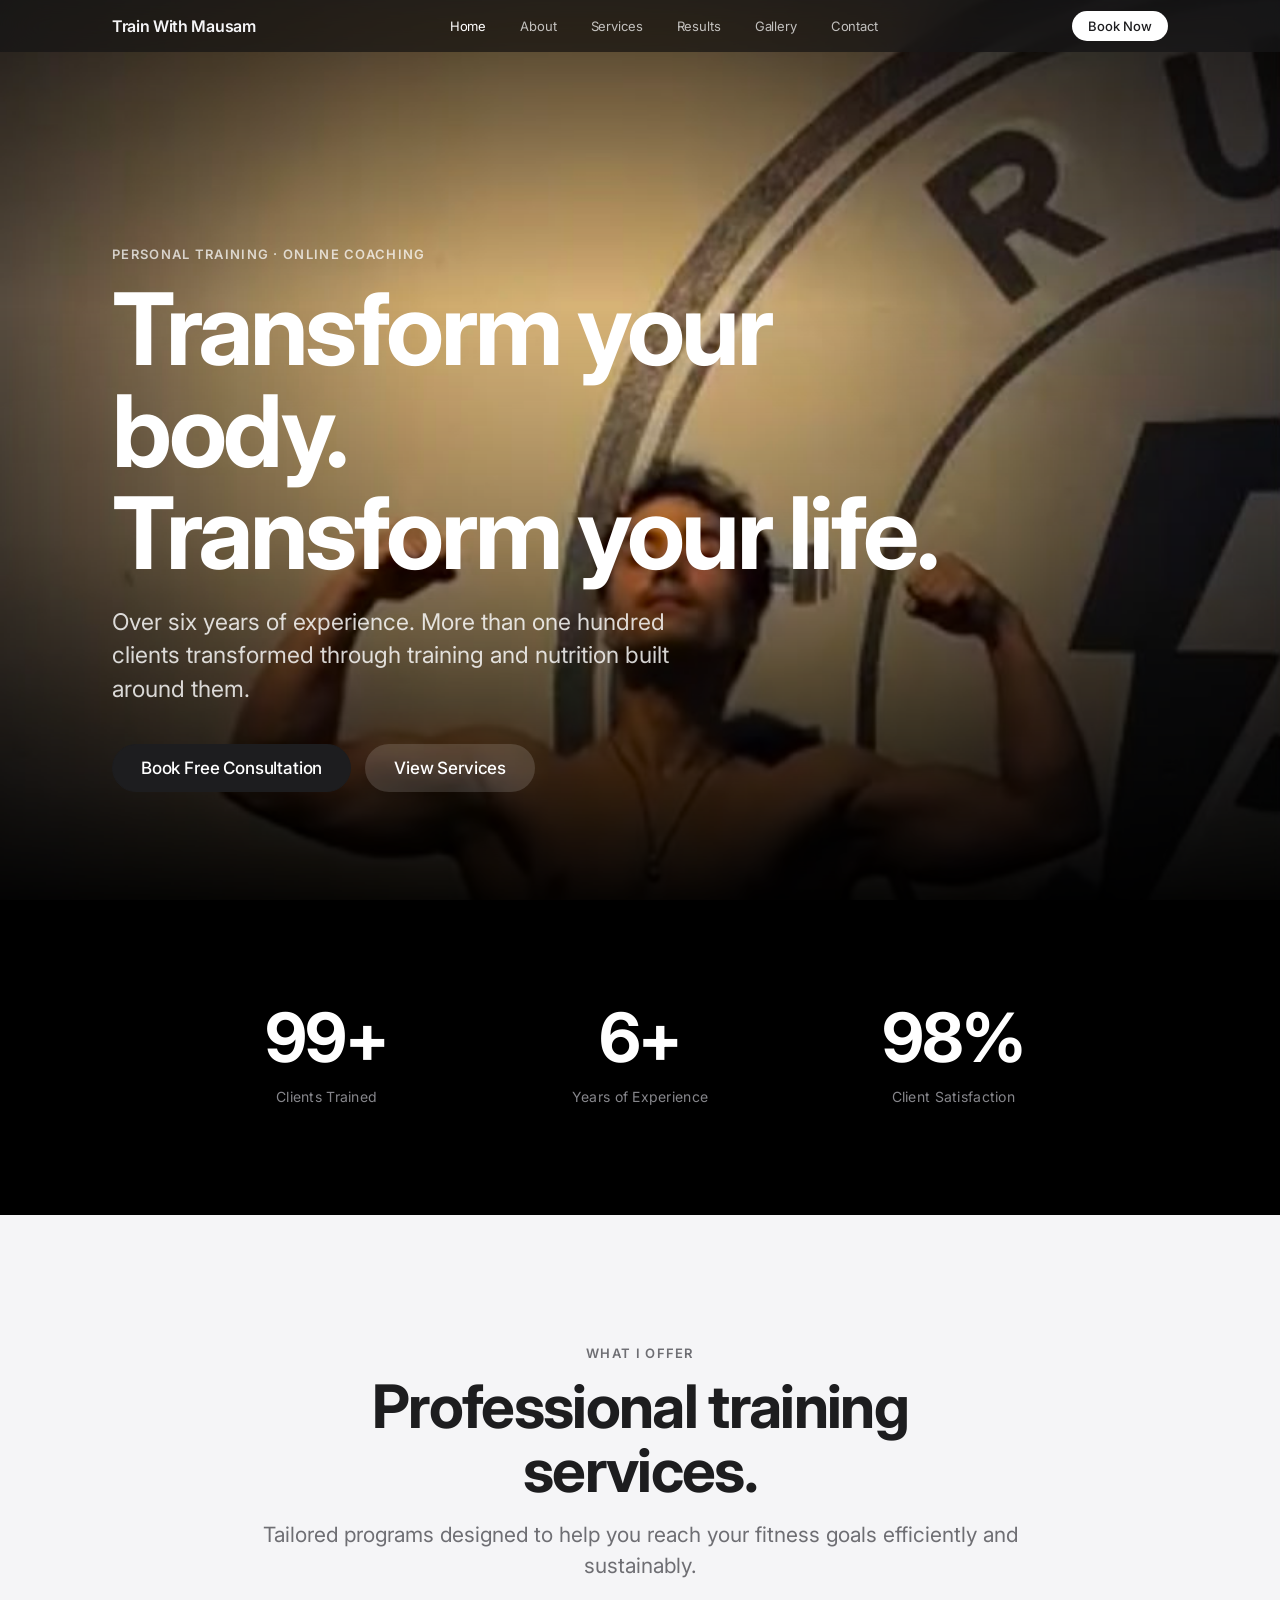
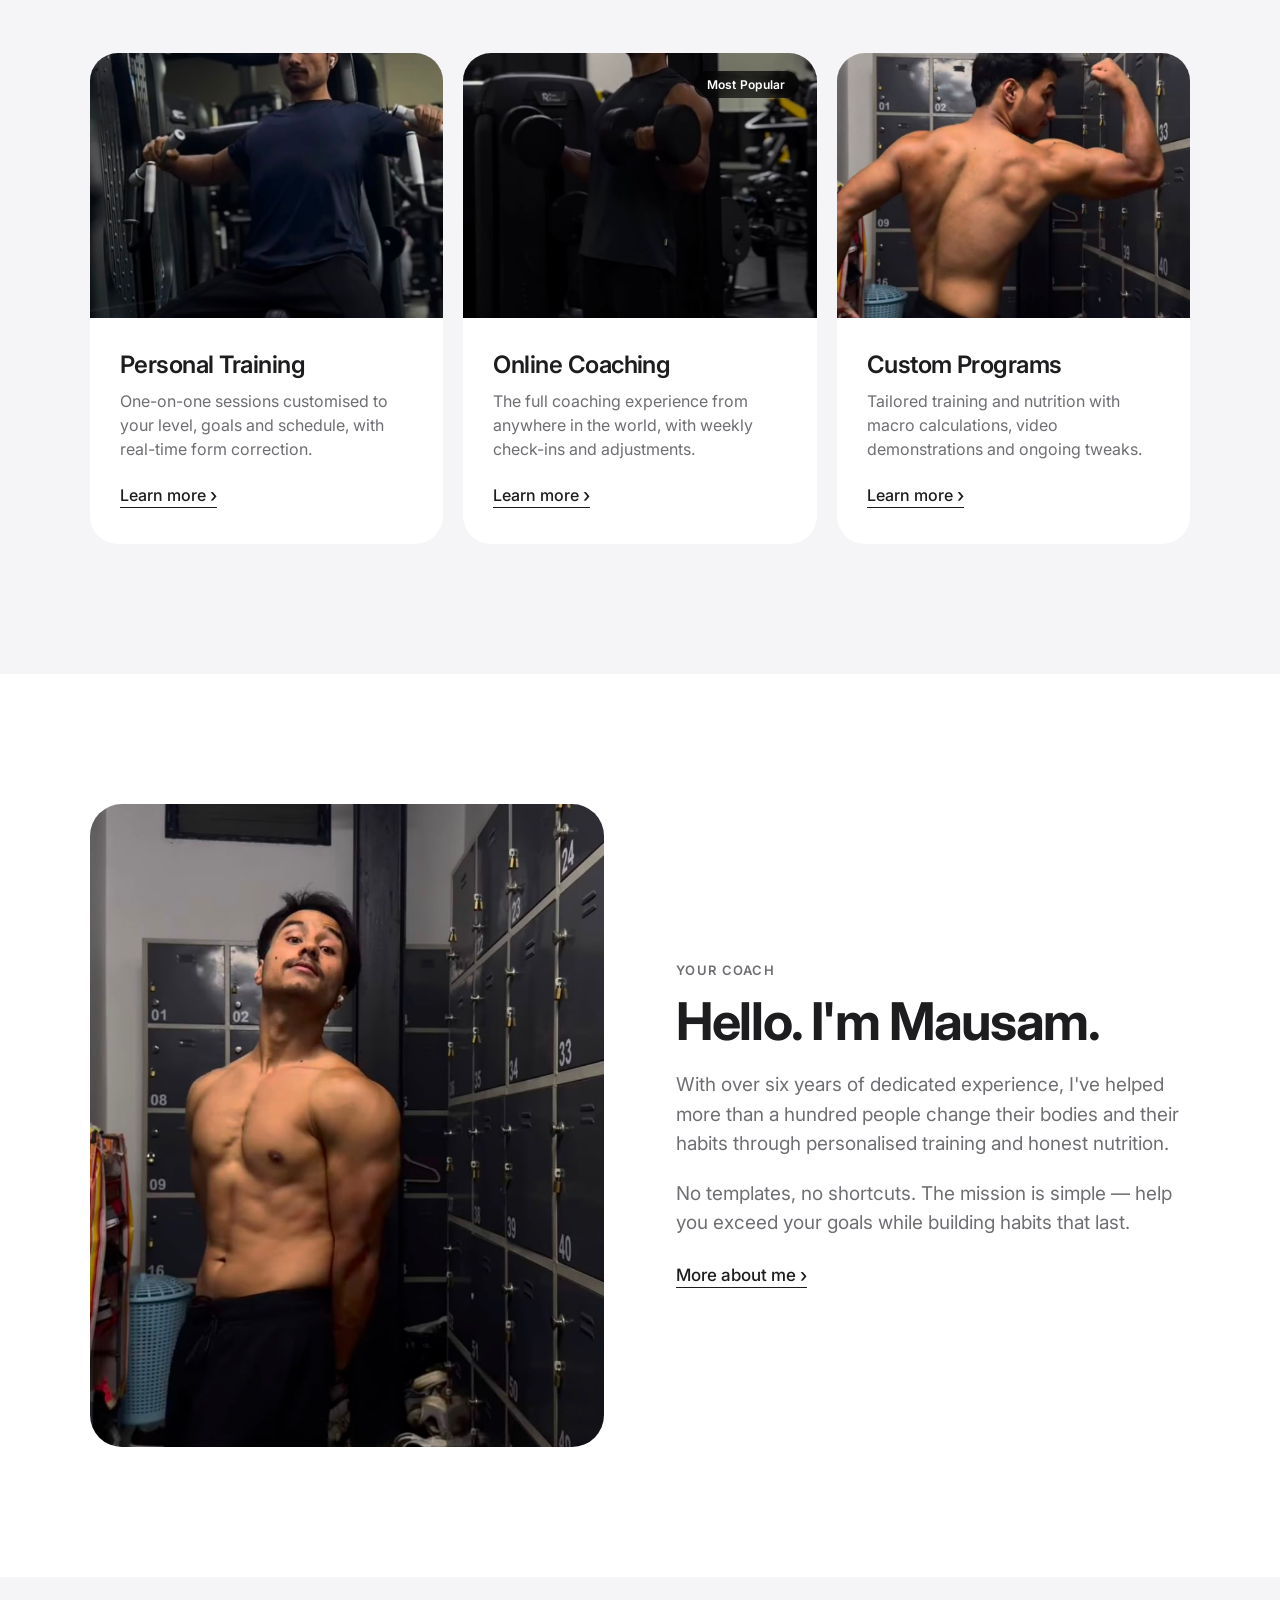
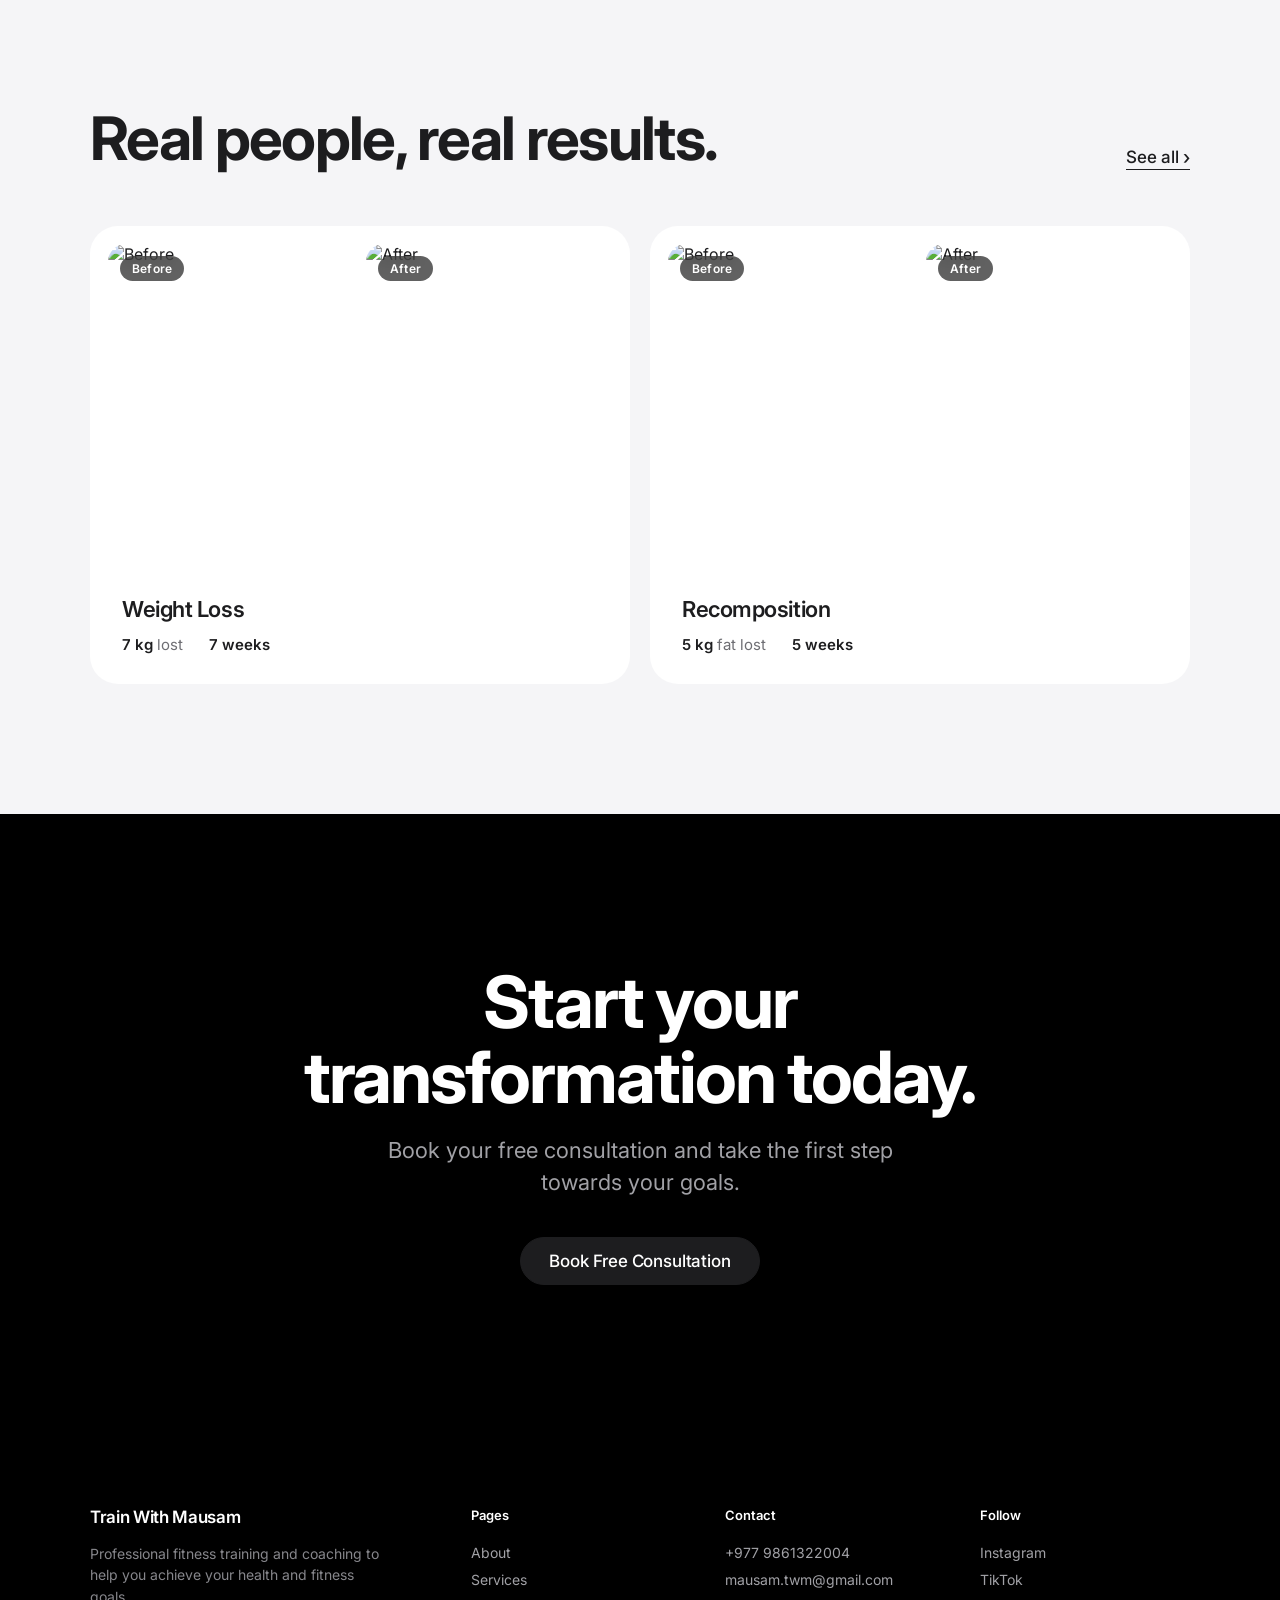
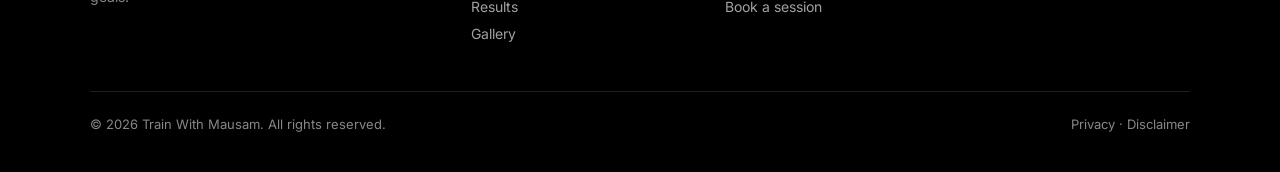
==== commit 2f9c9e1b: "Bring monochrome redesign to root" ====
--- a/index.html
+++ b/index.html
@@ -4,16 +4,15 @@
 <meta charset="UTF-8">
 <meta name="viewport" content="width=device-width, initial-scale=1.0">
 <title>Train With Mausam — Expert Personal Fitness Trainer</title>
-<meta name="description" content="Over six years of coaching, more than one hundred clients transformed. Personal training and online coaching for real, lasting results.">
+<meta name="description" content="Over six years of coaching and more than one hundred clients transformed. Personal training and online coaching for real results.">
 <link rel="preconnect" href="https://fonts.googleapis.com">
 <link rel="preconnect" href="https://fonts.gstatic.com" crossorigin>
-<link href="https://fonts.googleapis.com/css2?family=Fraunces:ital,opsz,wght@0,9..144,300;0,9..144,400;1,9..144,300;1,9..144,400&family=Inter:wght@400;500&display=swap" rel="stylesheet">
-<link rel="icon" href="data:image/svg+xml,%3Csvg xmlns='http://www.w3.org/2000/svg' viewBox='0 0 64 64'%3E%3Crect width='64' height='64' fill='%23111110'/%3E%3Ctext x='32' y='44' font-family='Georgia,serif' font-size='36' fill='%23fff' text-anchor='middle'%3EM%3C/text%3E%3C/svg%3E">
+<link href="https://fonts.googleapis.com/css2?family=Inter:wght@400;500;600;700;800&display=swap" rel="stylesheet">
+<link rel="icon" href="data:image/svg+xml,%3Csvg xmlns='http://www.w3.org/2000/svg' viewBox='0 0 64 64'%3E%3Crect width='64' height='64' rx='14' fill='%23000'/%3E%3Ctext x='32' y='43' font-family='Arial' font-size='32' font-weight='700' fill='%23fff' text-anchor='middle'%3EM%3C/text%3E%3C/svg%3E">
 <link rel="stylesheet" href="styles.css">
 </head>
 <body>
-
-<nav class="nav on-dark">
+<nav class="nav">
   <div class="nav-inner">
     <a class="nav-brand" href="index.html">Train With Mausam</a>
     <div class="nav-links">
@@ -24,22 +23,23 @@
       <a href="gallery.html">Gallery</a>
       <a href="contact.html">Contact</a>
     </div>
+    <a href="contact.html" class="nav-cta">Book Now</a>
     <button class="nav-toggle" aria-label="Menu"><span></span><span></span></button>
   </div>
 </nav>
 
 <div class="mobile-menu">
   <div class="mm-links">
-    <a href="index.html"><span class="idx">01</span>Home</a>
-    <a href="about.html"><span class="idx">02</span>About</a>
-    <a href="services.html"><span class="idx">03</span>Services</a>
-    <a href="results.html"><span class="idx">04</span>Results</a>
-    <a href="gallery.html"><span class="idx">05</span>Gallery</a>
-    <a href="contact.html"><span class="idx">06</span>Contact</a>
+    <a href="index.html" class="mm-link">Home</a>
+    <a href="about.html" class="mm-link">About</a>
+    <a href="services.html" class="mm-link">Services</a>
+    <a href="results.html" class="mm-link">Results</a>
+    <a href="gallery.html" class="mm-link">Gallery</a>
+    <a href="contact.html" class="mm-link">Contact</a>
   </div>
   <div class="mm-foot">
-    <a href="contact.html" class="mm-book">Book a Free Consultation</a>
-    <div class="mm-contact">
+    <a href="contact.html" class="mm-cta">Book Free Consultation</a>
+    <div class="mm-info">
       <a href="mailto:mausam.twm@gmail.com">mausam.twm@gmail.com</a>
       <a href="https://wa.me/9779861322004">+977 9861322004</a>
     </div>
@@ -50,144 +50,109 @@
   </div>
 </div>
 
-<header class="hero">
-  <div class="hero-img"><img src="images/mausam-01.jpg" alt="Mausam, personal fitness trainer" fetchpriority="high"></div>
-  <div class="hero-veil"></div>
-  <div class="hero-inner">
+<header class="hero-full">
+  <div class="hero-media"><img src="images/mausam-01.jpg" alt="Mausam, personal fitness trainer" fetchpriority="high"></div>
+  <div class="hero-overlay"></div>
+  <div class="hero-content">
     <p class="eyebrow">Personal Training · Online Coaching</p>
-    <h1 class="display">Strength, built to <span class="italic">last</span>.</h1>
-    <div class="hero-meta">
-      <p class="hero-lead">Over six years of coaching. More than one hundred people transformed through training and nutrition built around them.</p>
-      <div class="hero-actions">
-        <a href="contact.html" class="btn on-dark">Book a Consultation</a>
-        <a href="services.html" class="btn outline on-dark">View Services</a>
-      </div>
+    <h1>Transform your body.<br>Transform your life.</h1>
+    <p class="hero-lead">Over six years of experience. More than one hundred clients transformed through training and nutrition built around them.</p>
+    <div class="hero-actions">
+      <a href="contact.html" class="btn btn-on-dark">Book Free Consultation</a>
+      <a href="services.html" class="btn btn-ghost">View Services</a>
     </div>
   </div>
-  <span class="hero-scroll">Scroll</span>
 </header>
 
-<section class="section">
-  <div class="wrap">
-    <div class="stat-band">
-      <div class="stat reveal">
-        <div class="n"><span data-n="100" data-suffix="+">0+</span></div>
-        <div class="l">Clients Trained</div>
+<section class="stats">
+  <div class="stats-grid">
+    <div class="reveal"><div class="stat-num" data-count="100" data-suffix="+">0+</div><div class="stat-label">Clients Trained</div></div>
+    <div class="reveal" style="--d:.1s"><div class="stat-num" data-count="6" data-suffix="+">0+</div><div class="stat-label">Years of Experience</div></div>
+    <div class="reveal" style="--d:.2s"><div class="stat-num" data-count="99" data-suffix="%">0%</div><div class="stat-label">Client Satisfaction</div></div>
+  </div>
+</section>
+
+<section class="section section-gray">
+  <div class="section-head reveal">
+    <span class="eyebrow">What I Offer</span>
+    <h2>Professional training services.</h2>
+    <p>Tailored programs designed to help you reach your fitness goals efficiently and sustainably.</p>
+  </div>
+  <div class="services-row">
+    <a class="service-tile reveal" href="services.html">
+      <div class="service-photo"><img src="images/mausam-05.jpg" alt="Personal training"></div>
+      <div class="service-body">
+        <h3>Personal Training</h3>
+        <p>One-on-one sessions customised to your level, goals and schedule, with real-time form correction.</p>
+        <span class="btn-link">Learn more <span class="chev">›</span></span>
       </div>
-      <div class="stat reveal" style="--d:.1s">
-        <div class="n"><span data-n="6" data-suffix="+">0+</span></div>
-        <div class="l">Years of Experience</div>
+    </a>
+    <a class="service-tile reveal" href="services.html" style="--d:.1s">
+      <span class="service-badge">Most Popular</span>
+      <div class="service-photo"><img src="images/mausam-07.jpg" alt="Online coaching"></div>
+      <div class="service-body">
+        <h3>Online Coaching</h3>
+        <p>The full coaching experience from anywhere in the world, with weekly check-ins and adjustments.</p>
+        <span class="btn-link">Learn more <span class="chev">›</span></span>
       </div>
-      <div class="stat reveal" style="--d:.2s">
-        <div class="n"><span data-n="99" data-suffix="%">0%</span></div>
-        <div class="l">Client Satisfaction</div>
+    </a>
+    <a class="service-tile reveal" href="services.html" style="--d:.2s">
+      <div class="service-photo"><img src="images/mausam-04.jpg" alt="Custom programs"></div>
+      <div class="service-body">
+        <h3>Custom Programs</h3>
+        <p>Tailored training and nutrition with macro calculations, video demonstrations and ongoing tweaks.</p>
+        <span class="btn-link">Learn more <span class="chev">›</span></span>
       </div>
+    </a>
+  </div>
+</section>
+
+<section class="section section-white">
+  <div class="split">
+    <div class="split-media reveal"><img src="images/mausam-02.jpg" alt="Mausam"></div>
+    <div class="split-text reveal" style="--d:.1s">
+      <span class="eyebrow">Your Coach</span>
+      <h2>Hello. I'm Mausam.</h2>
+      <p>With over six years of dedicated experience, I've helped more than a hundred people change their bodies and their habits through personalised training and honest nutrition.</p>
+      <p>No templates, no shortcuts. The mission is simple — help you exceed your goals while building habits that last.</p>
+      <a href="about.html" class="btn-link">More about me <span class="chev">›</span></a>
     </div>
   </div>
 </section>
 
-<section class="feature flip">
-  <div class="feature-media reveal">
-    <img src="images/mausam-05.jpg" alt="Mausam training on a chest press">
+<section class="section section-gray">
+  <div class="strip-head reveal" style="padding:0;max-width:1100px;margin:0 auto 56px">
+    <h2>Real people, real results.</h2>
+    <a href="results.html" class="btn-link">See all <span class="chev">›</span></a>
   </div>
-  <div class="feature-body reveal" style="--d:.1s">
-    <span class="eyebrow">The Coach</span>
-    <h2 class="serif-lg">Hello. I'm <span class="italic">Mausam</span>.</h2>
-    <p>With over six years of dedicated experience, I've helped more than a hundred people change their bodies and their habits through personalised training and honest nutrition.</p>
-    <p>No templates, no shortcuts. The mission is simple — help you exceed your goals while building habits that hold long after the program ends.</p>
-    <a href="about.html" class="link">Read the full story</a>
-  </div>
-</section>
-
-<section class="section">
-  <div class="wrap">
-    <div class="lede reveal">
-      <h2 class="serif-lg">What I offer</h2>
-      <p>Three ways to work together, each built to the same standard. Choose the format that fits your life.</p>
+  <div class="results-grid">
+    <div class="result-card reveal">
+      <div class="ba">
+        <figure><img src="https://trainwithmausam.com/uploads/transformations/c3d740783b5a6ab0bcc09a2546d9951a.jpeg" alt="Before" loading="lazy"><span class="ba-tag">Before</span></figure>
+        <figure><img src="https://trainwithmausam.com/uploads/transformations/8db484380756bad24933dc56dab64353.jpeg" alt="After" loading="lazy"><span class="ba-tag">After</span></figure>
+      </div>
+      <div class="result-info"><h3>Weight Loss</h3><div class="result-meta"><span><strong>7 kg</strong> lost</span><span><strong>7 weeks</strong></span></div></div>
     </div>
-    <div class="services">
-      <a class="svc reveal" href="services.html">
-        <span class="svc-idx">01</span>
-        <div class="svc-main">
-          <h3>Personal Training</h3>
-          <p>One-on-one sessions customised to your level, goals and schedule, with real-time form correction and progress tracking.</p>
-        </div>
-        <span class="svc-go">→</span>
-      </a>
-      <a class="svc reveal" href="services.html">
-        <span class="svc-idx">02</span>
-        <div class="svc-main">
-          <h3>Online Coaching</h3>
-          <p>The full coaching experience from anywhere in the world, with weekly check-ins and plans that adjust as you progress.</p>
-        </div>
-        <span class="svc-go">→</span>
-      </a>
-      <a class="svc reveal" href="services.html">
-        <span class="svc-idx">03</span>
-        <div class="svc-main">
-          <h3>Custom Programs</h3>
-          <p>Tailored training and nutrition with macro calculations, video demonstrations and ongoing adjustments.</p>
-        </div>
-        <span class="svc-go">→</span>
-      </a>
+    <div class="result-card reveal" style="--d:.1s">
+      <div class="ba">
+        <figure><img src="https://trainwithmausam.com/uploads/transformations/aeadfaf64628ede1f2e7577218617399.jpeg" alt="Before" loading="lazy"><span class="ba-tag">Before</span></figure>
+        <figure><img src="https://trainwithmausam.com/uploads/transformations/cfb081f194983d30ff8574a1f38ebd02.jpeg" alt="After" loading="lazy"><span class="ba-tag">After</span></figure>
+      </div>
+      <div class="result-info"><h3>Recomposition</h3><div class="result-meta"><span><strong>5 kg</strong> fat lost</span><span><strong>5 weeks</strong></span></div></div>
     </div>
   </div>
 </section>
 
-<section class="section dark">
-  <div class="wrap">
-    <div class="pull reveal">
-      <blockquote>Fitness isn't about being better than someone else. It's about being better than you used to be.</blockquote>
-      <cite>Mausam</cite>
-    </div>
-  </div>
+<section class="cta">
+  <h2 class="reveal">Start your<br>transformation today.</h2>
+  <p class="reveal" style="--d:.1s">Book your free consultation and take the first step towards your goals.</p>
+  <a href="contact.html" class="btn btn-on-dark reveal" style="--d:.2s">Book Free Consultation</a>
 </section>
-
-<section class="section">
-  <div class="wrap">
-    <div class="lede reveal">
-      <h2 class="serif-lg">Real people, real results</h2>
-      <p>A few of the transformations built on consistency and a plan that fit.</p>
-    </div>
-    <div class="results">
-      <div class="result reveal">
-        <figure>
-          <div><img src="https://trainwithmausam.com/uploads/transformations/c3d740783b5a6ab0bcc09a2546d9951a.jpeg" alt="Before" loading="lazy"><span class="tag">Before</span></div>
-          <div><img src="https://trainwithmausam.com/uploads/transformations/8db484380756bad24933dc56dab64353.jpeg" alt="After" loading="lazy"><span class="tag">After</span></div>
-        </figure>
-        <div class="result-cap">
-          <h3>Weight Loss</h3>
-          <span class="meta">7 kg · 7 weeks</span>
-        </div>
-      </div>
-      <div class="result reveal" style="--d:.1s">
-        <figure>
-          <div><img src="https://trainwithmausam.com/uploads/transformations/aeadfaf64628ede1f2e7577218617399.jpeg" alt="Before" loading="lazy"><span class="tag">Before</span></div>
-          <div><img src="https://trainwithmausam.com/uploads/transformations/cfb081f194983d30ff8574a1f38ebd02.jpeg" alt="After" loading="lazy"><span class="tag">After</span></div>
-        </figure>
-        <div class="result-cap">
-          <h3>Recomposition</h3>
-          <span class="meta">5 kg · 5 weeks</span>
-        </div>
-      </div>
-    </div>
-    <div style="margin-top:56px" class="reveal"><a href="results.html" class="link">See all transformations</a></div>
-  </div>
-</section>
-
-<section class="closer">
-  <div class="wrap">
-    <h2 class="serif-lg reveal">Begin where you are.</h2>
-    <p class="reveal" style="--d:.1s">Book a free consultation and take the first real step towards your goals.</p>
-    <a href="contact.html" class="btn on-dark reveal" style="--d:.2s">Book a Free Consultation</a>
-  </div>
-</section>
-
 <footer class="footer">
-  <div class="wrap">
-    <div class="footer-top">
+  <div class="footer-inner">
+    <div class="footer-grid">
       <div class="footer-brand">
-        <div class="fb">Train With Mausam</div>
+        <div class="footer-brand-row">Train With Mausam</div>
         <p>Professional fitness training and coaching to help you achieve your health and fitness goals.</p>
       </div>
       <div class="footer-col">
--- a/styles.css
+++ b/styles.css
@@ -1,1328 +1,284 @@
 :root {
-  --serif: 'Fraunces', Georgia, 'Times New Roman', serif;
-  --sans: 'Inter', -apple-system, BlinkMacSystemFont, 'Segoe UI', Helvetica, Arial, sans-serif;
-  --ink: #111110;
-  --paper: #ffffff;
-  --muted: #6b6a66;
-  --faint: #98968f;
-  --line: #e2e0da;
-  --line-strong: #111110;
-  --dark: #111110;
-  --dark-muted: #a3a19a;
-  --dark-line: rgba(255, 255, 255, 0.16);
-  --nav-h: 68px;
-  --ease: cubic-bezier(0.22, 1, 0.36, 1);
+  --font: 'Inter', -apple-system, BlinkMacSystemFont, 'SF Pro Display', 'SF Pro Text', 'Segoe UI', Helvetica, Arial, sans-serif;
+  --black: #000000;
+  --white: #ffffff;
+  --gray-bg: #f5f5f7;
+  --text: #1d1d1f;
+  --text-sub: #6e6e73;
+  --text-dark-sub: #86868b;
+  --text-dark-body: #a1a1a6;
+  --ui: #1d1d1f;
+  --border: #d2d2d7;
+  --dark-card: #1d1d1f;
+  --radius-lg: 28px;
+  --radius-md: 20px;
+  --nav-h: 52px;
+  --ease: cubic-bezier(0.16, 1, 0.3, 1);
 }
-
-* {
-  margin: 0;
-  padding: 0;
-  box-sizing: border-box;
-  -webkit-font-smoothing: antialiased;
-  -moz-osx-font-smoothing: grayscale;
+* { margin: 0; padding: 0; box-sizing: border-box; -webkit-font-smoothing: antialiased; -moz-osx-font-smoothing: grayscale; }
+html { scroll-behavior: smooth; }
+body { font-family: var(--font); background: var(--white); color: var(--text); overflow-x: hidden; }
+body.no-scroll { overflow: hidden; }
+img { display: block; max-width: 100%; }
+a { text-decoration: none; color: inherit; }
+button { font-family: inherit; cursor: pointer; }
+::selection { background: var(--ui); color: var(--white); }
+.container { max-width: 1100px; margin: 0 auto; padding: 0 22px; }
+.nav { position: fixed; top: 0; left: 0; right: 0; z-index: 1000; background: rgba(22,22,23,.72); -webkit-backdrop-filter: saturate(180%) blur(20px); backdrop-filter: saturate(180%) blur(20px); transition: background .3s ease; }
+.nav.scrolled { background: rgba(18,18,19,.9); }
+.nav-inner { max-width: 1100px; margin: 0 auto; height: var(--nav-h); display: flex; align-items: center; justify-content: space-between; padding: 0 22px; }
+.nav-brand { color: #f5f5f7; font-size: 16px; font-weight: 600; letter-spacing: -.02em; transition: opacity .3s; }
+.nav-brand:hover { opacity: .8; }
+.nav-links { display: flex; gap: 34px; }
+.nav-links a { color: rgba(255,255,255,.72); font-size: 13px; letter-spacing: -.01em; transition: color .3s; }
+.nav-links a:hover, .nav-links a.active { color: #fff; }
+.nav-cta { background: #fff; color: #1d1d1f; font-size: 13px; font-weight: 500; padding: 7px 16px; border-radius: 980px; transition: opacity .3s; }
+.nav-cta:hover { opacity: .85; }
+.nav-toggle { display: none; flex-direction: column; justify-content: center; gap: 6px; width: 40px; height: 40px; background: none; border: none; padding: 8px; }
+.nav-toggle span { display: block; width: 20px; height: 1.5px; background: #f5f5f7; transition: transform .35s var(--ease), opacity .3s; }
+.nav-toggle.open span:first-child { transform: translateY(3.75px) rotate(45deg); }
+.nav-toggle.open span:last-child { transform: translateY(-3.75px) rotate(-45deg); }
+.mobile-menu { position: fixed; inset: 0; z-index: 990; background: #000; padding: calc(var(--nav-h) + 40px) 40px 44px; display: flex; flex-direction: column; justify-content: space-between; opacity: 0; visibility: hidden; transition: opacity .4s ease, visibility .4s; }
+.mobile-menu.open { opacity: 1; visibility: visible; }
+.mm-links { display: flex; flex-direction: column; }
+.mobile-menu a.mm-link { color: #f5f5f7; font-size: 30px; font-weight: 600; letter-spacing: -.02em; padding: 14px 0; border-bottom: 1px solid rgba(255,255,255,.1); opacity: 0; transform: translateY(16px); transition: opacity .5s var(--ease), transform .5s var(--ease); }
+.mobile-menu.open a.mm-link { opacity: 1; transform: none; }
+.mobile-menu.open a.mm-link:nth-child(1){transition-delay:.05s}
+.mobile-menu.open a.mm-link:nth-child(2){transition-delay:.1s}
+.mobile-menu.open a.mm-link:nth-child(3){transition-delay:.15s}
+.mobile-menu.open a.mm-link:nth-child(4){transition-delay:.2s}
+.mobile-menu.open a.mm-link:nth-child(5){transition-delay:.25s}
+.mobile-menu.open a.mm-link:nth-child(6){transition-delay:.3s}
+.mm-foot { display: flex; flex-direction: column; gap: 20px; }
+.mm-cta { display: block; text-align: center; background: #fff; color: #000; font-size: 16px; font-weight: 500; padding: 15px; border-radius: 980px; }
+.mm-info { display: flex; flex-direction: column; gap: 4px; }
+.mm-info a { color: var(--text-dark-sub); font-size: 14px; }
+.mm-social { display: flex; gap: 20px; }
+.mm-social a { color: var(--text-dark-sub); font-size: 12px; letter-spacing: .1em; text-transform: uppercase; }
+.btn { display: inline-flex; align-items: center; justify-content: center; gap: 6px; border: 1px solid var(--ui); border-radius: 980px; font-size: 17px; font-weight: 500; letter-spacing: -.01em; padding: 13px 28px; background: var(--ui); color: var(--white); transition: background .3s, color .3s, border-color .3s; }
+.btn:hover { background: transparent; color: var(--ui); }
+.btn-outline { background: transparent; color: var(--ui); }
+.btn-outline:hover { background: var(--ui); color: var(--white); }
+.btn-ghost { background: rgba(255,255,255,.14); color: #fff; border-color: transparent; -webkit-backdrop-filter: blur(10px); backdrop-filter: blur(10px); }
+.btn-ghost:hover { background: rgba(255,255,255,.24); color: #fff; }
+.btn-link { display: inline-flex; align-items: center; gap: 4px; color: var(--text); font-size: 17px; font-weight: 500; border-bottom: 1px solid var(--text); padding-bottom: 2px; transition: opacity .3s; }
+.btn-link .chev { font-size: 19px; line-height: 1; transition: transform .3s var(--ease); }
+.btn-link:hover .chev { transform: translateX(3px); }
+.eyebrow { font-size: 13px; font-weight: 600; letter-spacing: .1em; text-transform: uppercase; color: var(--text-sub); }
+.section { padding: 130px 22px; }
+.section-dark { background: var(--black); color: #f5f5f7; }
+.section-gray { background: var(--gray-bg); }
+.section-white { background: var(--white); }
+.section-head { max-width: 780px; margin: 0 auto 72px; text-align: center; }
+.section-head h2 { font-size: clamp(38px,5vw,60px); font-weight: 700; letter-spacing: -.028em; line-height: 1.06; }
+.section-head p { font-size: clamp(18px,2vw,21px); line-height: 1.45; color: var(--text-sub); margin-top: 18px; }
+.section-dark .section-head p { color: var(--text-dark-sub); }
+.section-head .eyebrow { display: block; margin-bottom: 14px; }
+.hero-full { position: relative; min-height: 100svh; display: flex; align-items: flex-end; background: var(--black); overflow: hidden; }
+.hero-media { position: absolute; inset: 0; }
+.hero-media img { width: 100%; height: 100%; object-fit: cover; object-position: center 14%; animation: heroZoom 2.4s var(--ease) both; }
+@keyframes heroZoom { from { transform: scale(1.08); } to { transform: scale(1); } }
+.hero-overlay { position: absolute; inset: 0; background: linear-gradient(180deg, rgba(0,0,0,.5) 0%, rgba(0,0,0,.06) 34%, rgba(0,0,0,.34) 60%, rgba(0,0,0,.94) 100%); }
+.hero-content { position: relative; z-index: 2; width: 100%; max-width: 1100px; margin: 0 auto; padding: 0 22px 108px; }
+.hero-content .eyebrow { color: rgba(255,255,255,.72); animation: fadeUp .9s var(--ease) .15s both; }
+.hero-content h1 { font-size: clamp(48px,8vw,100px); font-weight: 700; letter-spacing: -.035em; line-height: 1.02; color: #fff; margin-top: 16px; max-width: 900px; animation: fadeUp .9s var(--ease) .28s both; }
+.hero-lead { font-size: clamp(18px,2.2vw,23px); line-height: 1.45; color: rgba(255,255,255,.82); max-width: 580px; margin-top: 22px; animation: fadeUp .9s var(--ease) .41s both; }
+.hero-actions { display: flex; gap: 14px; flex-wrap: wrap; margin-top: 38px; animation: fadeUp .9s var(--ease) .54s both; }
+@keyframes fadeUp { from { opacity: 0; transform: translateY(24px); } to { opacity: 1; transform: none; } }
+.stats { background: var(--black); color: #f5f5f7; padding: 96px 22px 110px; }
+.stats-grid { max-width: 900px; margin: 0 auto; display: grid; grid-template-columns: repeat(3,1fr); gap: 40px; text-align: center; }
+.stat-num { font-size: clamp(46px,6vw,68px); font-weight: 700; letter-spacing: -.03em; color: #fff; }
+.stat-label { font-size: 14px; color: var(--text-dark-sub); margin-top: 10px; letter-spacing: .02em; }
+.services-row { max-width: 1100px; margin: 0 auto; display: grid; grid-template-columns: repeat(3,1fr); gap: 20px; }
+.service-tile { position: relative; background: var(--white); border-radius: var(--radius-lg); overflow: hidden; display: flex; flex-direction: column; transition: transform .5s var(--ease), box-shadow .5s var(--ease); }
+.service-tile:hover { transform: translateY(-4px); box-shadow: 0 24px 48px rgba(0,0,0,.1); }
+.service-photo { aspect-ratio: 4/3; overflow: hidden; }
+.service-photo img { width: 100%; height: 100%; object-fit: cover; transition: transform .7s var(--ease); }
+.service-tile:hover .service-photo img { transform: scale(1.05); }
+.service-body { padding: 32px 30px 36px; display: flex; flex-direction: column; flex: 1; }
+.service-badge { position: absolute; top: 18px; right: 18px; z-index: 2; background: rgba(0,0,0,.68); color: #fff; font-size: 12px; font-weight: 600; letter-spacing: .02em; padding: 6px 13px; border-radius: 980px; -webkit-backdrop-filter: blur(8px); backdrop-filter: blur(8px); }
+.service-body h3 { font-size: 24px; font-weight: 600; letter-spacing: -.022em; }
+.service-body p { font-size: 16px; line-height: 1.5; color: var(--text-sub); margin-top: 10px; flex: 1; }
+.service-body .btn-link { margin-top: 24px; align-self: flex-start; font-size: 16px; }
+.split { max-width: 1100px; margin: 0 auto; display: grid; grid-template-columns: 1fr 1fr; gap: 72px; align-items: center; }
+.split.reverse .split-media { order: 2; }
+.split-media img { width: 100%; aspect-ratio: 4/5; object-fit: cover; border-radius: 32px; }
+.split-text .eyebrow { display: block; margin-bottom: 16px; }
+.split-text h2 { font-size: clamp(34px,4.4vw,52px); font-weight: 700; letter-spacing: -.026em; line-height: 1.08; }
+.split-text p { font-size: 19px; line-height: 1.55; color: var(--text-sub); margin-top: 20px; }
+.section-dark .split-text p { color: var(--text-dark-body); }
+.split-text .btn-link, .split-text .btn { margin-top: 28px; }
+.programs-grid { max-width: 1100px; margin: 0 auto; display: grid; grid-template-columns: repeat(3,1fr); gap: 20px; align-items: stretch; }
+.program-card { background: var(--white); border-radius: var(--radius-lg); padding: 46px 38px; display: flex; flex-direction: column; position: relative; transition: transform .5s var(--ease), box-shadow .5s var(--ease); }
+.program-card:hover { transform: translateY(-5px); box-shadow: 0 28px 56px rgba(0,0,0,.12); }
+.program-card.featured { background: var(--dark-card); color: #f5f5f7; }
+.program-badge { position: absolute; top: 24px; right: 24px; background: var(--ui); color: var(--white); font-size: 12px; font-weight: 600; letter-spacing: .02em; padding: 5px 12px; border-radius: 980px; }
+.program-card.featured .program-badge { background: #fff; color: #1d1d1f; }
+.program-card h3 { font-size: 25px; font-weight: 600; letter-spacing: -.022em; }
+.program-tag { font-size: 15px; color: var(--text-sub); margin-top: 6px; line-height: 1.4; }
+.program-card.featured .program-tag { color: var(--text-dark-sub); }
+.program-features { list-style: none; margin: 30px 0 36px; display: flex; flex-direction: column; gap: 14px; flex: 1; }
+.program-features li { display: flex; align-items: flex-start; gap: 12px; font-size: 16px; line-height: 1.4; color: var(--text); }
+.program-card.featured .program-features li { color: #e8e8ed; }
+.program-features li::before { content: ""; flex-shrink: 0; margin-top: 8px; width: 5px; height: 5px; border-radius: 50%; background: var(--ui); }
+.program-card.featured .program-features li::before { background: #fff; }
+.program-card .btn { width: 100%; }
+.program-card.featured .btn { background: #fff; color: #1d1d1f; border-color: #fff; }
+.program-card.featured .btn:hover { background: transparent; color: #fff; }
+.strip-wrap { padding: 130px 0; }
+.strip-head { max-width: 1100px; margin: 0 auto 56px; padding: 0 22px; display: flex; align-items: flex-end; justify-content: space-between; gap: 24px; flex-wrap: wrap; }
+.strip-head h2 { font-size: clamp(38px,5vw,60px); font-weight: 700; letter-spacing: -.028em; line-height: 1.06; }
+.results-grid { max-width: 1100px; margin: 0 auto; display: grid; grid-template-columns: repeat(2,1fr); gap: 20px; }
+.result-card { background: var(--white); border-radius: var(--radius-lg); padding: 18px 18px 30px; transition: transform .5s var(--ease), box-shadow .5s var(--ease); }
+.result-card:hover { transform: translateY(-4px); box-shadow: 0 24px 48px rgba(0,0,0,.1); }
+.section-white .result-card { background: var(--gray-bg); }
+.ba { display: grid; grid-template-columns: 1fr 1fr; gap: 12px; }
+.ba figure { margin: 0; position: relative; border-radius: 18px; overflow: hidden; }
+.ba img { width: 100%; aspect-ratio: 3/4; object-fit: cover; }
+.ba-tag { position: absolute; top: 12px; left: 12px; background: rgba(0,0,0,.62); color: #fff; font-size: 12px; font-weight: 600; letter-spacing: .02em; padding: 5px 12px; border-radius: 980px; -webkit-backdrop-filter: blur(8px); backdrop-filter: blur(8px); }
+.result-info { padding: 24px 14px 0; }
+.result-info h3 { font-size: 22px; font-weight: 600; letter-spacing: -.02em; line-height: 1.2; }
+.result-meta { display: flex; flex-wrap: wrap; gap: 8px 26px; margin-top: 12px; }
+.result-meta span { font-size: 15px; color: var(--text-sub); }
+.result-meta strong { color: var(--text); font-weight: 600; }
+.testimonials-grid { max-width: 1100px; margin: 0 auto; display: grid; grid-template-columns: repeat(3,1fr); gap: 20px; }
+.testimonial { background: var(--white); border-radius: var(--radius-lg); padding: 40px 36px; display: flex; flex-direction: column; }
+.testimonial-quote { font-size: 19px; line-height: 1.5; font-weight: 500; letter-spacing: -.015em; flex: 1; }
+.testimonial-meta { margin-top: 28px; display: flex; flex-direction: column; gap: 3px; }
+.testimonial-name { font-size: 16px; font-weight: 600; }
+.testimonial-result { font-size: 14px; color: var(--text-sub); font-weight: 500; }
+.follow-grid { max-width: 840px; margin: 0 auto; display: grid; grid-template-columns: 1fr 1fr; gap: 20px; }
+.follow-card { background: var(--dark-card); border-radius: var(--radius-lg); padding: 40px 36px; display: flex; flex-direction: column; gap: 6px; transition: transform .5s var(--ease), background .4s; }
+.follow-card:hover { transform: translateY(-4px); background: #2a2a2d; }
+.follow-card .fc-tag { font-size: 12px; letter-spacing: .14em; text-transform: uppercase; color: var(--text-dark-sub); }
+.follow-card h3 { font-size: 24px; font-weight: 600; letter-spacing: -.02em; color: #f5f5f7; margin-top: 8px; }
+.follow-card p { font-size: 15px; line-height: 1.5; color: var(--text-dark-sub); margin-top: 6px; }
+.follow-card .handle { margin-top: 16px; font-size: 15px; font-weight: 500; color: #fff; }
+.cta { background: var(--black); color: #f5f5f7; text-align: center; padding: 150px 22px; }
+.cta h2 { font-size: clamp(40px,6vw,72px); font-weight: 700; letter-spacing: -.03em; line-height: 1.05; color: #fff; }
+.cta p { font-size: clamp(18px,2.2vw,22px); color: var(--text-dark-body); max-width: 560px; margin: 20px auto 0; line-height: 1.45; }
+.cta .btn { margin-top: 38px; }
+.page-hero { padding: calc(var(--nav-h) + 110px) 22px 90px; text-align: center; }
+.page-hero.dark { background: var(--black); color: #f5f5f7; }
+.page-hero .eyebrow { display: block; margin-bottom: 16px; }
+.page-hero h1 { font-size: clamp(46px,7.5vw,88px); font-weight: 700; letter-spacing: -.032em; line-height: 1.04; }
+.page-hero.dark h1 { color: #fff; }
+.page-hero p { font-size: clamp(18px,2.3vw,24px); line-height: 1.45; color: var(--text-sub); max-width: 640px; margin: 22px auto 0; }
+.page-hero.dark p { color: var(--text-dark-body); }
+.philosophy-grid { max-width: 1100px; margin: 0 auto; display: grid; grid-template-columns: repeat(3,1fr); gap: 20px; }
+.philosophy-card { background: var(--dark-card); border-radius: var(--radius-lg); padding: 44px 38px; }
+.philosophy-num { font-size: 15px; font-weight: 600; color: #fff; letter-spacing: .04em; }
+.philosophy-card h3 { font-size: 25px; font-weight: 600; letter-spacing: -.022em; line-height: 1.2; margin-top: 16px; }
+.philosophy-card p { font-size: 16px; line-height: 1.55; color: var(--text-dark-sub); margin-top: 12px; }
+.feature-image { max-width: 1100px; margin: 0 auto; position: relative; border-radius: 36px; overflow: hidden; }
+.feature-image img { width: 100%; height: 620px; object-fit: cover; object-position: center 22%; }
+.feature-image::after { content: ""; position: absolute; inset: 0; background: linear-gradient(180deg, rgba(0,0,0,0) 45%, rgba(0,0,0,.74) 100%); }
+.feature-image figcaption { position: absolute; bottom: 0; left: 0; right: 0; padding: 48px; z-index: 2; color: #fff; }
+.feature-image figcaption blockquote { font-size: clamp(22px,3vw,32px); font-weight: 600; letter-spacing: -.022em; line-height: 1.25; max-width: 640px; }
+.feature-image figcaption cite { display: block; font-style: normal; font-size: 15px; color: rgba(255,255,255,.72); margin-top: 14px; }
+.certs { max-width: 900px; margin: 0 auto; display: flex; flex-wrap: wrap; gap: 12px; justify-content: center; }
+.cert-chip { background: var(--white); border: 1px solid var(--border); border-radius: 980px; padding: 12px 24px; font-size: 16px; font-weight: 500; letter-spacing: -.01em; }
+.steps-grid { max-width: 1100px; margin: 0 auto; display: grid; grid-template-columns: repeat(4,1fr); gap: 20px; }
+.step-card { background: var(--gray-bg); border-radius: var(--radius-lg); padding: 40px 32px; }
+.step-num { width: 44px; height: 44px; border-radius: 50%; background: var(--ui); color: var(--white); display: flex; align-items: center; justify-content: center; font-size: 17px; font-weight: 600; }
+.step-card h3 { font-size: 21px; font-weight: 600; letter-spacing: -.02em; margin-top: 22px; line-height: 1.2; }
+.step-card p { font-size: 16px; line-height: 1.5; color: var(--text-sub); margin-top: 10px; }
+.faq { max-width: 760px; margin: 0 auto; }
+.faq-item { border-bottom: 1px solid var(--border); }
+.faq-q { width: 100%; display: flex; align-items: center; justify-content: space-between; gap: 20px; padding: 26px 0; background: none; border: none; text-align: left; font-size: 19px; font-weight: 600; letter-spacing: -.018em; color: var(--text); }
+.faq-icon { flex-shrink: 0; width: 24px; height: 24px; position: relative; transition: transform .4s var(--ease); }
+.faq-icon::before, .faq-icon::after { content: ""; position: absolute; top: 50%; left: 50%; background: var(--text-sub); border-radius: 2px; }
+.faq-icon::before { width: 14px; height: 1.5px; transform: translate(-50%,-50%); }
+.faq-icon::after { width: 1.5px; height: 14px; transform: translate(-50%,-50%); transition: opacity .3s; }
+.faq-item.open .faq-icon { transform: rotate(90deg); }
+.faq-item.open .faq-icon::after { opacity: 0; }
+.faq-a { max-height: 0; overflow: hidden; transition: max-height .45s var(--ease); }
+.faq-a p { font-size: 17px; line-height: 1.6; color: var(--text-sub); padding-bottom: 28px; max-width: 640px; }
+.gallery-grid { max-width: 1100px; margin: 0 auto; columns: 3 300px; column-gap: 18px; }
+.gallery-grid figure { margin: 0 0 18px; border-radius: 24px; overflow: hidden; cursor: zoom-in; break-inside: avoid; position: relative; }
+.gallery-grid img { width: 100%; transition: transform .6s var(--ease); }
+.gallery-grid figure:hover img { transform: scale(1.04); }
+.gallery-grid figcaption { position: absolute; bottom: 0; left: 0; right: 0; padding: 24px; font-size: 14px; font-weight: 500; color: #fff; background: linear-gradient(180deg, rgba(0,0,0,0) 0%, rgba(0,0,0,.62) 100%); opacity: 0; transition: opacity .4s; }
+.gallery-grid figure:hover figcaption { opacity: 1; }
+.lightbox { position: fixed; inset: 0; z-index: 2000; background: rgba(0,0,0,.94); display: flex; align-items: center; justify-content: center; opacity: 0; visibility: hidden; transition: opacity .35s ease, visibility .35s; }
+.lightbox.open { opacity: 1; visibility: visible; }
+.lightbox img { max-width: 88vw; max-height: 86vh; border-radius: 14px; }
+.lightbox-close { position: absolute; top: 26px; right: 26px; width: 44px; height: 44px; border-radius: 50%; background: rgba(255,255,255,.12); border: none; color: #fff; font-size: 20px; display: flex; align-items: center; justify-content: center; transition: background .3s; }
+.lightbox-close:hover { background: rgba(255,255,255,.22); }
+.lightbox-prev, .lightbox-next { position: absolute; top: 50%; transform: translateY(-50%); width: 48px; height: 48px; border-radius: 50%; background: rgba(255,255,255,.12); border: none; color: #fff; font-size: 22px; display: flex; align-items: center; justify-content: center; transition: background .3s; }
+.lightbox-prev { left: 26px; }
+.lightbox-next { right: 26px; }
+.lightbox-prev:hover, .lightbox-next:hover { background: rgba(255,255,255,.22); }
+.contact-layout { max-width: 1100px; margin: 0 auto; display: grid; grid-template-columns: 1.3fr 1fr; gap: 64px; align-items: start; }
+.form-card { background: var(--white); border-radius: var(--radius-lg); padding: 46px 44px; box-shadow: 0 22px 50px rgba(0,0,0,.06); }
+.form-title { font-size: 27px; font-weight: 700; letter-spacing: -.024em; }
+.form-sub { font-size: 16px; color: var(--text-sub); margin: 8px 0 30px; line-height: 1.5; }
+.contact-form { display: grid; gap: 16px; }
+.form-row { display: grid; grid-template-columns: 1fr 1fr; gap: 16px; }
+.contact-form label { display: flex; flex-direction: column; gap: 8px; font-size: 14px; font-weight: 500; color: var(--text); }
+.contact-form input, .contact-form textarea { font-family: inherit; font-size: 17px; color: var(--text); background: var(--gray-bg); border: 1px solid transparent; border-radius: 14px; padding: 15px 17px; transition: border-color .3s, background .3s, box-shadow .3s; width: 100%; }
+.contact-form textarea { min-height: 140px; resize: vertical; }
+.contact-form input:focus, .contact-form textarea:focus { outline: none; background: var(--white); border-color: var(--ui); box-shadow: 0 0 0 3px rgba(0,0,0,.08); }
+.contact-form .btn { margin-top: 8px; justify-self: start; }
+.form-success { display: none; padding: 20px 0; }
+.form-success.visible { display: block; }
+.success-icon { width: 60px; height: 60px; border-radius: 50%; background: var(--gray-bg); color: var(--ui); display: flex; align-items: center; justify-content: center; margin-bottom: 24px; }
+.form-success h3 { font-size: 26px; font-weight: 700; letter-spacing: -.022em; }
+.form-success p { font-size: 17px; color: var(--text-sub); margin-top: 10px; line-height: 1.5; }
+.contact-aside { display: flex; flex-direction: column; gap: 14px; }
+.info-card { background: var(--white); border-radius: var(--radius-md); padding: 26px 28px; }
+.info-card .k { font-size: 12px; letter-spacing: .1em; text-transform: uppercase; color: var(--text-sub); margin-bottom: 8px; }
+.info-card .v { font-size: 20px; font-weight: 600; letter-spacing: -.015em; }
+.info-card a.v:hover { opacity: .6; }
+.contact-social { display: flex; gap: 24px; padding: 10px 4px 0; }
+.contact-social a { font-size: 13px; letter-spacing: .1em; text-transform: uppercase; color: var(--text-sub); transition: color .3s; }
+.contact-social a:hover { color: var(--text); }
+.footer { background: var(--black); color: #f5f5f7; padding: 72px 22px 40px; }
+.footer-inner { max-width: 1100px; margin: 0 auto; }
+.footer-grid { display: grid; grid-template-columns: 1.6fr 1fr 1fr 1fr; gap: 44px; padding-bottom: 44px; border-bottom: 1px solid rgba(255,255,255,.12); }
+.footer-brand-row { font-size: 17px; font-weight: 600; letter-spacing: -.02em; color: #fff; }
+.footer-brand p { font-size: 14px; line-height: 1.55; color: var(--text-dark-sub); margin-top: 16px; max-width: 300px; }
+.footer h4 { font-size: 13px; font-weight: 600; color: #fff; margin-bottom: 16px; }
+.footer-col a { display: block; font-size: 14px; color: var(--text-dark-body); padding: 5px 0; transition: color .3s; }
+.footer-col a:hover { color: #fff; }
+.footer-bottom { display: flex; align-items: center; justify-content: space-between; gap: 16px; flex-wrap: wrap; padding-top: 24px; font-size: 13px; color: var(--text-dark-sub); }
+.footer-bottom a { color: var(--text-dark-sub); transition: color .3s; }
+.footer-bottom a:hover { color: #fff; }
+.reveal { opacity: 0; transform: translateY(28px); transition: opacity .9s var(--ease), transform .9s var(--ease); transition-delay: var(--d, 0s); }
+.reveal.visible { opacity: 1; transform: none; }
+@media (prefers-reduced-motion: reduce) { html { scroll-behavior: auto; } .reveal { opacity: 1; transform: none; transition: none; } * { animation: none !important; transition-duration: .01ms !important; } }
+@media (max-width: 1068px) {
+  .section { padding: 100px 22px; }
+  .services-row, .programs-grid, .testimonials-grid, .philosophy-grid { grid-template-columns: 1fr; max-width: 560px; }
+  .steps-grid { grid-template-columns: repeat(2,1fr); max-width: 720px; }
+  .split { gap: 48px; }
+  .feature-image img { height: 520px; }
+  .contact-layout { grid-template-columns: 1fr; gap: 48px; }
 }
-
-html {
-  scroll-behavior: smooth;
+@media (max-width: 734px) {
+  .nav-links, .nav-cta { display: none; }
+  .nav-toggle { display: flex; }
+  .section { padding: 84px 22px; }
+  .section-head { margin-bottom: 52px; }
+  .hero-content { padding-bottom: 72px; }
+  .hero-actions { width: 100%; }
+  .hero-actions .btn { flex: 1; }
+  .stats-grid { grid-template-columns: 1fr; gap: 36px; }
+  .split { grid-template-columns: 1fr; gap: 40px; }
+  .split.reverse .split-media { order: 0; }
+  .steps-grid { grid-template-columns: 1fr; max-width: 480px; }
+  .results-grid { grid-template-columns: 1fr; }
+  .follow-grid { grid-template-columns: 1fr; }
+  .form-card { padding: 32px 24px; }
+  .form-row { grid-template-columns: 1fr; }
+  .contact-form .btn { width: 100%; }
+  .footer-grid { grid-template-columns: 1fr 1fr; gap: 36px; }
+  .footer-brand { grid-column: span 2; }
+  .feature-image { border-radius: 26px; }
+  .feature-image img { height: 460px; }
+  .feature-image figcaption { padding: 28px; }
+  .cta { padding: 110px 22px; }
+  .cta .btn { width: 100%; }
+  .page-hero { padding: calc(var(--nav-h) + 72px) 22px 64px; }
+  .mobile-menu a.mm-link { font-size: 26px; }
 }
-
-body {
-  font-family: var(--sans);
-  background: var(--paper);
-  color: var(--ink);
-  font-size: 17px;
-  line-height: 1.6;
-  overflow-x: hidden;
-}
-
-body.no-scroll {
-  overflow: hidden;
-}
-
-img {
-  display: block;
-  max-width: 100%;
-}
-
-a {
-  color: inherit;
-  text-decoration: none;
-}
-
-button {
-  font-family: inherit;
-  cursor: pointer;
-}
-
-::selection {
-  background: var(--ink);
-  color: var(--paper);
-}
-
-.wrap {
-  max-width: 1240px;
-  margin: 0 auto;
-  padding: 0 40px;
-}
-
-.eyebrow {
-  font-family: var(--sans);
-  font-size: 12px;
-  font-weight: 500;
-  letter-spacing: 0.22em;
-  text-transform: uppercase;
-  color: var(--muted);
-}
-
-h1, h2, h3 {
-  font-family: var(--serif);
-  font-weight: 400;
-  letter-spacing: -0.015em;
-  line-height: 1.04;
-}
-
-.display {
-  font-size: clamp(52px, 8.5vw, 128px);
-  font-weight: 300;
-}
-
-.serif-lg {
-  font-size: clamp(38px, 5.4vw, 76px);
-}
-
-.serif-md {
-  font-size: clamp(28px, 3.4vw, 44px);
-}
-
-.italic {
-  font-style: italic;
-}
-
-.nav {
-  position: fixed;
-  top: 0;
-  left: 0;
-  right: 0;
-  z-index: 1000;
-  height: var(--nav-h);
-  display: flex;
-  align-items: center;
-  transition: background 0.4s ease, border-color 0.4s ease;
-  border-bottom: 1px solid transparent;
-}
-
-.nav.solid {
-  background: rgba(255, 255, 255, 0.86);
-  -webkit-backdrop-filter: saturate(180%) blur(18px);
-  backdrop-filter: saturate(180%) blur(18px);
-  border-bottom-color: var(--line);
-}
-
-.nav.on-dark:not(.solid) .nav-brand,
-.nav.on-dark:not(.solid) .nav-links a,
-.nav.on-dark:not(.solid) .nav-toggle span {
-  color: var(--paper);
-}
-
-.nav.on-dark:not(.solid) .nav-toggle span {
-  background: var(--paper);
-}
-
-.nav-inner {
-  width: 100%;
-  max-width: 1240px;
-  margin: 0 auto;
-  padding: 0 40px;
-  display: flex;
-  align-items: center;
-  justify-content: space-between;
-}
-
-.nav-brand {
-  font-family: var(--serif);
-  font-size: 21px;
-  letter-spacing: -0.01em;
-  transition: opacity 0.3s;
-}
-
-.nav-brand:hover {
-  opacity: 0.6;
-}
-
-.nav-links {
-  display: flex;
-  gap: 40px;
-}
-
-.nav-links a {
-  font-size: 14px;
-  font-weight: 400;
-  letter-spacing: 0.01em;
-  color: var(--muted);
-  position: relative;
-  transition: color 0.3s;
-}
-
-.nav-links a::after {
-  content: "";
-  position: absolute;
-  left: 0;
-  bottom: -5px;
-  width: 100%;
-  height: 1px;
-  background: currentColor;
-  transform: scaleX(0);
-  transform-origin: left;
-  transition: transform 0.4s var(--ease);
-}
-
-.nav-links a:hover,
-.nav-links a.active {
-  color: var(--ink);
-}
-
-.nav.on-dark:not(.solid) .nav-links a:hover,
-.nav.on-dark:not(.solid) .nav-links a.active {
-  color: var(--paper);
-}
-
-.nav-links a.active::after {
-  transform: scaleX(1);
-}
-
-.nav-toggle {
-  display: none;
-  flex-direction: column;
-  gap: 7px;
-  width: 30px;
-  height: 30px;
-  justify-content: center;
-  align-items: flex-end;
-  background: none;
-  border: none;
-}
-
-.nav-toggle span {
-  display: block;
-  height: 1.5px;
-  background: var(--ink);
-  transition: transform 0.4s var(--ease), width 0.4s var(--ease), opacity 0.3s;
-}
-
-.nav-toggle span:nth-child(1) { width: 30px; }
-.nav-toggle span:nth-child(2) { width: 20px; }
-
-.nav-toggle.open span:nth-child(1) {
-  transform: translateY(4.25px) rotate(45deg);
-  width: 30px;
-}
-
-.nav-toggle.open span:nth-child(2) {
-  transform: translateY(-4.25px) rotate(-45deg);
-  width: 30px;
-}
-
-.mobile-menu {
-  position: fixed;
-  inset: 0;
-  z-index: 990;
-  background: var(--dark);
-  color: var(--paper);
-  padding: calc(var(--nav-h) + 44px) 40px 44px;
-  display: flex;
-  flex-direction: column;
-  justify-content: space-between;
-  opacity: 0;
-  visibility: hidden;
-  transition: opacity 0.5s ease, visibility 0.5s;
-}
-
-.mobile-menu.open {
-  opacity: 1;
-  visibility: visible;
-}
-
-.mm-links {
-  display: flex;
-  flex-direction: column;
-}
-
-.mm-links a {
-  font-family: var(--serif);
-  font-weight: 300;
-  font-size: 40px;
-  letter-spacing: -0.02em;
-  padding: 14px 0;
-  border-bottom: 1px solid var(--dark-line);
-  display: flex;
-  align-items: baseline;
-  gap: 16px;
-  opacity: 0;
-  transform: translateY(20px);
-  transition: opacity 0.6s var(--ease), transform 0.6s var(--ease), color 0.3s;
-}
-
-.mm-links a .idx {
-  font-family: var(--sans);
-  font-size: 12px;
-  font-weight: 500;
-  letter-spacing: 0.1em;
-  color: var(--dark-muted);
-}
-
-.mobile-menu.open .mm-links a {
-  opacity: 1;
-  transform: none;
-}
-
-.mobile-menu.open .mm-links a:nth-child(1) { transition-delay: 0.08s; }
-.mobile-menu.open .mm-links a:nth-child(2) { transition-delay: 0.14s; }
-.mobile-menu.open .mm-links a:nth-child(3) { transition-delay: 0.2s; }
-.mobile-menu.open .mm-links a:nth-child(4) { transition-delay: 0.26s; }
-.mobile-menu.open .mm-links a:nth-child(5) { transition-delay: 0.32s; }
-.mobile-menu.open .mm-links a:nth-child(6) { transition-delay: 0.38s; }
-
-.mm-links a:active {
-  color: var(--dark-muted);
-}
-
-.mm-foot {
-  display: flex;
-  flex-direction: column;
-  gap: 18px;
-  opacity: 0;
-  transform: translateY(20px);
-  transition: opacity 0.6s var(--ease) 0.44s, transform 0.6s var(--ease) 0.44s;
-}
-
-.mobile-menu.open .mm-foot {
-  opacity: 1;
-  transform: none;
-}
-
-.mm-foot .mm-book {
-  font-family: var(--sans);
-  font-size: 14px;
-  letter-spacing: 0.02em;
-  padding: 16px 0;
-  text-align: center;
-  border: 1px solid var(--paper);
-  border-radius: 0;
-  transition: background 0.3s, color 0.3s;
-}
-
-.mm-foot .mm-book:active {
-  background: var(--paper);
-  color: var(--dark);
-}
-
-.mm-contact {
-  display: flex;
-  flex-direction: column;
-  gap: 4px;
-}
-
-.mm-contact a {
-  font-size: 14px;
-  color: var(--dark-muted);
-  transition: color 0.3s;
-}
-
-.mm-contact a:active {
-  color: var(--paper);
-}
-
-.mm-social {
-  display: flex;
-  gap: 22px;
-  padding-top: 4px;
-}
-
-.mm-social a {
-  font-size: 12px;
-  letter-spacing: 0.14em;
-  text-transform: uppercase;
-  color: var(--dark-muted);
-}
-
-.link {
-  display: inline-block;
-  font-family: var(--sans);
-  font-size: 14px;
-  letter-spacing: 0.02em;
-  color: var(--ink);
-  padding-bottom: 2px;
-  border-bottom: 1px solid var(--ink);
-  transition: opacity 0.3s, letter-spacing 0.4s var(--ease);
-}
-
-.link:hover {
-  letter-spacing: 0.06em;
-}
-
-.link.on-dark {
-  color: var(--paper);
-  border-bottom-color: var(--paper);
-}
-
-.btn {
-  display: inline-flex;
-  align-items: center;
-  justify-content: center;
-  font-family: var(--sans);
-  font-size: 14px;
-  letter-spacing: 0.04em;
-  padding: 16px 34px;
-  border: 1px solid var(--ink);
-  background: var(--ink);
-  color: var(--paper);
-  border-radius: 0;
-  transition: background 0.35s var(--ease), color 0.35s var(--ease);
-}
-
-.btn:hover {
-  background: transparent;
-  color: var(--ink);
-}
-
-.btn.outline {
-  background: transparent;
-  color: var(--ink);
-}
-
-.btn.outline:hover {
-  background: var(--ink);
-  color: var(--paper);
-}
-
-.btn.on-dark {
-  border-color: var(--paper);
-  background: var(--paper);
-  color: var(--ink);
-}
-
-.btn.on-dark:hover {
-  background: transparent;
-  color: var(--paper);
-}
-
-.btn.outline.on-dark {
-  background: transparent;
-  color: var(--paper);
-}
-
-.btn.outline.on-dark:hover {
-  background: var(--paper);
-  color: var(--ink);
-}
-
-.hero {
-  position: relative;
-  min-height: 100svh;
-  display: flex;
-  align-items: flex-end;
-  background: var(--dark);
-  overflow: hidden;
-}
-
-.hero-img {
-  position: absolute;
-  inset: 0;
-}
-
-.hero-img img {
-  width: 100%;
-  height: 100%;
-  object-fit: cover;
-  object-position: center 14%;
-  filter: grayscale(1) contrast(1.04);
-  animation: slowZoom 12s var(--ease) both;
-}
-
-@keyframes slowZoom {
-  from { transform: scale(1.08); }
-  to { transform: scale(1); }
-}
-
-.hero-veil {
-  position: absolute;
-  inset: 0;
-  background: linear-gradient(180deg, rgba(17, 17, 16, 0.55) 0%, rgba(17, 17, 16, 0.1) 34%, rgba(17, 17, 16, 0.55) 72%, rgba(17, 17, 16, 0.96) 100%);
-}
-
-.hero-inner {
-  position: relative;
-  z-index: 2;
-  width: 100%;
-  max-width: 1240px;
-  margin: 0 auto;
-  padding: 0 40px 100px;
-  color: var(--paper);
-}
-
-.hero-inner .eyebrow {
-  color: rgba(255, 255, 255, 0.72);
-}
-
-.hero h1 {
-  color: var(--paper);
-  margin-top: 24px;
-  max-width: 15ch;
-}
-
-.hero-meta {
-  margin-top: 40px;
-  display: flex;
-  align-items: flex-end;
-  justify-content: space-between;
-  gap: 40px;
-  flex-wrap: wrap;
-  border-top: 1px solid var(--dark-line);
-  padding-top: 28px;
-}
-
-.hero-lead {
-  font-size: 18px;
-  line-height: 1.5;
-  color: rgba(255, 255, 255, 0.82);
-  max-width: 44ch;
-}
-
-.hero-actions {
-  display: flex;
-  gap: 14px;
-  flex-wrap: wrap;
-}
-
-.hero-scroll {
-  position: absolute;
-  bottom: 34px;
-  left: 50%;
-  transform: translateX(-50%);
-  z-index: 2;
-  font-size: 11px;
-  letter-spacing: 0.2em;
-  text-transform: uppercase;
-  color: rgba(255, 255, 255, 0.6);
-  animation: floaty 2.6s ease-in-out infinite;
-}
-
-@keyframes floaty {
-  0%, 100% { transform: translateX(-50%) translateY(0); }
-  50% { transform: translateX(-50%) translateY(6px); }
-}
-
-.section {
-  padding: 140px 0;
-}
-
-.section.dark {
-  background: var(--dark);
-  color: var(--paper);
-}
-
-.section.tight {
-  padding: 96px 0;
-}
-
-.rule {
-  height: 1px;
-  background: var(--line);
-  border: none;
-}
-
-.section.dark .rule {
-  background: var(--dark-line);
-}
-
-.lede {
-  display: grid;
-  grid-template-columns: 0.9fr 1.1fr;
-  gap: 80px;
-  align-items: end;
-  padding-bottom: 60px;
-}
-
-.lede h2 {
-  max-width: 16ch;
-}
-
-.lede p {
-  font-size: 19px;
-  line-height: 1.55;
-  color: var(--muted);
-  max-width: 46ch;
-}
-
-.section.dark .lede p {
-  color: var(--dark-muted);
-}
-
-.stat-band {
-  display: grid;
-  grid-template-columns: repeat(3, 1fr);
-}
-
-.stat {
-  padding: 56px 0 0;
-}
-
-.stat .n {
-  font-family: var(--serif);
-  font-weight: 300;
-  font-size: clamp(56px, 7vw, 92px);
-  line-height: 1;
-  letter-spacing: -0.02em;
-}
-
-.stat .l {
-  font-size: 13px;
-  letter-spacing: 0.12em;
-  text-transform: uppercase;
-  color: var(--muted);
-  margin-top: 16px;
-}
-
-.section.dark .stat .l {
-  color: var(--dark-muted);
-}
-
-.feature {
-  display: grid;
-  grid-template-columns: 1fr 1fr;
-  gap: 0;
-  align-items: stretch;
-}
-
-.feature.flip .feature-media {
-  order: 2;
-}
-
-.feature-media {
-  position: relative;
-  overflow: hidden;
-  min-height: 560px;
-}
-
-.feature-media img {
-  width: 100%;
-  height: 100%;
-  object-fit: cover;
-  object-position: center 20%;
-  filter: grayscale(1) contrast(1.03);
-  transition: transform 1.2s var(--ease);
-}
-
-.feature-media:hover img {
-  transform: scale(1.04);
-}
-
-.feature-body {
-  display: flex;
-  flex-direction: column;
-  justify-content: center;
-  padding: 96px;
-}
-
-.feature.flip .feature-body {
-  padding-left: max(40px, calc((100vw - 1240px) / 2 + 40px));
-  padding-right: 96px;
-}
-
-.feature:not(.flip) .feature-body {
-  padding-right: max(40px, calc((100vw - 1240px) / 2 + 40px));
-  padding-left: 96px;
-}
-
-.feature-body .eyebrow {
-  margin-bottom: 22px;
-}
-
-.feature-body h2 {
-  margin-bottom: 24px;
-}
-
-.feature-body p {
-  font-size: 18px;
-  line-height: 1.6;
-  color: var(--muted);
-  max-width: 46ch;
-}
-
-.feature-body p + p {
-  margin-top: 18px;
-}
-
-.feature-body .link {
-  margin-top: 34px;
-  align-self: flex-start;
-}
-
-.services {
-  border-top: 1px solid var(--line);
-}
-
-.svc {
-  display: grid;
-  grid-template-columns: 90px 1fr auto;
-  gap: 48px;
-  align-items: baseline;
-  padding: 52px 0;
-  border-bottom: 1px solid var(--line);
-  transition: padding-left 0.5s var(--ease);
-}
-
-.svc:hover {
-  padding-left: 16px;
-}
-
-.svc-idx {
-  font-family: var(--serif);
-  font-size: 20px;
-  color: var(--faint);
-}
-
-.svc-main h3 {
-  font-size: 30px;
-  margin-bottom: 12px;
-}
-
-.svc-main p {
-  font-size: 16px;
-  color: var(--muted);
-  max-width: 54ch;
-}
-
-.svc-go {
-  font-family: var(--serif);
-  font-size: 30px;
-  color: var(--faint);
-  transition: transform 0.4s var(--ease), color 0.4s;
-}
-
-.svc:hover .svc-go {
-  transform: translateX(8px);
-  color: var(--ink);
-}
-
-.section.dark .svc,
-.section.dark .services {
-  border-color: var(--dark-line);
-}
-
-.section.dark .svc-main p {
-  color: var(--dark-muted);
-}
-
-.section.dark .svc-go,
-.section.dark .svc-idx {
-  color: var(--dark-muted);
-}
-
-.section.dark .svc:hover .svc-go {
-  color: var(--paper);
-}
-
-.results {
-  display: grid;
-  grid-template-columns: 1fr 1fr;
-  gap: 60px 48px;
-}
-
-.result figure {
-  display: grid;
-  grid-template-columns: 1fr 1fr;
-  gap: 4px;
-  margin: 0;
-}
-
-.result figure > div {
-  position: relative;
-  overflow: hidden;
-}
-
-.result img {
-  width: 100%;
-  aspect-ratio: 3 / 4;
-  object-fit: cover;
-  filter: grayscale(1) contrast(1.03);
-}
-
-.result .tag {
-  position: absolute;
-  top: 14px;
-  left: 14px;
-  font-size: 11px;
-  letter-spacing: 0.16em;
-  text-transform: uppercase;
-  color: var(--paper);
-  mix-blend-mode: difference;
-}
-
-.result-cap {
-  display: flex;
-  align-items: baseline;
-  justify-content: space-between;
-  gap: 20px;
-  border-top: 1px solid var(--line);
-  margin-top: 22px;
-  padding-top: 18px;
-}
-
-.result-cap h3 {
-  font-size: 24px;
-}
-
-.result-cap .meta {
-  font-size: 13px;
-  letter-spacing: 0.08em;
-  text-transform: uppercase;
-  color: var(--muted);
-  white-space: nowrap;
-}
-
-.pull {
-  text-align: center;
-  max-width: 20ch;
-  margin: 0 auto;
-}
-
-.pull blockquote {
-  font-family: var(--serif);
-  font-weight: 300;
-  font-size: clamp(30px, 4.4vw, 58px);
-  line-height: 1.18;
-  letter-spacing: -0.015em;
-}
-
-.pull cite {
-  display: block;
-  font-family: var(--sans);
-  font-style: normal;
-  font-size: 13px;
-  letter-spacing: 0.16em;
-  text-transform: uppercase;
-  color: var(--muted);
-  margin-top: 34px;
-}
-
-.section.dark .pull cite {
-  color: var(--dark-muted);
-}
-
-.cert-list {
-  display: grid;
-  grid-template-columns: repeat(2, 1fr);
-  border-top: 1px solid var(--line);
-}
-
-.cert {
-  padding: 34px 0;
-  border-bottom: 1px solid var(--line);
-  font-family: var(--serif);
-  font-size: 26px;
-}
-
-.cert:nth-child(odd) {
-  padding-right: 40px;
-}
-
-.cert:nth-child(even) {
-  padding-left: 40px;
-  border-left: 1px solid var(--line);
-  padding-left: 48px;
-}
-
-.steps {
-  counter-reset: step;
-}
-
-.step {
-  display: grid;
-  grid-template-columns: 90px 1fr;
-  gap: 48px;
-  padding: 46px 0;
-  border-bottom: 1px solid var(--line);
-}
-
-.step:first-child {
-  border-top: 1px solid var(--line);
-}
-
-.step-n {
-  font-family: var(--serif);
-  font-size: 20px;
-  color: var(--faint);
-}
-
-.step h3 {
-  font-size: 26px;
-  margin-bottom: 10px;
-}
-
-.step p {
-  font-size: 16px;
-  color: var(--muted);
-  max-width: 54ch;
-}
-
-.faq {
-  border-top: 1px solid var(--line);
-}
-
-.faq-item {
-  border-bottom: 1px solid var(--line);
-}
-
-.faq-q {
-  width: 100%;
-  background: none;
-  border: none;
-  text-align: left;
-  display: flex;
-  align-items: center;
-  justify-content: space-between;
-  gap: 30px;
-  padding: 32px 0;
-  font-family: var(--serif);
-  font-size: clamp(20px, 2.4vw, 27px);
-  color: var(--ink);
-}
-
-.faq-sign {
-  flex-shrink: 0;
-  font-family: var(--sans);
-  font-size: 24px;
-  font-weight: 300;
-  transition: transform 0.4s var(--ease);
-}
-
-.faq-item.open .faq-sign {
-  transform: rotate(45deg);
-}
-
-.faq-a {
-  max-height: 0;
-  overflow: hidden;
-  transition: max-height 0.5s var(--ease);
-}
-
-.faq-a p {
-  font-size: 17px;
-  line-height: 1.65;
-  color: var(--muted);
-  padding-bottom: 32px;
-  max-width: 62ch;
-}
-
-.page-head {
-  padding: calc(var(--nav-h) + 120px) 0 90px;
-}
-
-.page-head.dark {
-  background: var(--dark);
-  color: var(--paper);
-}
-
-.page-head .eyebrow {
-  margin-bottom: 30px;
-}
-
-.page-head h1 {
-  max-width: 16ch;
-}
-
-.page-head .sub {
-  font-size: 20px;
-  line-height: 1.5;
-  color: var(--muted);
-  max-width: 50ch;
-  margin-top: 32px;
-}
-
-.page-head.dark .sub {
-  color: var(--dark-muted);
-}
-
-.gallery {
-  columns: 3;
-  column-gap: 4px;
-}
-
-.gallery figure {
-  margin: 0 0 4px;
-  position: relative;
-  overflow: hidden;
-  cursor: pointer;
-  break-inside: avoid;
-}
-
-.gallery img {
-  width: 100%;
-  filter: grayscale(1) contrast(1.03);
-  transition: transform 0.9s var(--ease), filter 0.6s ease;
-}
-
-.gallery figure:hover img {
-  transform: scale(1.03);
-  filter: grayscale(0) contrast(1);
-}
-
-.gallery figcaption {
-  position: absolute;
-  left: 18px;
-  bottom: 16px;
-  font-size: 11px;
-  letter-spacing: 0.16em;
-  text-transform: uppercase;
-  color: var(--paper);
-  mix-blend-mode: difference;
-  opacity: 0;
-  transition: opacity 0.4s;
-}
-
-.gallery figure:hover figcaption {
-  opacity: 1;
-}
-
-.lightbox {
-  position: fixed;
-  inset: 0;
-  z-index: 2000;
-  background: rgba(17, 17, 16, 0.97);
-  display: flex;
-  align-items: center;
-  justify-content: center;
-  opacity: 0;
-  visibility: hidden;
-  transition: opacity 0.4s ease, visibility 0.4s;
-}
-
-.lightbox.open {
-  opacity: 1;
-  visibility: visible;
-}
-
-.lightbox img {
-  max-width: 86vw;
-  max-height: 84vh;
-  filter: grayscale(1);
-}
-
-.lb-btn {
-  position: absolute;
-  background: none;
-  border: none;
-  color: rgba(255, 255, 255, 0.7);
-  font-family: var(--serif);
-  transition: color 0.3s;
-}
-
-.lb-btn:hover {
-  color: var(--paper);
-}
-
-.lb-close {
-  top: 32px;
-  right: 40px;
-  font-size: 30px;
-  font-family: var(--sans);
-  font-weight: 300;
-}
-
-.lb-prev, .lb-next {
-  top: 50%;
-  transform: translateY(-50%);
-  font-size: 44px;
-}
-
-.lb-prev { left: 36px; }
-.lb-next { right: 36px; }
-
-.contact-grid {
-  display: grid;
-  grid-template-columns: 1.1fr 0.9fr;
-  gap: 96px;
-  align-items: start;
-}
-
-.contact-form {
-  display: flex;
-  flex-direction: column;
-  gap: 0;
-}
-
-.field {
-  display: flex;
-  flex-direction: column;
-  border-bottom: 1px solid var(--line);
-  padding: 22px 0;
-}
-
-.field label {
-  font-size: 12px;
-  letter-spacing: 0.14em;
-  text-transform: uppercase;
-  color: var(--muted);
-  margin-bottom: 10px;
-}
-
-.field input,
-.field textarea {
-  font-family: var(--sans);
-  font-size: 19px;
-  color: var(--ink);
-  background: none;
-  border: none;
-  padding: 0;
-  width: 100%;
-}
-
-.field input::placeholder,
-.field textarea::placeholder {
-  color: var(--faint);
-}
-
-.field input:focus,
-.field textarea:focus {
-  outline: none;
-}
-
-.field.focus {
-  border-bottom-color: var(--ink);
-}
-
-.field textarea {
-  min-height: 90px;
-  resize: vertical;
-  line-height: 1.5;
-}
-
-.contact-form .btn {
-  margin-top: 40px;
-  align-self: flex-start;
-}
-
-.form-done {
-  display: none;
-  padding: 60px 0;
-  border-top: 1px solid var(--ink);
-}
-
-.form-done.show {
-  display: block;
-}
-
-.form-done h3 {
-  font-size: 34px;
-  margin-bottom: 14px;
-}
-
-.form-done p {
-  font-size: 17px;
-  color: var(--muted);
-  max-width: 44ch;
-  line-height: 1.6;
-}
-
-.contact-side {
-  display: flex;
-  flex-direction: column;
-}
-
-.cs-block {
-  padding: 26px 0;
-  border-bottom: 1px solid var(--line);
-}
-
-.cs-block:first-child {
-  border-top: 1px solid var(--line);
-}
-
-.cs-block .k {
-  font-size: 12px;
-  letter-spacing: 0.14em;
-  text-transform: uppercase;
-  color: var(--muted);
-  margin-bottom: 8px;
-}
-
-.cs-block .v {
-  font-family: var(--serif);
-  font-size: 23px;
-}
-
-.cs-block a.v {
-  transition: opacity 0.3s;
-}
-
-.cs-block a.v:hover {
-  opacity: 0.55;
-}
-
-.cs-social {
-  display: flex;
-  gap: 28px;
-  padding-top: 30px;
-}
-
-.cs-social a {
-  font-size: 12px;
-  letter-spacing: 0.14em;
-  text-transform: uppercase;
-  color: var(--muted);
-  transition: color 0.3s;
-}
-
-.cs-social a:hover {
-  color: var(--ink);
-}
-
-.closer {
-  background: var(--dark);
-  color: var(--paper);
-  text-align: center;
-  padding: 160px 0;
-}
-
-.closer h2 {
-  color: var(--paper);
-  max-width: 16ch;
-  margin: 0 auto;
-}
-
-.closer p {
-  font-size: 18px;
-  color: var(--dark-muted);
-  margin: 26px auto 0;
-  max-width: 40ch;
-}
-
-.closer .btn {
-  margin-top: 44px;
-}
-
-.footer {
-  background: var(--dark);
-  color: var(--paper);
-  padding: 80px 0 40px;
-  border-top: 1px solid var(--dark-line);
-}
-
-.footer-top {
-  display: grid;
-  grid-template-columns: 2fr 1fr 1fr 1fr;
-  gap: 48px;
-  padding-bottom: 60px;
-  border-bottom: 1px solid var(--dark-line);
-}
-
-.footer-brand .fb {
-  font-family: var(--serif);
-  font-size: 26px;
-}
-
-.footer-brand p {
-  font-size: 14px;
-  line-height: 1.6;
-  color: var(--dark-muted);
-  margin-top: 18px;
-  max-width: 30ch;
-}
-
-.footer h4 {
-  font-family: var(--sans);
-  font-size: 12px;
-  font-weight: 500;
-  letter-spacing: 0.14em;
-  text-transform: uppercase;
-  color: var(--dark-muted);
-  margin-bottom: 20px;
-}
-
-.footer-col a {
-  display: block;
-  font-size: 15px;
-  color: rgba(255, 255, 255, 0.82);
-  padding: 6px 0;
-  transition: color 0.3s;
-}
-
-.footer-col a:hover {
-  color: var(--paper);
-}
-
-.footer-bottom {
-  display: flex;
-  justify-content: space-between;
-  gap: 20px;
-  flex-wrap: wrap;
-  padding-top: 28px;
-  font-size: 13px;
-  color: var(--dark-muted);
-}
-
-.footer-bottom a {
-  color: var(--dark-muted);
-  transition: color 0.3s;
-}
-
-.footer-bottom a:hover {
-  color: var(--paper);
-}
-
-.reveal {
-  opacity: 0;
-  transform: translateY(26px);
-  transition: opacity 1s var(--ease), transform 1s var(--ease);
-  transition-delay: var(--d, 0s);
-}
-
-.reveal.in {
-  opacity: 1;
-  transform: none;
-}
-
-@media (prefers-reduced-motion: reduce) {
-  html { scroll-behavior: auto; }
-  .reveal { opacity: 1; transform: none; transition: none; }
-  * { animation: none !important; transition-duration: 0.01ms !important; }
-}
-
-@media (max-width: 1024px) {
-  .wrap, .nav-inner, .hero-inner { padding-left: 28px; padding-right: 28px; }
-  .section { padding: 100px 0; }
-  .lede { grid-template-columns: 1fr; gap: 28px; }
-  .feature { grid-template-columns: 1fr; }
-  .feature.flip .feature-media { order: 0; }
-  .feature-media { min-height: 440px; }
-  .feature-body { padding: 56px 28px !important; }
-  .results { grid-template-columns: 1fr; }
-  .contact-grid { grid-template-columns: 1fr; gap: 60px; }
-}
-
-@media (max-width: 680px) {
-  .nav-links { display: none; }
-  .nav-toggle { display: flex; }
-  .section { padding: 80px 0; }
-  .hero-inner { padding-bottom: 64px; }
-  .hero-meta { flex-direction: column; align-items: flex-start; gap: 28px; }
-  .hero-actions { width: 100%; }
-  .hero-actions .btn { flex: 1; padding-left: 20px; padding-right: 20px; }
-  .stat-band { grid-template-columns: 1fr; }
-  .stat { padding-top: 40px; border-bottom: 1px solid var(--line); padding-bottom: 34px; }
-  .section.dark .stat { border-color: var(--dark-line); }
-  .svc { grid-template-columns: 1fr auto; gap: 20px; }
-  .svc-idx { display: none; }
-  .svc:hover { padding-left: 0; }
-  .cert-list { grid-template-columns: 1fr; }
-  .cert:nth-child(odd), .cert:nth-child(even) { padding: 26px 0; border-left: none; }
-  .step { grid-template-columns: 1fr; gap: 10px; }
-  .step-n { font-size: 15px; }
-  .gallery { columns: 2; }
-  .mm-links a { font-size: 32px; }
-  .footer-top { grid-template-columns: 1fr 1fr; gap: 36px; }
-  .footer-brand { grid-column: 1 / -1; }
-  .lb-prev { left: 14px; }
-  .lb-next { right: 14px; }
-}
